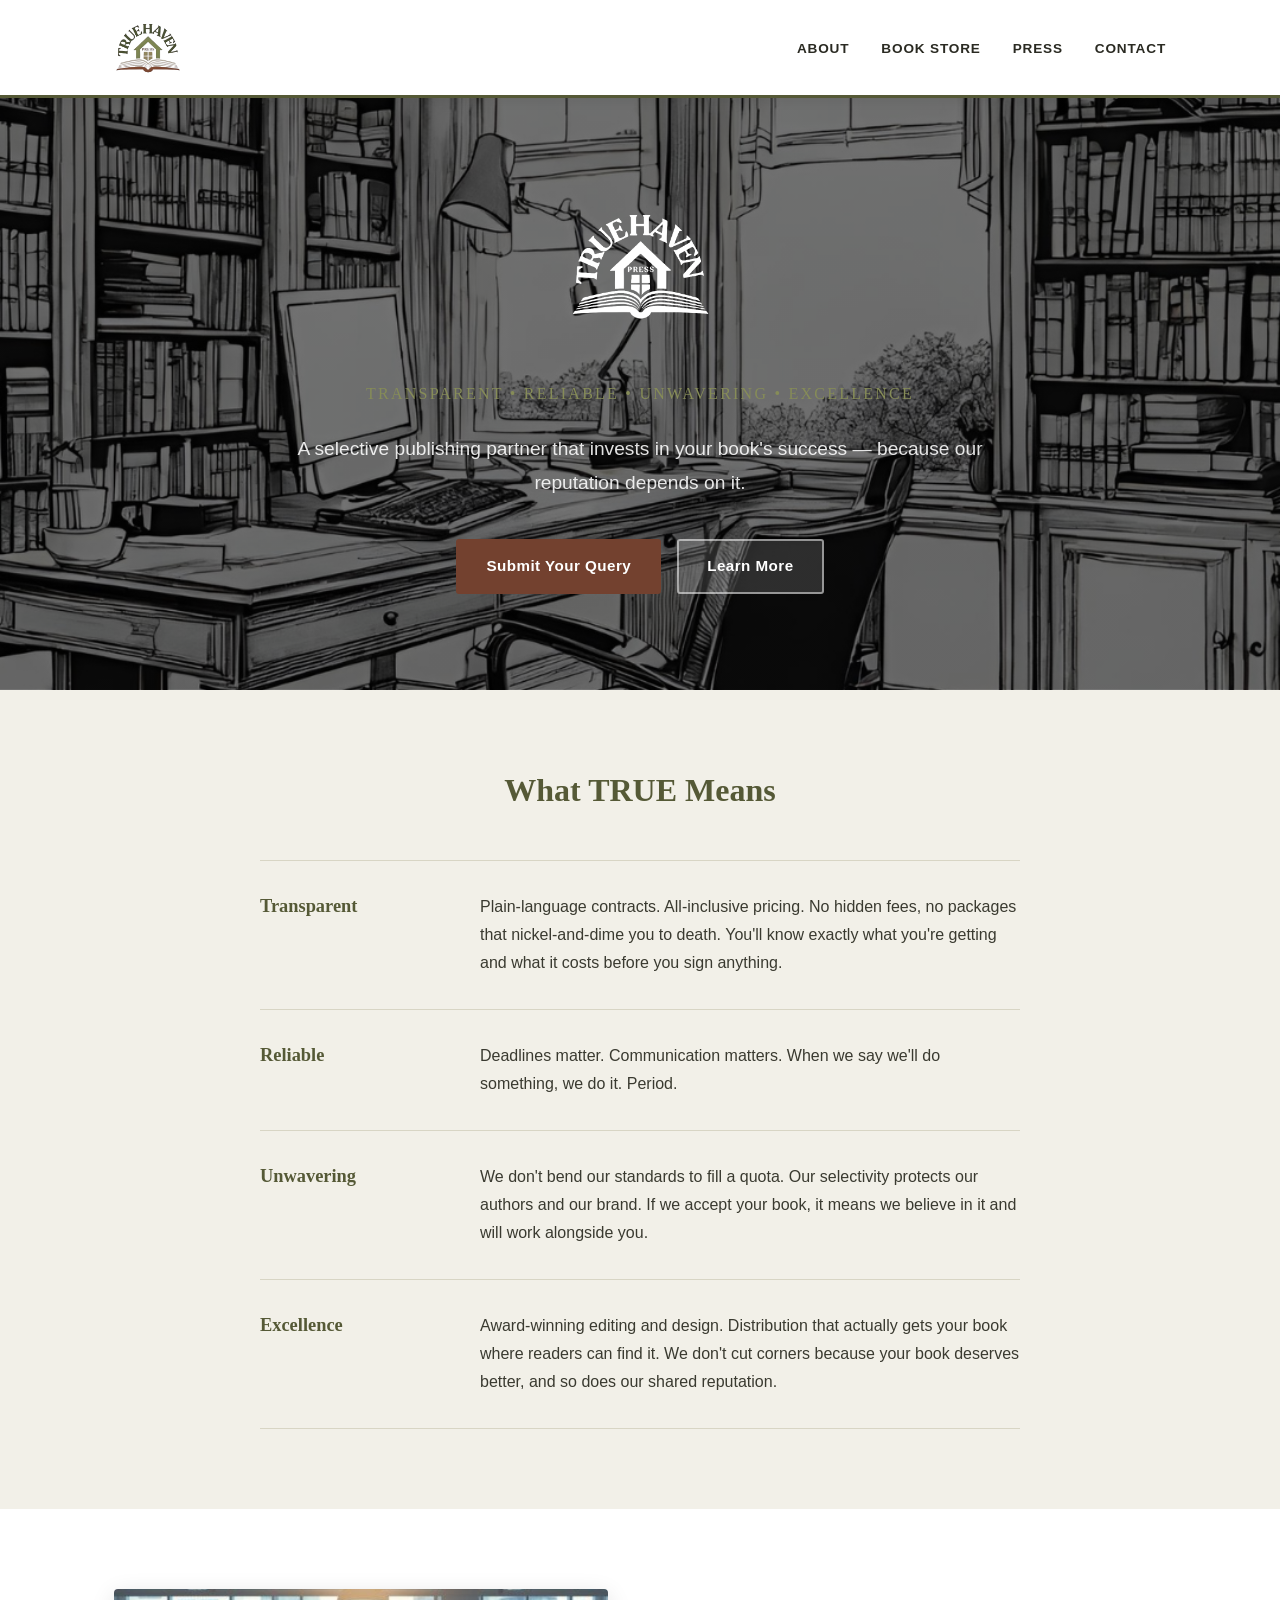
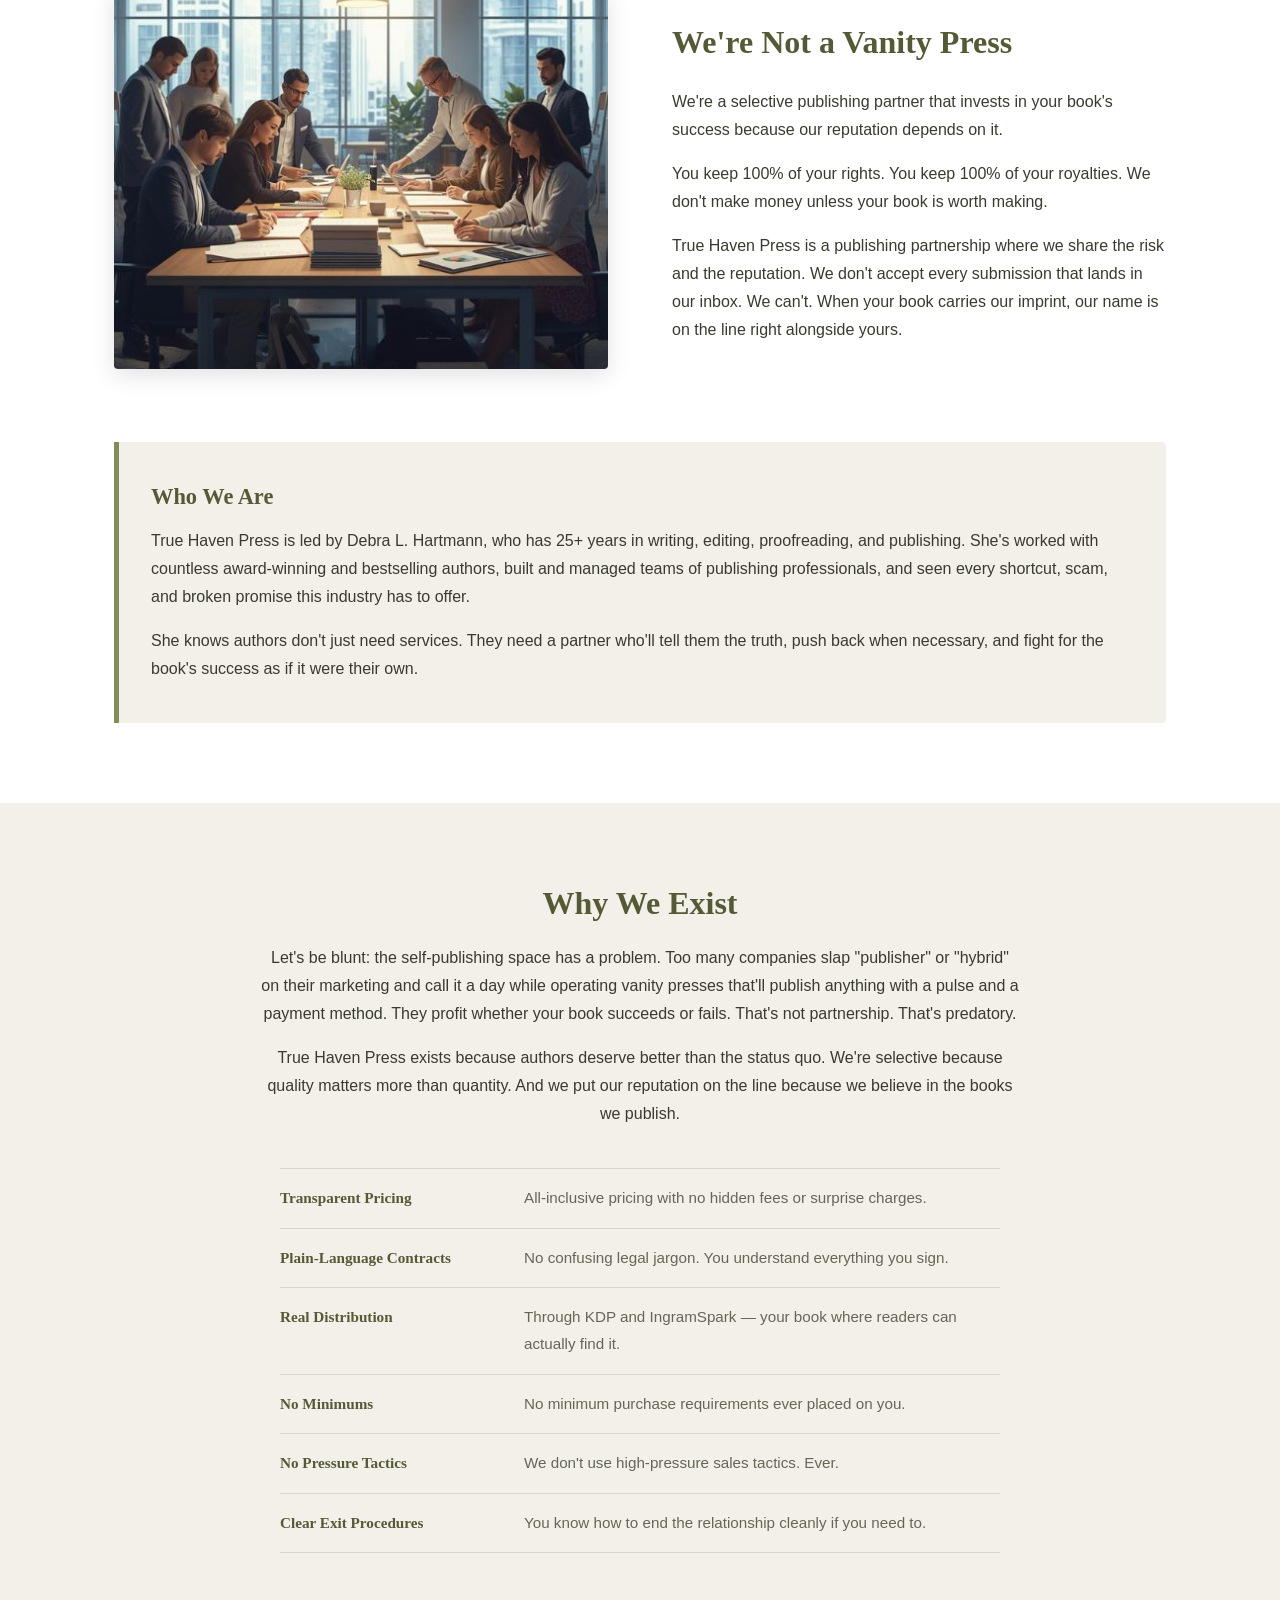
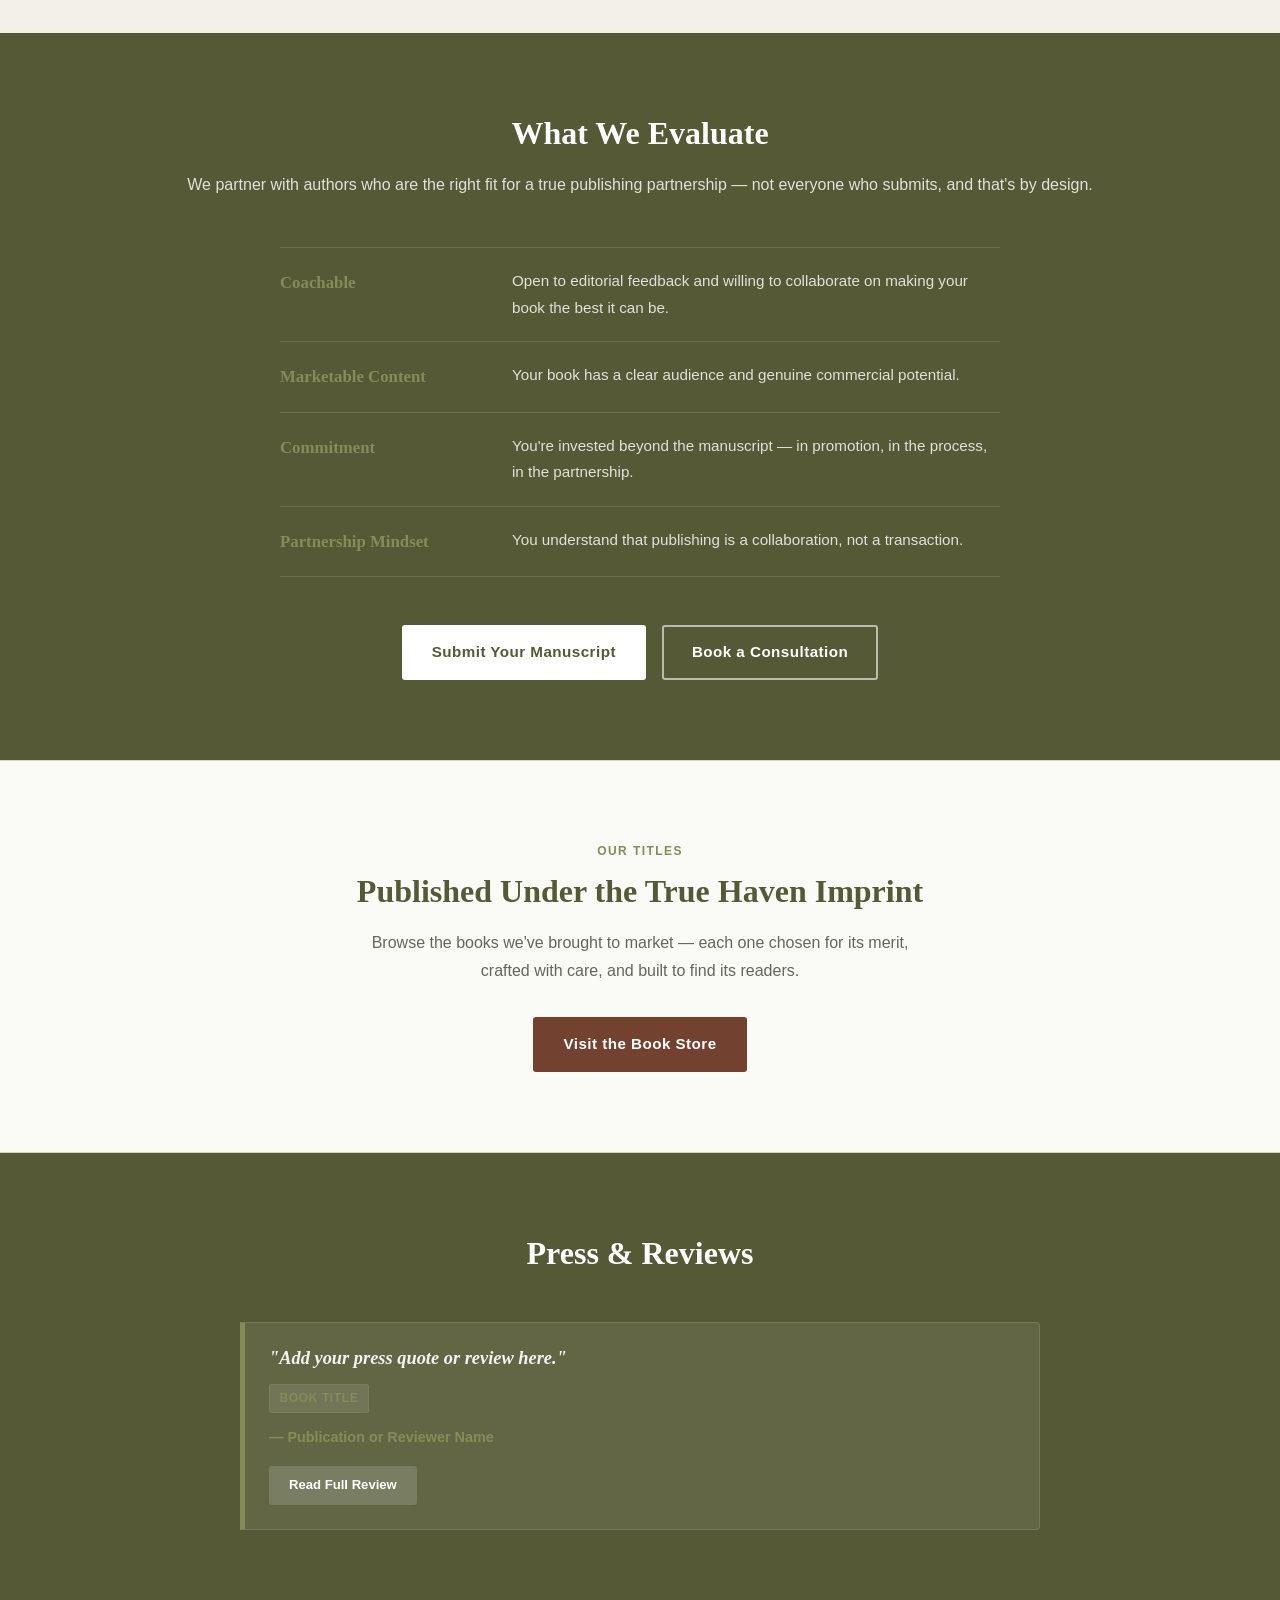
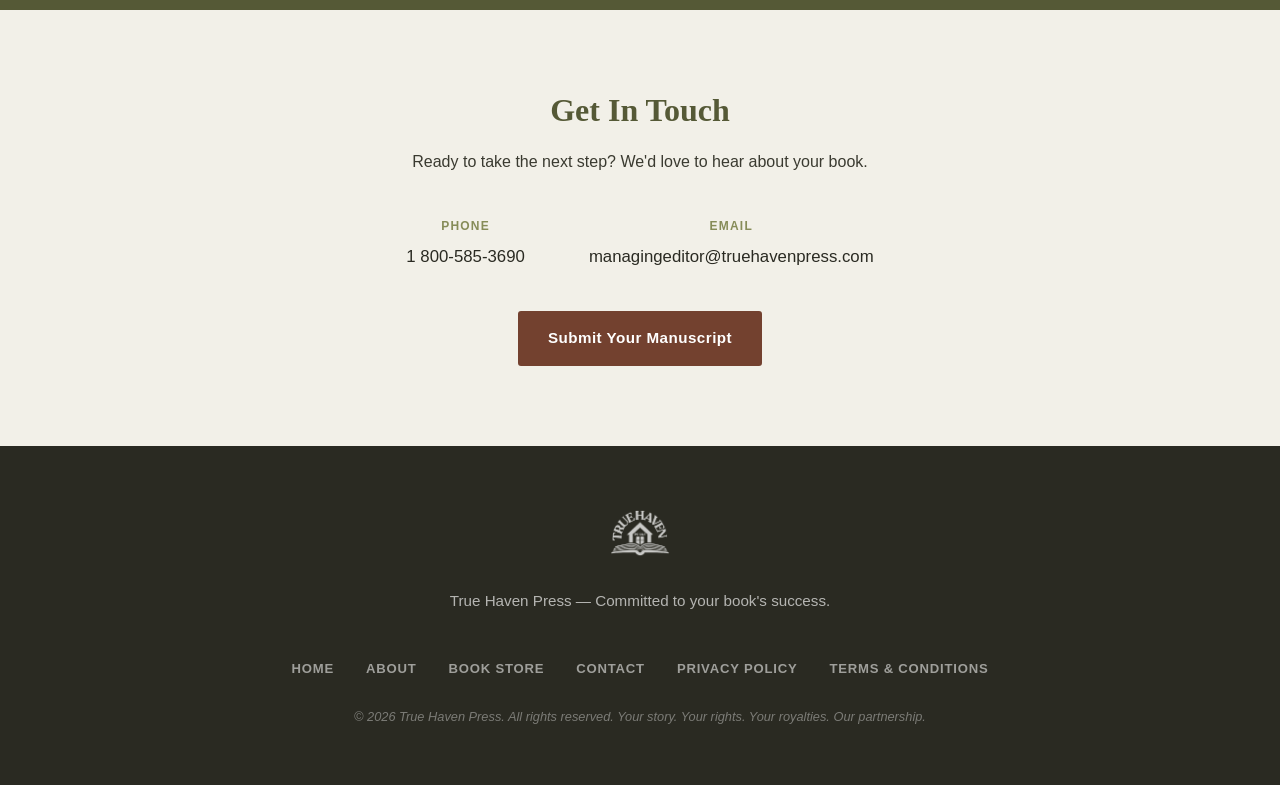
==== index.html @ 27373e76 "init" ====
<!DOCTYPE html>
<html lang="en">
<head>
  <meta charset="UTF-8">
  <meta name="viewport" content="width=device-width, initial-scale=1.0">
  <title>True Haven Press — Transparent Reliable Unwavering Excellence</title>
  <meta name="description" content="True Haven Press is a selective publishing partner that invests in your book's success. You keep 100% of your rights and royalties.">
  <link rel="stylesheet" href="styles.css">
</head>
<body>

  <!-- HEADER -->
  <header class="site-header">
    <div class="header-inner">
      <a href="index.html" class="logo-link">
        <!-- qik-img site-logo (Main site logo in the header) -->
  <img src="/media/logo.png" alt="True Haven Press">
  <!-- qik-end -->
      </a>
      <nav class="main-navigation">
        <!-- qik-nav main-nav -->

        <ul>
          <li><a href="#about">About</a></li>
          <li><a href="books.html">Book Store</a></li>
          <li><a href="#press">Press</a></li>
          <li><a href="#contact">Contact</a></li>
        </ul>

<!-- qik-nav-end main-nav -->
      </nav>
    </div>
  </header>

  <main>

    <!-- HERO SECTION -->
    <section class="hero" id="home">
      <div class="hero-inner">
        <!-- qik-img hero-logo (Large logo displayed in the hero section) -->
  <img src="/media/logo.png" alt="True Haven Press" class="hero-logo">
  <!-- qik-end -->

        <!-- qik hero-tagline (Decorative tagline displayed below the hero logo) -->
  <p class="hero-tagline">Transparent &bull; Reliable &bull; Unwavering &bull; Excellence</p>
  <!-- qik-end -->

        <!-- qik hero-intro (Short introductory sentence in the hero section) -->
  <p class="hero-intro">A selective publishing partner that invests in your book's success — because our reputation depends on it.</p>
  <!-- qik-end -->

        <div class="hero-buttons">
          <a href="https://airtable.com/appEEqEmkaCLhB1yw/pagdEhxNDqfsJZymS/form" class="btn btn-primary">Submit Your Query</a>
          <a href="#about" class="btn btn-secondary">Learn More</a>
        </div>
      </div>
    </section>

    <!-- TRUE VALUES SECTION -->
    <section class="values-section" id="true-values">
      <div class="container">
        <!-- qik values-heading (Heading for the TRUE values section) -->
  <h2>What TRUE Means</h2>
  <!-- qik-end -->

        <div class="values-editorial">

          <div class="value-entry">
            <!-- qik value-transparent (Transparent pillar heading and description) -->
  <h3>Transparent</h3>
            <p>Plain-language contracts. All-inclusive pricing. No hidden fees, no packages that nickel-and-dime you to death. You'll know exactly what you're getting and what it costs before you sign anything.</p>
  <!-- qik-end -->
          </div>

          <div class="value-entry">
            <!-- qik value-reliable (Reliable pillar heading and description) -->
  <h3>Reliable</h3>
            <p>Deadlines matter. Communication matters. When we say we'll do something, we do it. Period.</p>
  <!-- qik-end -->
          </div>

          <div class="value-entry">
            <!-- qik value-unwavering (Unwavering pillar heading and description) -->
  <h3>Unwavering</h3>
            <p>We don't bend our standards to fill a quota. Our selectivity protects our authors and our brand. If we accept your book, it means we believe in it and will work alongside you.</p>
  <!-- qik-end -->
          </div>

          <div class="value-entry">
            <!-- qik value-excellence (Excellence pillar heading and description) -->
  <h3>Excellence</h3>
            <p>Award-winning editing and design. Distribution that actually gets your book where readers can find it. We don't cut corners because your book deserves better, and so does our shared reputation.</p>
  <!-- qik-end -->
          </div>

        </div>
      </div>
    </section>

    <!-- ABOUT SECTION -->
    <section class="about-section" id="about">
      <div class="container">
        <div class="about-grid">

          <div class="about-image-col">
            <!-- qik-img about-image (Photo or image for the About section) -->
  <img src="/media/homepage1.jpg" alt="True Haven Press publishing partnership">
  <!-- qik-end -->
          </div>

          <div class="about-content-col">
            <!-- qik about-heading (Heading for the About section) -->
  <h2>We're Not a Vanity Press</h2>
  <!-- qik-end -->

            <!-- qik about-text (Main About section body content) -->
  <p>We're a selective publishing partner that invests in your book's success because our reputation depends on it.</p>
            <p>You keep 100% of your rights. You keep 100% of your royalties. We don't make money unless your book is worth making.</p>
            <p>True Haven Press is a publishing partnership where we share the risk and the reputation. We don't accept every submission that lands in our inbox. We can't. When your book carries our imprint, our name is on the line right alongside yours.</p>
  <!-- qik-end -->
          </div>

        </div>

        <div class="about-leadership">
          <!-- qik about-leadership (Who We Are / leadership bio content) -->
  <h3>Who We Are</h3>
          <p>True Haven Press is led by Debra L. Hartmann, who has 25+ years in writing, editing, proofreading, and publishing. She's worked with countless award-winning and bestselling authors, built and managed teams of publishing professionals, and seen every shortcut, scam, and broken promise this industry has to offer.</p>
          <p>She knows authors don't just need services. They need a partner who'll tell them the truth, push back when necessary, and fight for the book's success as if it were their own.</p>
  <!-- qik-end -->
        </div>

      </div>
    </section>

    <!-- WHY WE EXIST SECTION -->
    <section class="why-section">
      <div class="container">

        <!-- qik why-heading (Heading for the Why We Exist section) -->
  <h2>Why We Exist</h2>
  <!-- qik-end -->

        <!-- qik why-text (Body content for the Why We Exist section) -->
  <p>Let's be blunt: the self-publishing space has a problem. Too many companies slap "publisher" or "hybrid" on their marketing and call it a day while operating vanity presses that'll publish anything with a pulse and a payment method. They profit whether your book succeeds or fails. That's not partnership. That's predatory.</p>
        <p>True Haven Press exists because authors deserve better than the status quo. We're selective because quality matters more than quantity. And we put our reputation on the line because we believe in the books we publish.</p>
  <!-- qik-end -->

        <ul class="editorial-list">

          <li>
            <!-- qik diff-pricing (Transparent Pricing differentiator heading and text) -->
  <strong>Transparent Pricing</strong><span>All-inclusive pricing with no hidden fees or surprise charges.</span>
  <!-- qik-end -->
          </li>

          <li>
            <!-- qik diff-contracts (Plain-Language Contracts differentiator heading and text) -->
  <strong>Plain-Language Contracts</strong><span>No confusing legal jargon. You understand everything you sign.</span>
  <!-- qik-end -->
          </li>

          <li>
            <!-- qik diff-distribution (Real Distribution differentiator heading and text) -->
  <strong>Real Distribution</strong><span>Through KDP and IngramSpark — your book where readers can actually find it.</span>
  <!-- qik-end -->
          </li>

          <li>
            <!-- qik diff-minimums (No Minimums differentiator heading and text) -->
  <strong>No Minimums</strong><span>No minimum purchase requirements ever placed on you.</span>
  <!-- qik-end -->
          </li>

          <li>
            <!-- qik diff-pressure (No Pressure differentiator heading and text) -->
  <strong>No Pressure Tactics</strong><span>We don't use high-pressure sales tactics. Ever.</span>
  <!-- qik-end -->
          </li>

          <li>
            <!-- qik diff-exit (Clear Exit Procedures differentiator heading and text) -->
  <strong>Clear Exit Procedures</strong><span>You know how to end the relationship cleanly if you need to.</span>
  <!-- qik-end -->
          </li>

        </ul>
      </div>
    </section>

    <!-- WHAT WE EVALUATE SECTION -->
    <section class="evaluate-section">
      <div class="container">

        <!-- qik evaluate-heading (Heading for the What We Evaluate section) -->
  <h2>What We Evaluate</h2>
  <!-- qik-end -->

        <!-- qik evaluate-intro (Introductory text for What We Evaluate) -->
  <p>We partner with authors who are the right fit for a true publishing partnership — not everyone who submits, and that's by design.</p>
  <!-- qik-end -->

        <ul class="evaluate-prose-list">

          <li>
            <!-- qik eval-coachable (Coachable evaluation criterion heading and text) -->
  <strong>Coachable</strong><span>Open to editorial feedback and willing to collaborate on making your book the best it can be.</span>
  <!-- qik-end -->
          </li>

          <li>
            <!-- qik eval-marketable (Marketable Content evaluation criterion heading and text) -->
  <strong>Marketable Content</strong><span>Your book has a clear audience and genuine commercial potential.</span>
  <!-- qik-end -->
          </li>

          <li>
            <!-- qik eval-commitment (Commitment evaluation criterion heading and text) -->
  <strong>Commitment</strong><span>You're invested beyond the manuscript — in promotion, in the process, in the partnership.</span>
  <!-- qik-end -->
          </li>

          <li>
            <!-- qik eval-partnership (Partnership Mindset evaluation criterion heading and text) -->
  <strong>Partnership Mindset</strong><span>You understand that publishing is a collaboration, not a transaction.</span>
  <!-- qik-end -->
          </li>

        </ul>

        <div class="evaluate-cta">
          <a href="https://airtable.com/appEEqEmkaCLhB1yw/pagdEhxNDqfsJZymS/form" class="btn btn-light">Submit Your Manuscript</a>
          <a href="https://airtable.com/appEEqEmkaCLhB1yw/pagdEhxNDqfsJZymS/form" class="btn btn-outline-light">Book a Consultation</a>
        </div>

      </div>
    </section>

    <!-- BOOKS TEASER SECTION -->
    <section class="books-teaser" id="books">
      <div class="container">

        <!-- qik books-teaser-eyebrow (Small label above the books teaser heading) -->
  <span class="section-eyebrow">Our Titles</span>
  <!-- qik-end -->

        <!-- qik books-teaser-heading (Heading for the books teaser section) -->
  <h2>Published Under the True Haven Imprint</h2>
  <!-- qik-end -->

        <!-- qik books-teaser-text (Body text for the books teaser section) -->
  <p>Browse the books we've brought to market — each one chosen for its merit, crafted with care, and built to find its readers.</p>
  <!-- qik-end -->

        <a href="books.html" class="btn btn-primary">Visit the Book Store</a>

      </div>
    </section>

    <!-- PRESS / REVIEWS SECTION -->
    <section class="press-section" id="press">
      <div class="container">

        <!-- qik press-heading (Heading for the Press & Reviews section) -->
  <h2>Press &amp; Reviews</h2>
  <!-- qik-end -->

        <!-- qik-portfolio -->

        <div class="press-items">

          <div class="portfolio-item press-quote">
            <div class="portfolio-content">
              <h3>"Add your press quote or review here."</h3>
              <p class="client">Book Title</p>
              <p>— Publication or Reviewer Name</p>
              <a href="#" target="_blank" class="portfolio-link">Read Full Review</a>
            </div>
          </div>

        </div>

<!-- qik-portfolio-end -->

      </div>
    </section>

    <!-- CONTACT SECTION -->
    <section class="contact-section" id="contact">
      <div class="container">

        <!-- qik contact-heading (Heading for the Contact section) -->
  <h2>Get In Touch</h2>
  <!-- qik-end -->

        <!-- qik contact-intro (Introductory text for the Contact section) -->
  <p>Ready to take the next step? We'd love to hear about your book.</p>
  <!-- qik-end -->

        <div class="contact-info">

          <div class="contact-item">
            <strong>Phone</strong>
            <a href="tel:18005853690">
              <!-- qik-text contact-phone-display (Phone number display text) -->
1 800-585-3690
<!-- qik-end -->
            </a>
          </div>

          <div class="contact-item">
            <strong>Email</strong>
            <a href="mailto:managingeditor@truehavenpress.com">
              <!-- qik-text contact-email-display (Email address display text) -->
managingeditor@truehavenpress.com
<!-- qik-end -->
            </a>
          </div>

        </div>

        <div class="contact-cta">
          <a href="https://airtable.com/appEEqEmkaCLhB1yw/pagdEhxNDqfsJZymS/form" class="btn btn-primary">Submit Your Manuscript</a>
        </div>

      </div>
    </section>

  </main>

  <!-- FOOTER -->
  <footer class="site-footer">
    <div class="footer-inner">

      <a href="index.html" class="footer-logo-link">
        <!-- qik-img footer-logo (Logo in the site footer) -->
  <img src="/media/logo.png" alt="True Haven Press" class="footer-logo">
  <!-- qik-end -->
      </a>

      <!-- qik footer-description (Short company description in the footer) -->
  <p class="footer-description">True Haven Press — Committed to your book's success.</p>
  <!-- qik-end -->

      <nav class="footer-navigation">
        <!-- qik-nav footer-nav -->

        <ul class="footer-links">
          <li><a href="index.html">Home</a></li>
          <li><a href="#about">About</a></li>
          <li><a href="books.html">Book Store</a></li>
          <li><a href="#contact">Contact</a></li>
          <li><a href="privacy-policy.html">Privacy Policy</a></li>
          <li><a href="terms-and-conditions.html">Terms &amp; Conditions</a></li>
        </ul>

<!-- qik-nav-end footer-nav -->
      </nav>

      <!-- qik footer-copyright (Footer copyright and tagline text) -->
  <p class="footer-copyright">&copy; 2026 True Haven Press. All rights reserved. Your story. Your rights. Your royalties. Our partnership.</p>
  <!-- qik-end -->

    </div>
  </footer>

</body>
</html>
---- styles.css ----
/* ============================================================
   True Haven Press — Stylesheet
   Colors: Primary #555936 | Secondary #868C58 | Accent #73412F
   ============================================================ */

*, *::before, *::after {
  box-sizing: border-box;
  margin: 0;
  padding: 0;
}

:root {
  --color-primary:    #555936;
  --color-secondary:  #868C58;
  --color-accent:     #73412F;
  --color-accent-dark:#5e3424;
  --color-primary-dark: #444929;
  --color-bg:         #FAFAF7;
  --color-bg-alt:     #F2F0E8;
  --color-dark:       #2A2A22;
  --color-text:       #3A3A30;
  --color-text-light: #666658;
  --color-border:     #D8D5C4;
  --font-serif:       Georgia, 'Times New Roman', Times, serif;
  --font-sans:        -apple-system, BlinkMacSystemFont, 'Segoe UI', Roboto, sans-serif;
  --max-width:        1100px;
  --section-pad:      5rem;
}

html {
  scroll-behavior: smooth;
}

body {
  font-family: var(--font-sans);
  background-color: var(--color-bg);
  color: var(--color-text);
  line-height: 1.75;
  font-size: 1rem;
}

/* ============================================================
   LAYOUT
   ============================================================ */

.container {
  max-width: var(--max-width);
  margin: 0 auto;
  padding: 0 1.5rem;
}

/* ============================================================
   TYPOGRAPHY
   ============================================================ */

h1, h2, h3, h4 {
  font-family: var(--font-serif);
  color: var(--color-primary);
  line-height: 1.3;
}

h1 { font-size: 2.5rem; }
h2 { font-size: 2rem;   margin-bottom: 1rem; }
h3 { font-size: 1.4rem; margin-bottom: 0.5rem; }
h4 { font-size: 1.1rem; margin-bottom: 0.4rem; }

p {
  margin-bottom: 1rem;
}
p:last-child {
  margin-bottom: 0;
}

a {
  color: var(--color-accent);
  text-decoration: none;
}
a:hover {
  text-decoration: underline;
}

/* ============================================================
   BUTTONS
   ============================================================ */

.btn {
  display: inline-block;
  padding: 0.75rem 1.75rem;
  border-radius: 3px;
  font-weight: 600;
  font-size: 0.95rem;
  letter-spacing: 0.03em;
  transition: background 0.2s, border-color 0.2s, color 0.2s;
  cursor: pointer;
  border: 2px solid transparent;
}

.btn-primary {
  background-color: var(--color-accent);
  color: #fff;
  border-color: var(--color-accent);
}
.btn-primary:hover {
  background-color: var(--color-accent-dark);
  border-color: var(--color-accent-dark);
  text-decoration: none;
}

.btn-secondary {
  background-color: rgba(255,255,255,0.15);
  color: #fff;
  border-color: rgba(255,255,255,0.5);
}
.btn-secondary:hover {
  background-color: rgba(255,255,255,0.25);
  text-decoration: none;
}

.btn-light {
  background-color: #fff;
  color: var(--color-primary);
  border-color: #fff;
}
.btn-light:hover {
  background-color: var(--color-bg-alt);
  border-color: var(--color-bg-alt);
  text-decoration: none;
}

.btn-outline-light {
  background-color: transparent;
  color: #fff;
  border-color: rgba(255,255,255,0.6);
}
.btn-outline-light:hover {
  background-color: rgba(255,255,255,0.1);
  text-decoration: none;
}

/* ============================================================
   HEADER
   ============================================================ */

.site-header {
  position: sticky;
  top: 0;
  z-index: 100;
  background: #fff;
  border-bottom: 3px solid var(--color-primary);
  padding: 0.85rem 0;
  box-shadow: 0 2px 12px rgba(0,0,0,0.07);
}

.header-inner {
  max-width: var(--max-width);
  margin: 0 auto;
  padding: 0 1.5rem;
  display: flex;
  align-items: center;
  justify-content: space-between;
  gap: 1rem;
}

.logo-link {
  display: block;
  flex-shrink: 0;
}

.logo-link img {
  height: 68px;
  width: auto;
  display: block;
}

.main-navigation ul {
  list-style: none;
  display: flex;
  gap: 2rem;
  flex-wrap: wrap;
}

.main-navigation a {
  color: var(--color-dark);
  font-weight: 600;
  font-size: 0.85rem;
  letter-spacing: 0.06em;
  text-transform: uppercase;
  transition: color 0.2s;
}
.main-navigation a:hover {
  color: var(--color-accent);
  text-decoration: none;
}

/* ============================================================
   HERO
   ============================================================ */

.hero {
  background-image: linear-gradient(rgba(0,0,0,0.55), rgba(0,0,0,0.55)), url('/media/bw-office-cropped.png');
  background-size: cover;
  background-position: center;
  color: #fff;
  text-align: center;
  padding: 6rem 1.5rem;
}

.hero-inner {
  max-width: 720px;
  margin: 0 auto;
}

.hero-logo {
  height: 145px;
  width: auto;
  margin-bottom: 2rem;
  filter: brightness(0) invert(1);
}

.hero-tagline {
  font-family: var(--font-serif);
  font-size: 1rem;
  letter-spacing: 0.14em;
  text-transform: uppercase;
  color: var(--color-secondary);
  margin-bottom: 1.5rem;
}

.hero-intro {
  font-size: 1.2rem;
  color: rgba(255,255,255,0.88);
  margin-bottom: 2.5rem;
  line-height: 1.75;
}

.hero-buttons {
  display: flex;
  gap: 1rem;
  justify-content: center;
  flex-wrap: wrap;
}

/* ============================================================
   VALUES SECTION
   ============================================================ */

.values-section {
  padding: var(--section-pad) 0;
  background: var(--color-bg-alt);
}

.values-section h2 {
  text-align: center;
  margin-bottom: 3rem;
}

.values-grid {
  display: grid;
  grid-template-columns: repeat(auto-fit, minmax(220px, 1fr));
  gap: 2rem;
}

.value-card {
  background: #fff;
  padding: 2rem 1.5rem;
  border-radius: 4px;
  border-top: 4px solid var(--color-primary);
  box-shadow: 0 2px 12px rgba(0,0,0,0.06);
}

.value-card h3 {
  font-size: 1.2rem;
  margin-bottom: 0.75rem;
  color: var(--color-primary);
}

/* ============================================================
   ABOUT SECTION
   ============================================================ */

.about-section {
  padding: var(--section-pad) 0;
  background: #fff;
}

.about-grid {
  display: grid;
  grid-template-columns: 1fr 1fr;
  gap: 4rem;
  align-items: center;
  margin-bottom: 4rem;
}

.about-image-col img {
  width: 100%;
  height: 380px;
  object-fit: cover;
  border-radius: 4px;
  box-shadow: 0 6px 24px rgba(0,0,0,0.12);
}

.about-content-col h2 {
  margin-bottom: 1.5rem;
}

.about-leadership {
  background: var(--color-bg-alt);
  padding: 2.5rem 2rem;
  border-left: 5px solid var(--color-secondary);
  border-radius: 0 4px 4px 0;
}

.about-leadership h3 {
  color: var(--color-primary);
  margin-bottom: 1rem;
}

/* ============================================================
   WHY WE EXIST SECTION
   ============================================================ */

.why-section {
  padding: var(--section-pad) 0;
  background: var(--color-bg-alt);
}

.why-section h2 {
  text-align: center;
  margin-bottom: 1.25rem;
}

.why-section > .container > p {
  max-width: 760px;
  margin: 0 auto 1rem;
  text-align: center;
}

.differentiators-grid {
  display: grid;
  grid-template-columns: repeat(auto-fit, minmax(170px, 1fr));
  gap: 1.5rem;
  margin-top: 3rem;
}

.diff-card {
  background: #fff;
  padding: 1.5rem;
  border-radius: 4px;
  border-bottom: 3px solid var(--color-accent);
  box-shadow: 0 2px 8px rgba(0,0,0,0.05);
}

.diff-card h4 {
  color: var(--color-accent);
  margin-bottom: 0.5rem;
}

.diff-card p {
  font-size: 0.9rem;
  color: var(--color-text-light);
}

/* ============================================================
   WHAT WE EVALUATE SECTION
   ============================================================ */

.evaluate-section {
  padding: var(--section-pad) 0;
  background: var(--color-primary);
  color: #fff;
}

.evaluate-section h2 {
  color: #fff;
  text-align: center;
  margin-bottom: 1rem;
}

.evaluate-section > .container > p {
  text-align: center;
  color: rgba(255,255,255,0.82);
  margin-bottom: 3rem;
}

.evaluate-grid {
  display: grid;
  grid-template-columns: repeat(auto-fit, minmax(200px, 1fr));
  gap: 2rem;
  margin-bottom: 3rem;
}

.eval-card {
  background: rgba(255,255,255,0.08);
  padding: 1.75rem;
  border-radius: 4px;
  border: 1px solid rgba(255,255,255,0.15);
}

.eval-card h3 {
  color: var(--color-secondary);
  margin-bottom: 0.75rem;
}

.eval-card p {
  color: rgba(255,255,255,0.82);
  font-size: 0.95rem;
}

.evaluate-cta {
  text-align: center;
  display: flex;
  gap: 1rem;
  justify-content: center;
  flex-wrap: wrap;
}

/* ============================================================
   BOOK STORE / PORTFOLIO SECTION
   ============================================================ */

.books-section {
  padding: var(--section-pad) 0;
  background: #fff;
}

.books-section h2 {
  text-align: center;
  margin-bottom: 0.5rem;
}

.books-section > .container > p {
  text-align: center;
  color: var(--color-text-light);
  margin-bottom: 3rem;
}

.portfolio-grid {
  display: grid;
  grid-template-columns: repeat(auto-fill, minmax(260px, 1fr));
  gap: 2.5rem;
}

.portfolio-item {
  background: var(--color-bg-alt);
  border-radius: 4px;
  overflow: hidden;
  box-shadow: 0 4px 18px rgba(0,0,0,0.09);
  transition: transform 0.2s, box-shadow 0.2s;
}

.portfolio-item:hover {
  transform: translateY(-4px);
  box-shadow: 0 10px 30px rgba(0,0,0,0.14);
}

.portfolio-image {
  width: 100%;
  height: 360px;
  object-fit: contain;
  display: block;
  background: var(--color-bg);
  padding: 1rem;
}

.portfolio-content {
  padding: 1.5rem;
}

.portfolio-content h3 {
  font-size: 1.15rem;
  margin-bottom: 0.2rem;
}

.portfolio-content .client {
  color: var(--color-secondary);
  font-style: italic;
  font-size: 0.88rem;
  margin-bottom: 0.75rem;
}

.portfolio-content p {
  font-size: 0.9rem;
  color: var(--color-text-light);
  margin-bottom: 1rem;
}

.portfolio-link {
  display: inline-block;
  background: var(--color-accent);
  color: #fff;
  padding: 0.5rem 1.25rem;
  border-radius: 3px;
  font-size: 0.88rem;
  font-weight: 600;
  transition: background 0.2s;
}

.portfolio-link:hover {
  background: var(--color-accent-dark);
  text-decoration: none;
}

/* ============================================================
   GALLERY SECTION
   ============================================================ */

.gallery-section-wrapper {
  padding: var(--section-pad) 0;
  background: var(--color-bg-alt);
}

.gallery-section-wrapper h2 {
  text-align: center;
  margin-bottom: 3rem;
}

.gallery-grid {
  display: grid;
  grid-template-columns: repeat(auto-fill, minmax(280px, 1fr));
  gap: 1.5rem;
}

.photo-item {
  overflow: hidden;
  border-radius: 4px;
  box-shadow: 0 3px 12px rgba(0,0,0,0.09);
}

.photo-item img {
  width: 100%;
  height: 240px;
  object-fit: cover;
  display: block;
  transition: transform 0.3s;
}

.photo-item:hover img {
  transform: scale(1.04);
}

/* ============================================================
   PRESS / REVIEWS SECTION
   ============================================================ */

.press-section {
  padding: var(--section-pad) 0;
  background: var(--color-primary);
  color: #fff;
}

.press-section h2 {
  color: #fff;
  text-align: center;
  margin-bottom: 3rem;
}

.press-items {
  max-width: 800px;
  margin: 0 auto;
  display: flex;
  flex-direction: column;
  gap: 2rem;
}

.press-section .portfolio-item {
  background: rgba(255,255,255,0.08);
  border: 1px solid rgba(255,255,255,0.12);
  border-left: 5px solid var(--color-secondary);
  border-radius: 0 4px 4px 0;
  box-shadow: none;
  transition: transform 0.2s;
}

.press-section .portfolio-item:hover {
  transform: translateY(-2px);
  box-shadow: 0 6px 20px rgba(0,0,0,0.2);
}

.press-section .portfolio-content h3 {
  font-style: italic;
  font-size: 1.15rem;
  color: rgba(255,255,255,0.92);
  margin-bottom: 0.75rem;
}

.press-section .portfolio-content .client {
  display: inline-block;
  background: rgba(255,255,255,0.1);
  color: var(--color-secondary);
  border: 1px solid rgba(134,140,88,0.45);
  border-radius: 3px;
  font-size: 0.75rem;
  font-family: var(--font-sans);
  font-style: normal;
  font-weight: 600;
  letter-spacing: 0.05em;
  text-transform: uppercase;
  padding: 0.2rem 0.6rem;
  margin-bottom: 0.75rem;
}

.press-section .portfolio-content p:not(.client) {
  font-size: 0.9rem;
  color: var(--color-secondary);
  font-weight: 600;
  margin-bottom: 1rem;
}

.press-section .portfolio-link {
  background: rgba(255,255,255,0.15);
  color: #fff;
  font-size: 0.82rem;
}

.press-section .portfolio-link:hover {
  background: rgba(255,255,255,0.25);
}

/* ============================================================
   CONTACT SECTION
   ============================================================ */

.contact-section {
  padding: var(--section-pad) 0;
  background: var(--color-bg-alt);
}

.contact-section h2 {
  text-align: center;
  margin-bottom: 1rem;
}

.contact-section > .container > p {
  text-align: center;
  margin-bottom: 2.5rem;
}

.contact-info {
  display: flex;
  justify-content: center;
  gap: 4rem;
  flex-wrap: wrap;
  margin-bottom: 2.5rem;
}

.contact-item {
  text-align: center;
}

.contact-item strong {
  display: block;
  font-size: 0.75rem;
  text-transform: uppercase;
  letter-spacing: 0.1em;
  color: var(--color-secondary);
  margin-bottom: 0.3rem;
}

.contact-item a {
  font-size: 1.05rem;
  color: var(--color-dark);
  font-weight: 500;
}

.contact-item a:hover {
  color: var(--color-accent);
}

.contact-cta {
  text-align: center;
}

/* ============================================================
   FOOTER
   ============================================================ */

.site-footer {
  background: var(--color-dark);
  color: rgba(255,255,255,0.65);
  padding: 3.5rem 0;
}

.footer-inner {
  max-width: var(--max-width);
  margin: 0 auto;
  padding: 0 1.5rem;
  display: flex;
  flex-direction: column;
  align-items: center;
  text-align: center;
  gap: 1.5rem;
}

.footer-logo-link {
  display: block;
}

.footer-logo {
  height: 62px;
  width: auto;
  display: block;
  filter: brightness(0) invert(1);
  opacity: 0.75;
}

.footer-description {
  font-size: 0.95rem;
  max-width: 420px;
  color: rgba(255,255,255,0.65);
}

.footer-links {
  list-style: none;
  display: flex;
  gap: 2rem;
  flex-wrap: wrap;
  justify-content: center;
}

.footer-links a {
  color: rgba(255,255,255,0.55);
  font-size: 0.82rem;
  font-weight: 600;
  text-transform: uppercase;
  letter-spacing: 0.06em;
  transition: color 0.2s;
}
.footer-links a:hover {
  color: #fff;
  text-decoration: none;
}

.footer-copyright {
  font-size: 0.8rem;
  color: rgba(255,255,255,0.38);
  font-style: italic;
  max-width: 600px;
}

/* ============================================================
   EDITORIAL / NOVEL-STYLE ELEMENTS
   ============================================================ */

.section-eyebrow {
  display: block;
  font-family: var(--font-sans);
  font-size: 0.75rem;
  font-weight: 600;
  text-transform: uppercase;
  letter-spacing: 0.12em;
  color: var(--color-secondary);
  margin-bottom: 0.6rem;
}

/* Values — editorial two-column list layout */
.values-editorial {
  max-width: 760px;
  margin: 2.5rem auto 0;
}

.value-entry {
  display: grid;
  grid-template-columns: 180px 1fr;
  gap: 2.5rem;
  padding: 2rem 0;
  border-bottom: 1px solid var(--color-border);
}

.value-entry:first-child {
  border-top: 1px solid var(--color-border);
}

.value-entry h3 {
  font-size: 1.15rem;
  color: var(--color-primary);
  padding-top: 0.15rem;
  margin-bottom: 0;
}

.value-entry p {
  margin-bottom: 0;
}

/* Editorial list (Why We Exist differentiators) */
.editorial-list {
  list-style: none;
  max-width: 720px;
  margin: 2.5rem auto 0;
}

.editorial-list li {
  display: grid;
  grid-template-columns: 220px 1fr;
  gap: 1.5rem;
  padding: 1rem 0;
  border-bottom: 1px solid var(--color-border);
  font-size: 0.95rem;
}

.editorial-list li:first-child {
  border-top: 1px solid var(--color-border);
}

.editorial-list li strong {
  font-family: var(--font-serif);
  color: var(--color-primary);
  font-weight: 700;
}

.editorial-list li span {
  color: var(--color-text-light);
}

/* Evaluate — prose list (on dark background) */
.evaluate-prose-list {
  list-style: none;
  max-width: 720px;
  margin: 2.5rem auto 3rem;
}

.evaluate-prose-list li {
  display: grid;
  grid-template-columns: 200px 1fr;
  gap: 2rem;
  padding: 1.25rem 0;
  border-bottom: 1px solid rgba(255,255,255,0.12);
  font-size: 0.95rem;
}

.evaluate-prose-list li:first-child {
  border-top: 1px solid rgba(255,255,255,0.12);
}

.evaluate-prose-list strong {
  font-family: var(--font-serif);
  color: var(--color-secondary);
  font-size: 1.05rem;
}

.evaluate-prose-list span {
  color: rgba(255,255,255,0.82);
}

/* Books Teaser (index page) */
.books-teaser {
  padding: var(--section-pad) 0;
  background: var(--color-bg);
  text-align: center;
  border-top: 1px solid var(--color-border);
  border-bottom: 1px solid var(--color-border);
}

.books-teaser h2 {
  margin-bottom: 1rem;
}

.books-teaser > .container > p {
  max-width: 560px;
  margin: 0 auto 2rem;
  color: var(--color-text-light);
}

/* Page Hero (books.html and other inner pages) */
.page-hero {
  background: linear-gradient(150deg, var(--color-primary) 0%, #3d4128 100%);
  color: #fff;
  text-align: center;
  padding: 4.5rem 1.5rem 4rem;
}

.page-hero h1 {
  color: #fff;
  margin-bottom: 0.75rem;
}

/* ============================================================
   RESPONSIVE — TABLET
   ============================================================ */

@media (max-width: 820px) {
  :root {
    --section-pad: 3.5rem;
  }

  .about-grid {
    grid-template-columns: 1fr;
    gap: 2rem;
  }

  .about-image-col img {
    height: 280px;
  }

  .header-inner {
    flex-direction: column;
    gap: 0.75rem;
    text-align: center;
  }

  .main-navigation ul {
    justify-content: center;
    gap: 1.25rem;
  }
}

/* ============================================================
   RESPONSIVE — MOBILE
   ============================================================ */

@media (max-width: 560px) {
  h1 { font-size: 1.9rem; }
  h2 { font-size: 1.6rem; }

  .hero {
    padding: 4rem 1.25rem;
  }

  .hero-logo {
    height: 105px;
  }

  .hero-intro {
    font-size: 1.05rem;
  }

  .hero-buttons,
  .evaluate-cta {
    flex-direction: column;
    align-items: center;
  }

  .contact-info {
    flex-direction: column;
    gap: 2rem;
    align-items: center;
  }

  .values-grid,
  .differentiators-grid {
    grid-template-columns: 1fr;
  }

  .value-entry,
  .editorial-list li,
  .evaluate-prose-list li {
    grid-template-columns: 1fr;
    gap: 0.4rem;
  }

  .footer-links {
    gap: 1.25rem;
  }
}
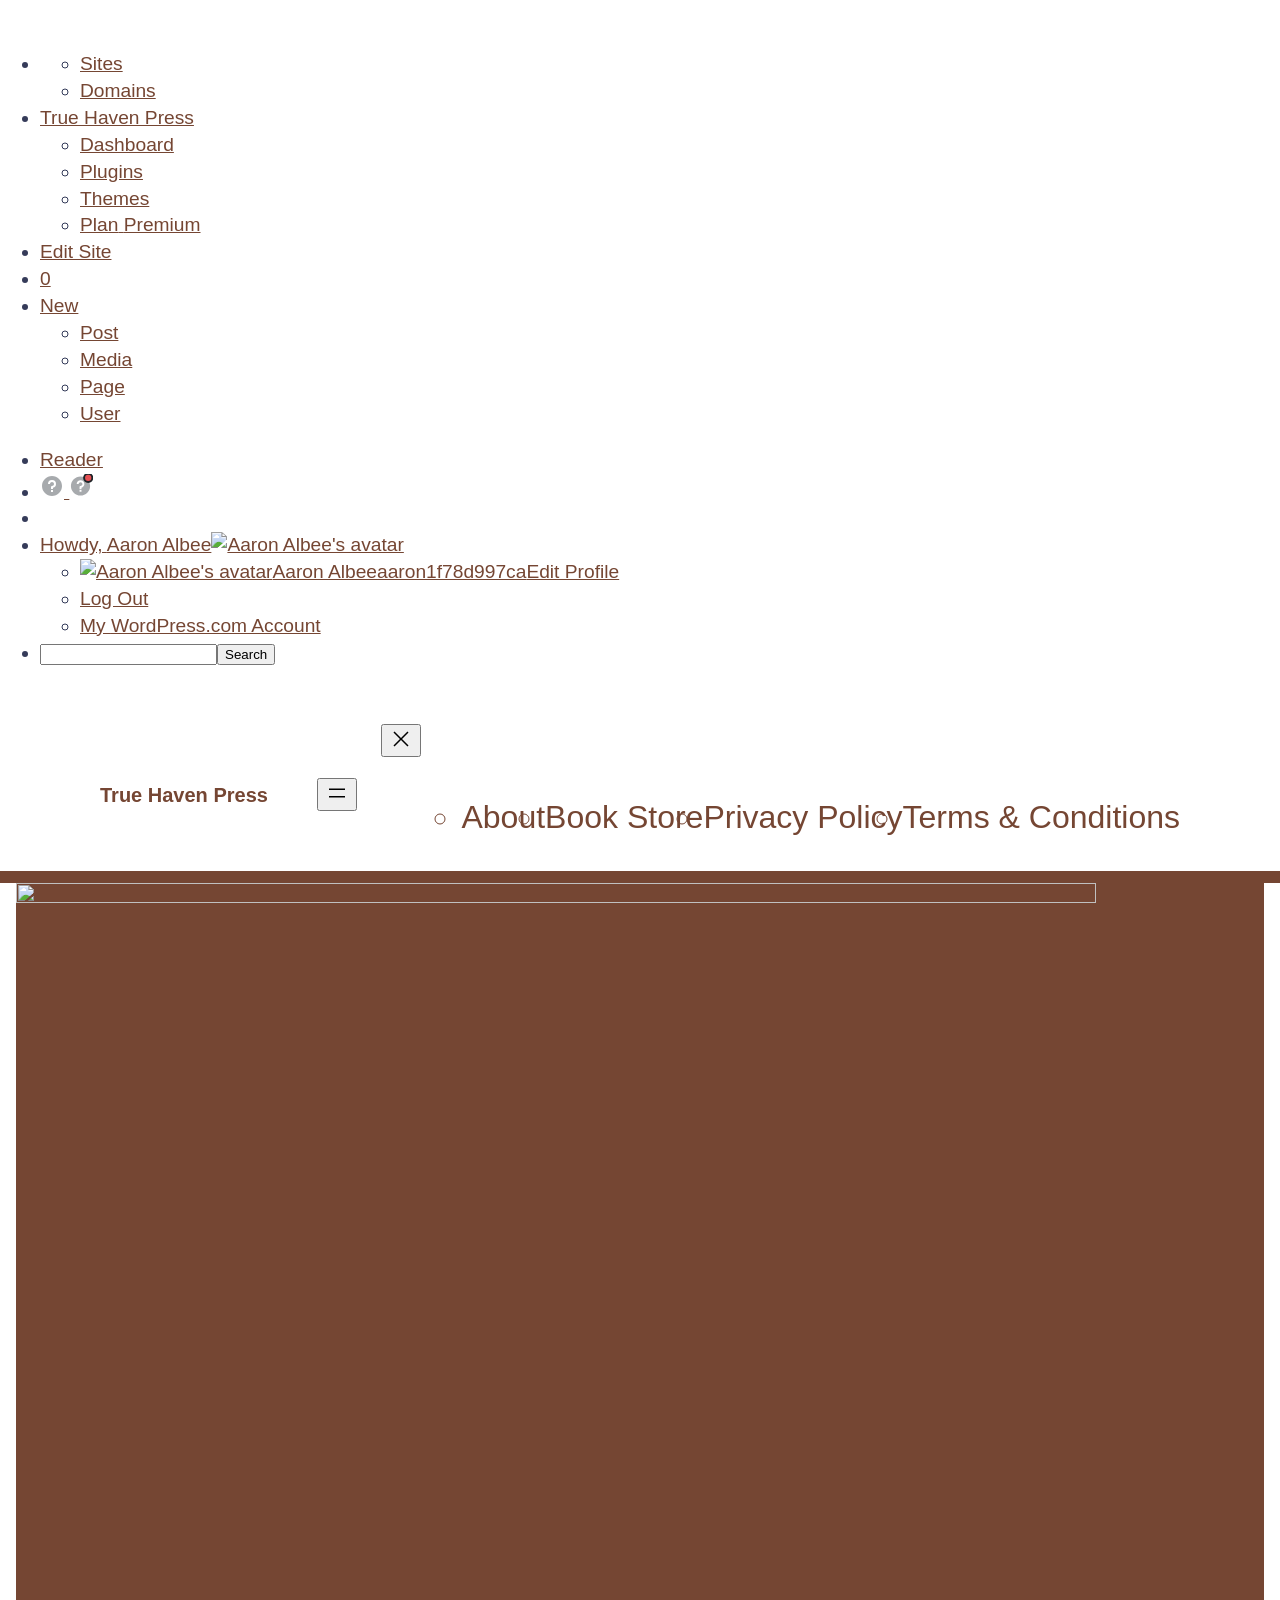
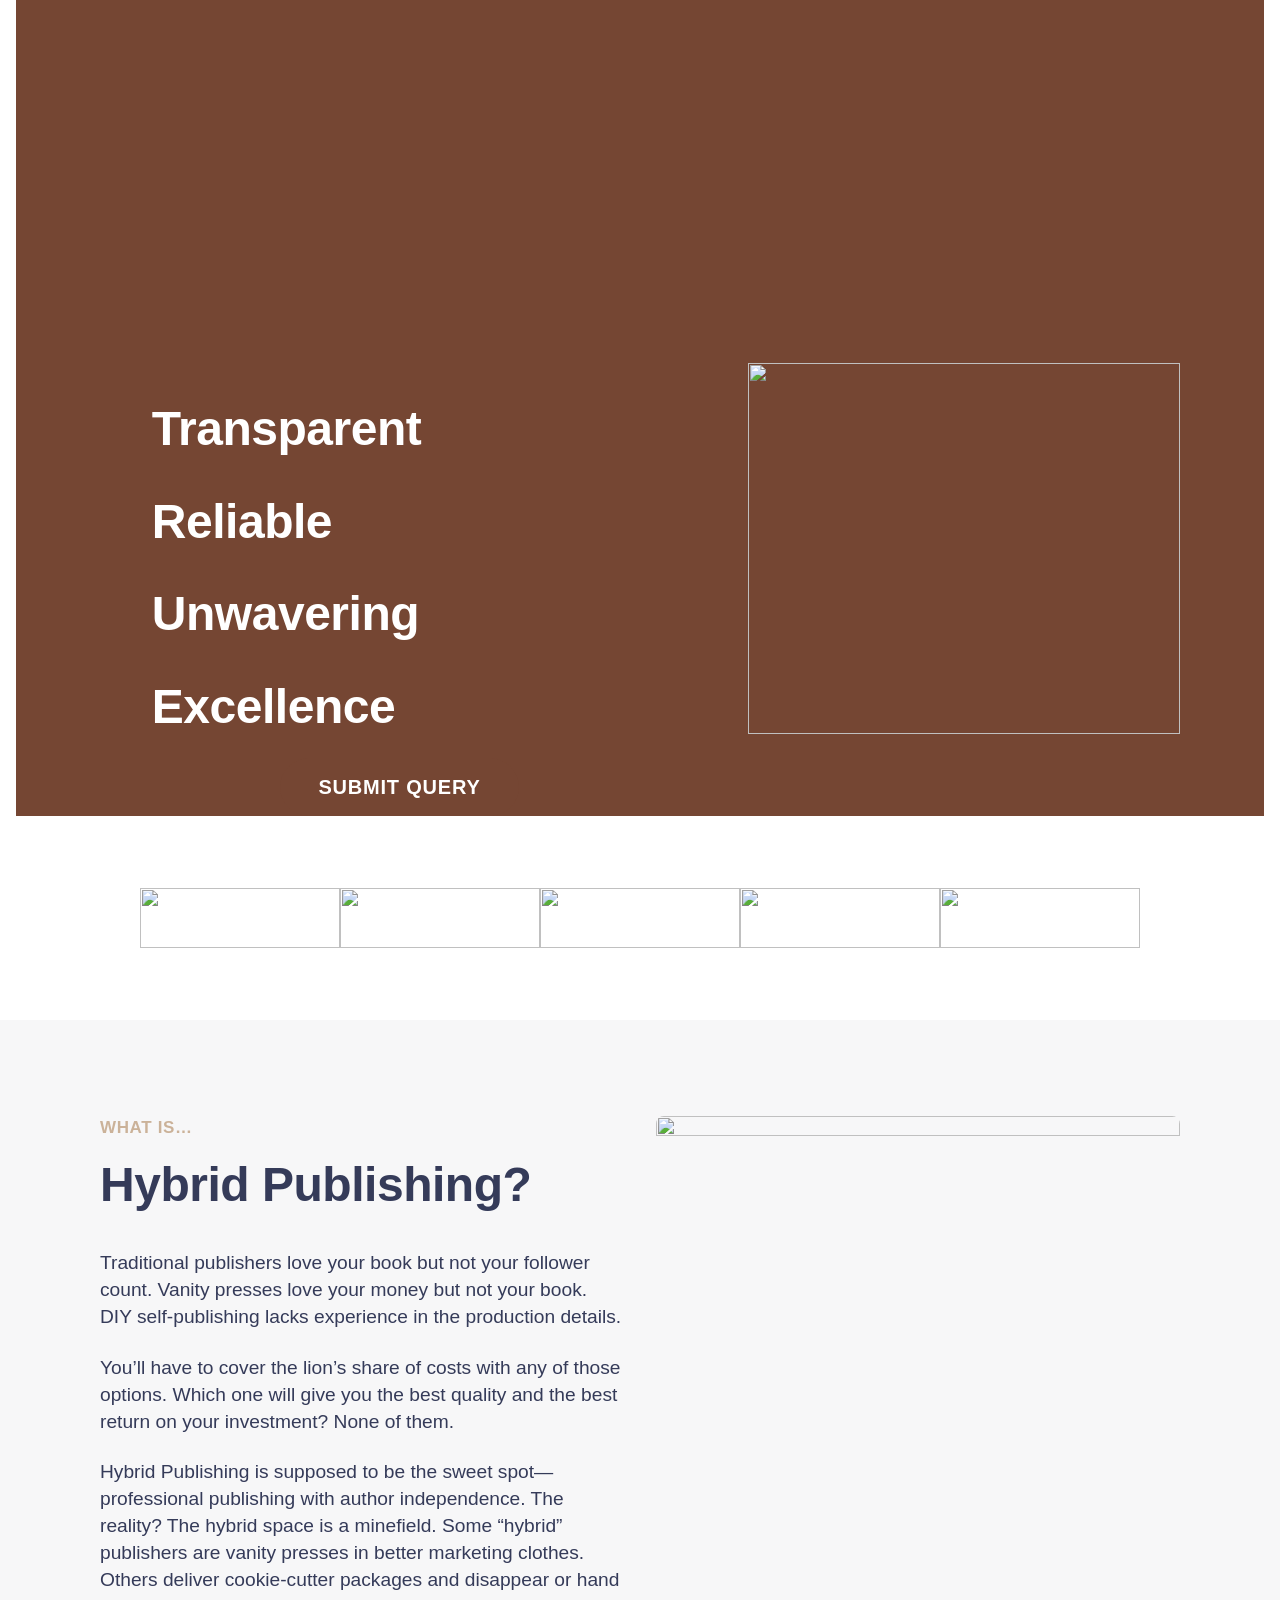
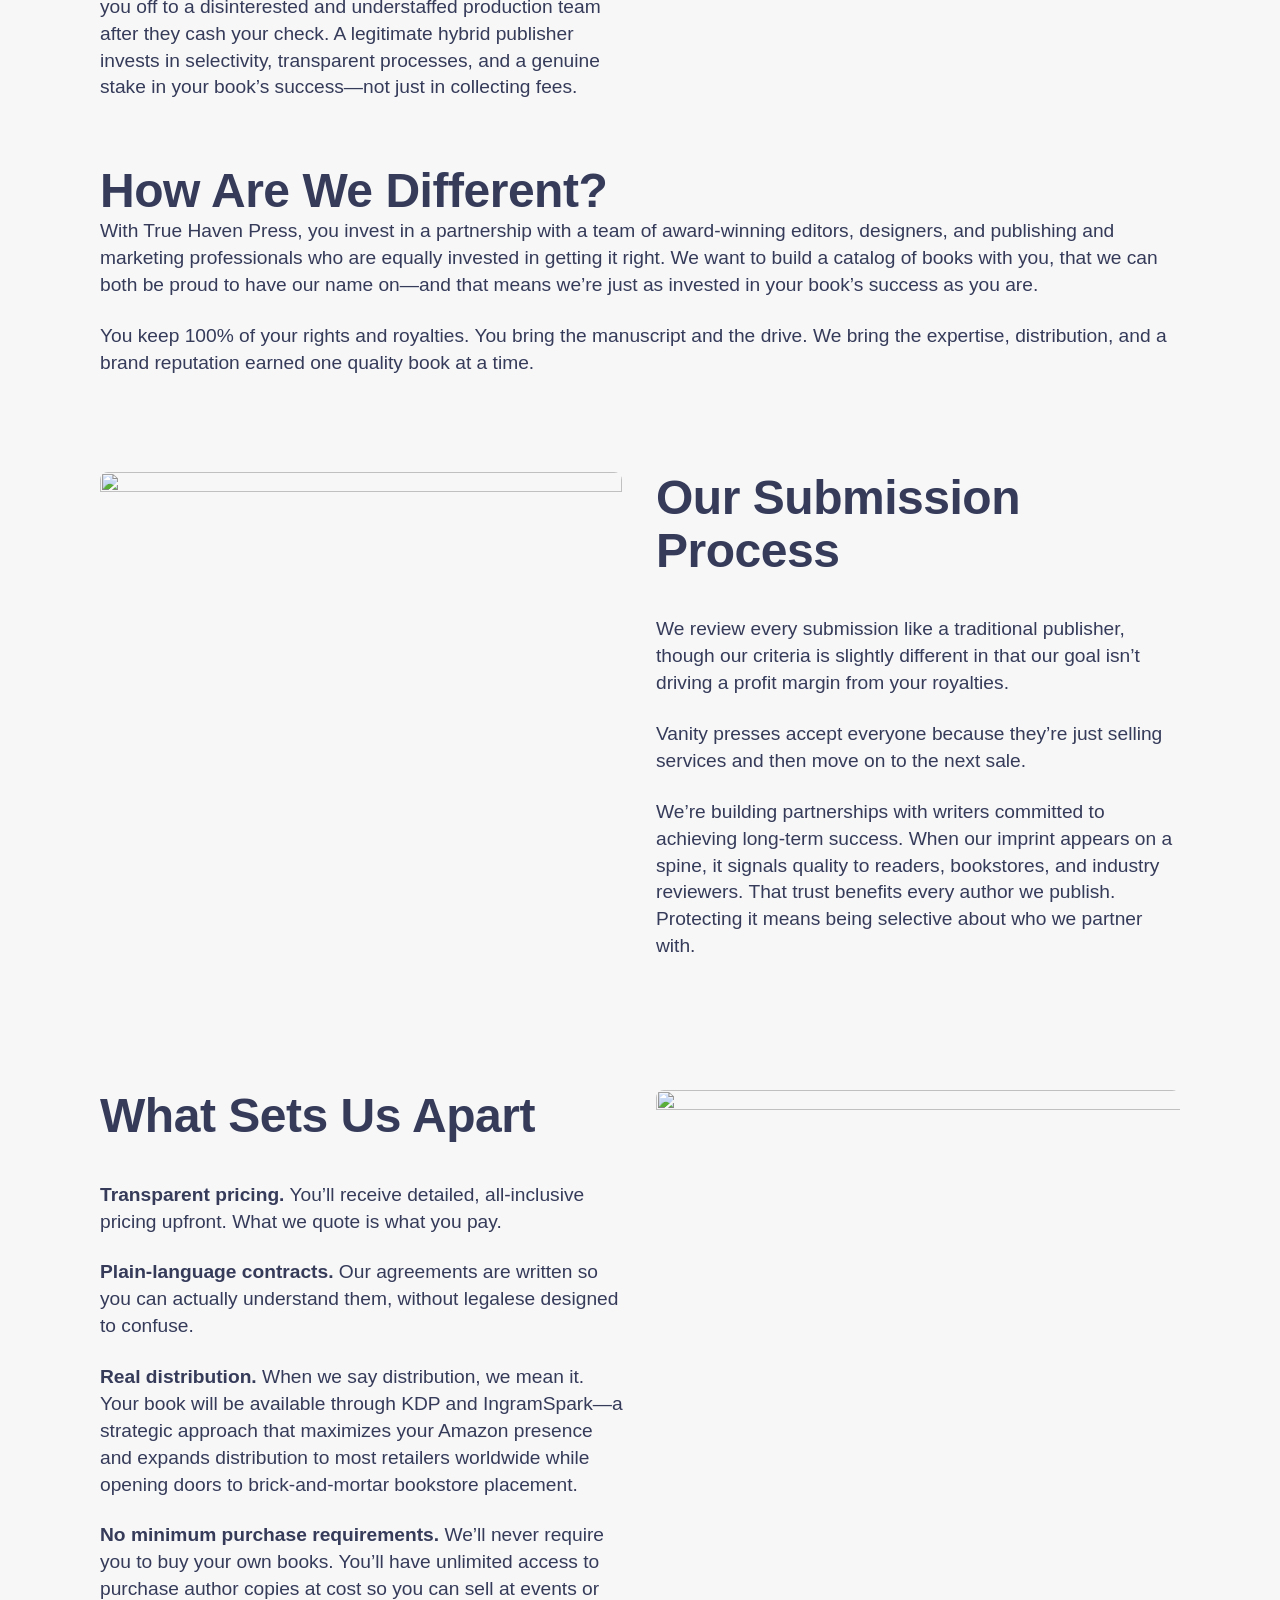
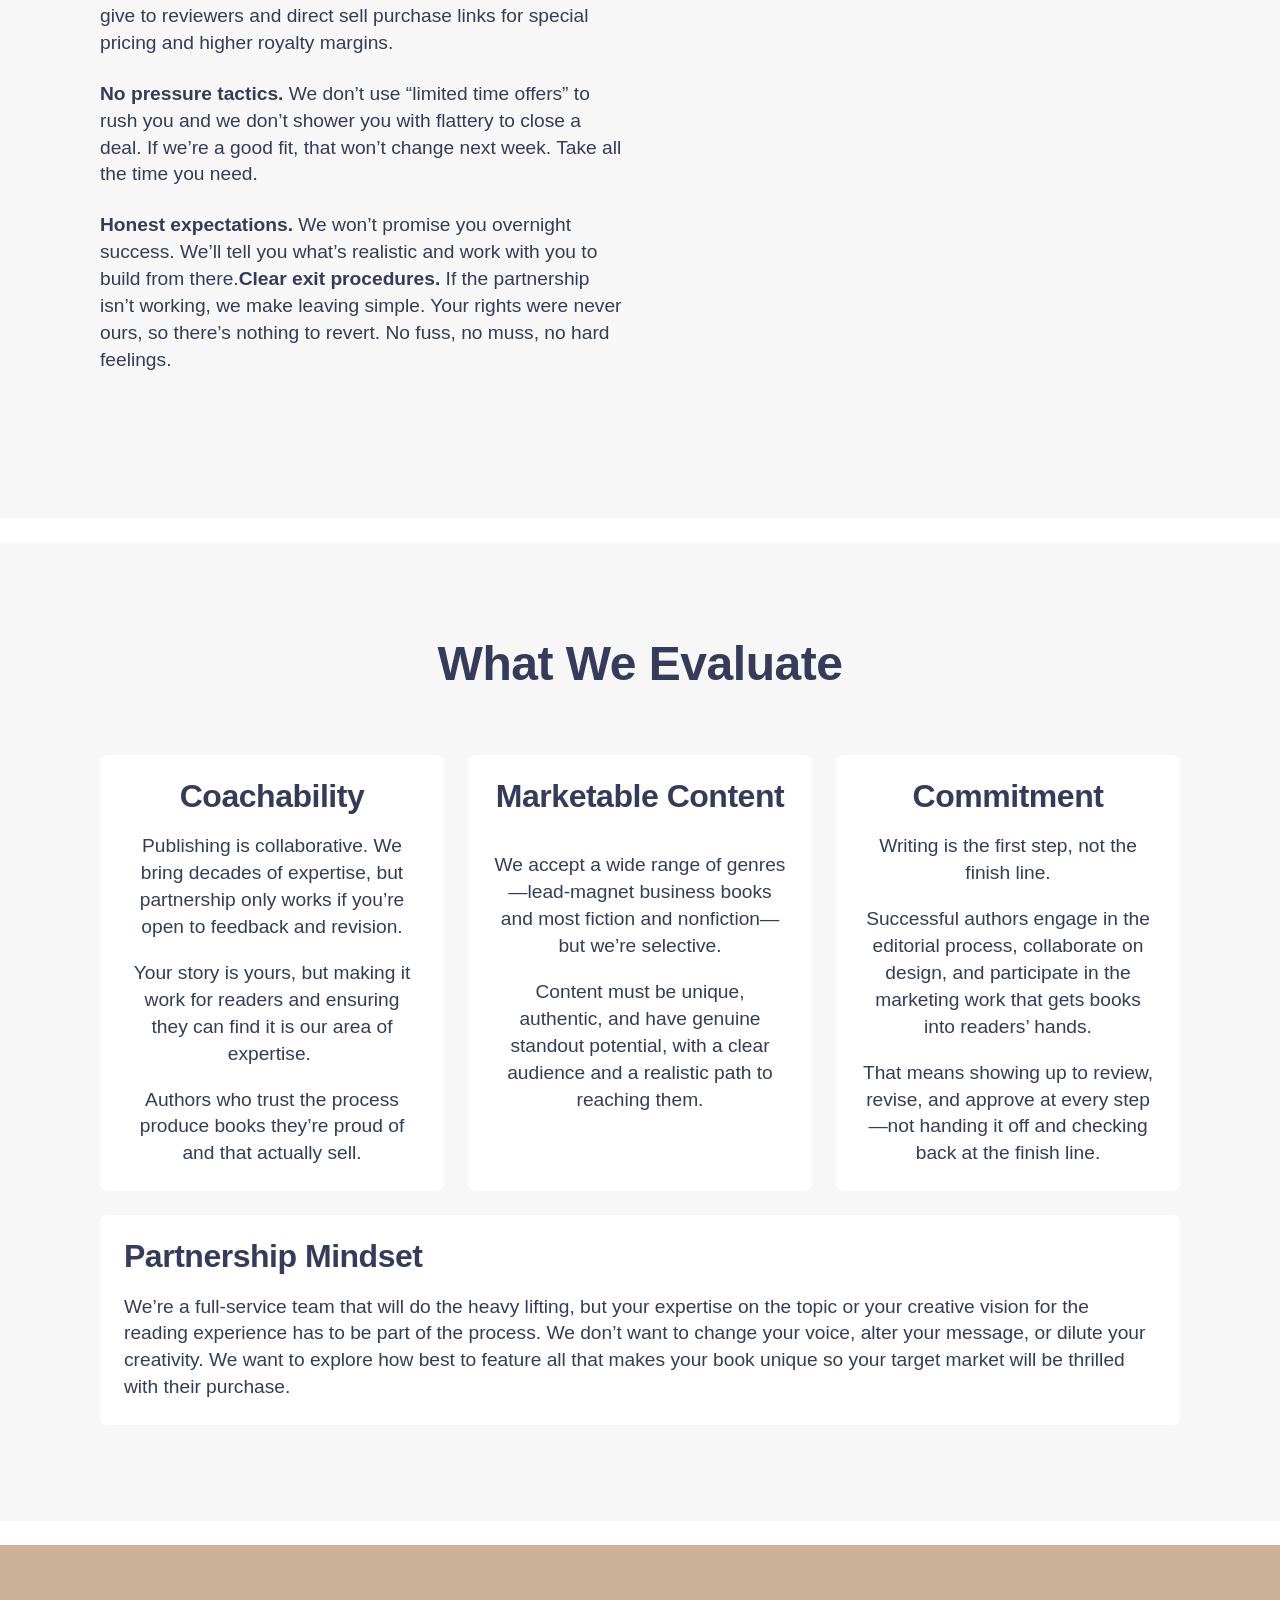
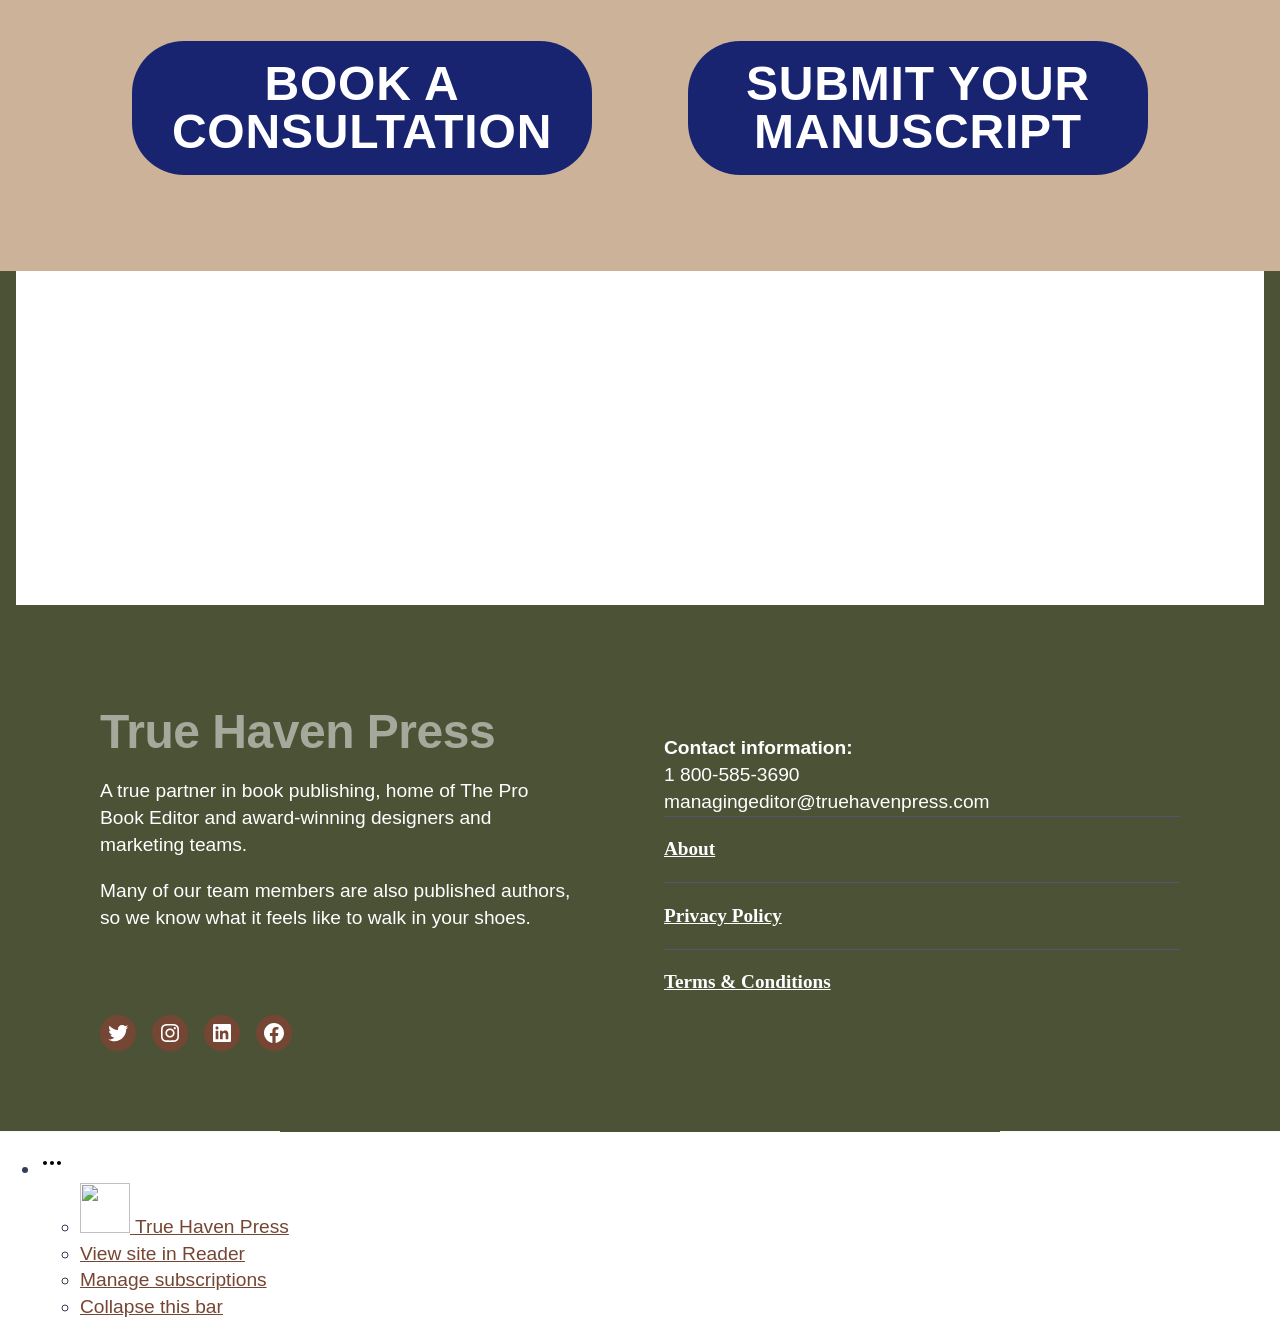
==== commit 56cd9d00: "added v0 index" ====
--- a/index.html
+++ b/index.html
@@ -1,368 +1,963 @@
 <!DOCTYPE html>
-<html lang="en">
-<head>
-  <meta charset="UTF-8">
-  <meta name="viewport" content="width=device-width, initial-scale=1.0">
-  <title>True Haven Press — Transparent Reliable Unwavering Excellence</title>
-  <meta name="description" content="True Haven Press is a selective publishing partner that invests in your book's success. You keep 100% of your rights and royalties.">
-  <link rel="stylesheet" href="styles.css">
-</head>
-<body>
-
-  <!-- HEADER -->
-  <header class="site-header">
-    <div class="header-inner">
-      <a href="index.html" class="logo-link">
-        <!-- qik-img site-logo (Main site logo in the header) -->
-  <img src="/media/logo.png" alt="True Haven Press">
-  <!-- qik-end -->
-      </a>
-      <nav class="main-navigation">
-        <!-- qik-nav main-nav -->
-
-        <ul>
-          <li><a href="#about">About</a></li>
-          <li><a href="books.html">Book Store</a></li>
-          <li><a href="#press">Press</a></li>
-          <li><a href="#contact">Contact</a></li>
-        </ul>
-
-<!-- qik-nav-end main-nav -->
-      </nav>
-    </div>
-  </header>
-
-  <main>
-
-    <!-- HERO SECTION -->
-    <section class="hero" id="home">
-      <div class="hero-inner">
-        <!-- qik-img hero-logo (Large logo displayed in the hero section) -->
-  <img src="/media/logo.png" alt="True Haven Press" class="hero-logo">
-  <!-- qik-end -->
-
-        <!-- qik hero-tagline (Decorative tagline displayed below the hero logo) -->
-  <p class="hero-tagline">Transparent &bull; Reliable &bull; Unwavering &bull; Excellence</p>
-  <!-- qik-end -->
-
-        <!-- qik hero-intro (Short introductory sentence in the hero section) -->
-  <p class="hero-intro">A selective publishing partner that invests in your book's success — because our reputation depends on it.</p>
-  <!-- qik-end -->
-
-        <div class="hero-buttons">
-          <a href="https://airtable.com/appEEqEmkaCLhB1yw/pagdEhxNDqfsJZymS/form" class="btn btn-primary">Submit Your Query</a>
-          <a href="#about" class="btn btn-secondary">Learn More</a>
-        </div>
-      </div>
-    </section>
-
-    <!-- TRUE VALUES SECTION -->
-    <section class="values-section" id="true-values">
-      <div class="container">
-        <!-- qik values-heading (Heading for the TRUE values section) -->
-  <h2>What TRUE Means</h2>
-  <!-- qik-end -->
-
-        <div class="values-editorial">
-
-          <div class="value-entry">
-            <!-- qik value-transparent (Transparent pillar heading and description) -->
-  <h3>Transparent</h3>
-            <p>Plain-language contracts. All-inclusive pricing. No hidden fees, no packages that nickel-and-dime you to death. You'll know exactly what you're getting and what it costs before you sign anything.</p>
-  <!-- qik-end -->
-          </div>
-
-          <div class="value-entry">
-            <!-- qik value-reliable (Reliable pillar heading and description) -->
-  <h3>Reliable</h3>
-            <p>Deadlines matter. Communication matters. When we say we'll do something, we do it. Period.</p>
-  <!-- qik-end -->
-          </div>
-
-          <div class="value-entry">
-            <!-- qik value-unwavering (Unwavering pillar heading and description) -->
-  <h3>Unwavering</h3>
-            <p>We don't bend our standards to fill a quota. Our selectivity protects our authors and our brand. If we accept your book, it means we believe in it and will work alongside you.</p>
-  <!-- qik-end -->
-          </div>
-
-          <div class="value-entry">
-            <!-- qik value-excellence (Excellence pillar heading and description) -->
-  <h3>Excellence</h3>
-            <p>Award-winning editing and design. Distribution that actually gets your book where readers can find it. We don't cut corners because your book deserves better, and so does our shared reputation.</p>
-  <!-- qik-end -->
-          </div>
-
-        </div>
-      </div>
-    </section>
-
-    <!-- ABOUT SECTION -->
-    <section class="about-section" id="about">
-      <div class="container">
-        <div class="about-grid">
-
-          <div class="about-image-col">
-            <!-- qik-img about-image (Photo or image for the About section) -->
-  <img src="/media/homepage1.jpg" alt="True Haven Press publishing partnership">
-  <!-- qik-end -->
-          </div>
-
-          <div class="about-content-col">
-            <!-- qik about-heading (Heading for the About section) -->
-  <h2>We're Not a Vanity Press</h2>
-  <!-- qik-end -->
-
-            <!-- qik about-text (Main About section body content) -->
-  <p>We're a selective publishing partner that invests in your book's success because our reputation depends on it.</p>
-            <p>You keep 100% of your rights. You keep 100% of your royalties. We don't make money unless your book is worth making.</p>
-            <p>True Haven Press is a publishing partnership where we share the risk and the reputation. We don't accept every submission that lands in our inbox. We can't. When your book carries our imprint, our name is on the line right alongside yours.</p>
-  <!-- qik-end -->
-          </div>
-
-        </div>
-
-        <div class="about-leadership">
-          <!-- qik about-leadership (Who We Are / leadership bio content) -->
-  <h3>Who We Are</h3>
-          <p>True Haven Press is led by Debra L. Hartmann, who has 25+ years in writing, editing, proofreading, and publishing. She's worked with countless award-winning and bestselling authors, built and managed teams of publishing professionals, and seen every shortcut, scam, and broken promise this industry has to offer.</p>
-          <p>She knows authors don't just need services. They need a partner who'll tell them the truth, push back when necessary, and fight for the book's success as if it were their own.</p>
-  <!-- qik-end -->
-        </div>
-
-      </div>
-    </section>
-
-    <!-- WHY WE EXIST SECTION -->
-    <section class="why-section">
-      <div class="container">
-
-        <!-- qik why-heading (Heading for the Why We Exist section) -->
-  <h2>Why We Exist</h2>
-  <!-- qik-end -->
-
-        <!-- qik why-text (Body content for the Why We Exist section) -->
-  <p>Let's be blunt: the self-publishing space has a problem. Too many companies slap "publisher" or "hybrid" on their marketing and call it a day while operating vanity presses that'll publish anything with a pulse and a payment method. They profit whether your book succeeds or fails. That's not partnership. That's predatory.</p>
-        <p>True Haven Press exists because authors deserve better than the status quo. We're selective because quality matters more than quantity. And we put our reputation on the line because we believe in the books we publish.</p>
-  <!-- qik-end -->
-
-        <ul class="editorial-list">
-
-          <li>
-            <!-- qik diff-pricing (Transparent Pricing differentiator heading and text) -->
-  <strong>Transparent Pricing</strong><span>All-inclusive pricing with no hidden fees or surprise charges.</span>
-  <!-- qik-end -->
-          </li>
-
-          <li>
-            <!-- qik diff-contracts (Plain-Language Contracts differentiator heading and text) -->
-  <strong>Plain-Language Contracts</strong><span>No confusing legal jargon. You understand everything you sign.</span>
-  <!-- qik-end -->
-          </li>
-
-          <li>
-            <!-- qik diff-distribution (Real Distribution differentiator heading and text) -->
-  <strong>Real Distribution</strong><span>Through KDP and IngramSpark — your book where readers can actually find it.</span>
-  <!-- qik-end -->
-          </li>
-
-          <li>
-            <!-- qik diff-minimums (No Minimums differentiator heading and text) -->
-  <strong>No Minimums</strong><span>No minimum purchase requirements ever placed on you.</span>
-  <!-- qik-end -->
-          </li>
-
-          <li>
-            <!-- qik diff-pressure (No Pressure differentiator heading and text) -->
-  <strong>No Pressure Tactics</strong><span>We don't use high-pressure sales tactics. Ever.</span>
-  <!-- qik-end -->
-          </li>
-
-          <li>
-            <!-- qik diff-exit (Clear Exit Procedures differentiator heading and text) -->
-  <strong>Clear Exit Procedures</strong><span>You know how to end the relationship cleanly if you need to.</span>
-  <!-- qik-end -->
-          </li>
-
-        </ul>
-      </div>
-    </section>
-
-    <!-- WHAT WE EVALUATE SECTION -->
-    <section class="evaluate-section">
-      <div class="container">
-
-        <!-- qik evaluate-heading (Heading for the What We Evaluate section) -->
-  <h2>What We Evaluate</h2>
-  <!-- qik-end -->
-
-        <!-- qik evaluate-intro (Introductory text for What We Evaluate) -->
-  <p>We partner with authors who are the right fit for a true publishing partnership — not everyone who submits, and that's by design.</p>
-  <!-- qik-end -->
-
-        <ul class="evaluate-prose-list">
-
-          <li>
-            <!-- qik eval-coachable (Coachable evaluation criterion heading and text) -->
-  <strong>Coachable</strong><span>Open to editorial feedback and willing to collaborate on making your book the best it can be.</span>
-  <!-- qik-end -->
-          </li>
-
-          <li>
-            <!-- qik eval-marketable (Marketable Content evaluation criterion heading and text) -->
-  <strong>Marketable Content</strong><span>Your book has a clear audience and genuine commercial potential.</span>
-  <!-- qik-end -->
-          </li>
-
-          <li>
-            <!-- qik eval-commitment (Commitment evaluation criterion heading and text) -->
-  <strong>Commitment</strong><span>You're invested beyond the manuscript — in promotion, in the process, in the partnership.</span>
-  <!-- qik-end -->
-          </li>
-
-          <li>
-            <!-- qik eval-partnership (Partnership Mindset evaluation criterion heading and text) -->
-  <strong>Partnership Mindset</strong><span>You understand that publishing is a collaboration, not a transaction.</span>
-  <!-- qik-end -->
-          </li>
-
-        </ul>
-
-        <div class="evaluate-cta">
-          <a href="https://airtable.com/appEEqEmkaCLhB1yw/pagdEhxNDqfsJZymS/form" class="btn btn-light">Submit Your Manuscript</a>
-          <a href="https://airtable.com/appEEqEmkaCLhB1yw/pagdEhxNDqfsJZymS/form" class="btn btn-outline-light">Book a Consultation</a>
-        </div>
-
-      </div>
-    </section>
-
-    <!-- BOOKS TEASER SECTION -->
-    <section class="books-teaser" id="books">
-      <div class="container">
-
-        <!-- qik books-teaser-eyebrow (Small label above the books teaser heading) -->
-  <span class="section-eyebrow">Our Titles</span>
-  <!-- qik-end -->
-
-        <!-- qik books-teaser-heading (Heading for the books teaser section) -->
-  <h2>Published Under the True Haven Imprint</h2>
-  <!-- qik-end -->
-
-        <!-- qik books-teaser-text (Body text for the books teaser section) -->
-  <p>Browse the books we've brought to market — each one chosen for its merit, crafted with care, and built to find its readers.</p>
-  <!-- qik-end -->
-
-        <a href="books.html" class="btn btn-primary">Visit the Book Store</a>
-
-      </div>
-    </section>
-
-    <!-- PRESS / REVIEWS SECTION -->
-    <section class="press-section" id="press">
-      <div class="container">
-
-        <!-- qik press-heading (Heading for the Press & Reviews section) -->
-  <h2>Press &amp; Reviews</h2>
-  <!-- qik-end -->
-
-        <!-- qik-portfolio -->
-
-        <div class="press-items">
-
-          <div class="portfolio-item press-quote">
-            <div class="portfolio-content">
-              <h3>"Add your press quote or review here."</h3>
-              <p class="client">Book Title</p>
-              <p>— Publication or Reviewer Name</p>
-              <a href="#" target="_blank" class="portfolio-link">Read Full Review</a>
-            </div>
-          </div>
-
-        </div>
-
-<!-- qik-portfolio-end -->
-
-      </div>
-    </section>
-
-    <!-- CONTACT SECTION -->
-    <section class="contact-section" id="contact">
-      <div class="container">
-
-        <!-- qik contact-heading (Heading for the Contact section) -->
-  <h2>Get In Touch</h2>
-  <!-- qik-end -->
-
-        <!-- qik contact-intro (Introductory text for the Contact section) -->
-  <p>Ready to take the next step? We'd love to hear about your book.</p>
-  <!-- qik-end -->
-
-        <div class="contact-info">
-
-          <div class="contact-item">
-            <strong>Phone</strong>
-            <a href="tel:18005853690">
-              <!-- qik-text contact-phone-display (Phone number display text) -->
-1 800-585-3690
-<!-- qik-end -->
-            </a>
-          </div>
-
-          <div class="contact-item">
-            <strong>Email</strong>
-            <a href="mailto:managingeditor@truehavenpress.com">
-              <!-- qik-text contact-email-display (Email address display text) -->
-managingeditor@truehavenpress.com
-<!-- qik-end -->
-            </a>
-          </div>
-
-        </div>
-
-        <div class="contact-cta">
-          <a href="https://airtable.com/appEEqEmkaCLhB1yw/pagdEhxNDqfsJZymS/form" class="btn btn-primary">Submit Your Manuscript</a>
-        </div>
-
-      </div>
-    </section>
-
-  </main>
-
-  <!-- FOOTER -->
-  <footer class="site-footer">
-    <div class="footer-inner">
-
-      <a href="index.html" class="footer-logo-link">
-        <!-- qik-img footer-logo (Logo in the site footer) -->
-  <img src="/media/logo.png" alt="True Haven Press" class="footer-logo">
-  <!-- qik-end -->
-      </a>
-
-      <!-- qik footer-description (Short company description in the footer) -->
-  <p class="footer-description">True Haven Press — Committed to your book's success.</p>
-  <!-- qik-end -->
-
-      <nav class="footer-navigation">
-        <!-- qik-nav footer-nav -->
-
-        <ul class="footer-links">
-          <li><a href="index.html">Home</a></li>
-          <li><a href="#about">About</a></li>
-          <li><a href="books.html">Book Store</a></li>
-          <li><a href="#contact">Contact</a></li>
-          <li><a href="privacy-policy.html">Privacy Policy</a></li>
-          <li><a href="terms-and-conditions.html">Terms &amp; Conditions</a></li>
-        </ul>
-
-<!-- qik-nav-end footer-nav -->
-      </nav>
-
-      <!-- qik footer-copyright (Footer copyright and tagline text) -->
-  <p class="footer-copyright">&copy; 2026 True Haven Press. All rights reserved. Your story. Your rights. Your royalties. Our partnership.</p>
-  <!-- qik-end -->
-
-    </div>
-  </footer>
-
-</body>
-</html>
+<!-- saved from url=(0027)https://truehavenpress.com/ -->
+<html lang="en"><head><meta http-equiv="Content-Type" content="text/html; charset=UTF-8">
+	
+	<meta name="viewport" content="width=device-width, initial-scale=1">
+<meta name="robots" content="max-image-preview:large">
+<title>True Haven Press – Hybrid Publishing by a Brand You and Your Clients Can Trust</title>
+<link rel="dns-prefetch" href="https://widgets.wp.com/">
+<link rel="dns-prefetch" href="https://s0.wp.com/">
+<link rel="dns-prefetch" href="https://wordpress.com/">
+<link rel="alternate" type="application/rss+xml" title="True Haven Press » Feed" href="https://truehavenpress.com/feed/">
+<link rel="alternate" type="application/rss+xml" title="True Haven Press » Comments Feed" href="https://truehavenpress.com/comments/feed/">
+	<script type="text/javascript">
+		/* <![CDATA[ */
+		function addLoadEvent(func) {
+			var oldonload = window.onload;
+			if (typeof window.onload != 'function') {
+				window.onload = func;
+			} else {
+				window.onload = function () {
+					oldonload();
+					func();
+				}
+			}
+		}
+		/* ]]> */
+	</script>
+	<link crossorigin="anonymous" rel="stylesheet" id="all-css-0-1" href="./True Haven Press – Hybrid Publishing by a Brand You and Your Clients Can Trust_files/saved_resource" type="text/css" media="all">
+<style id="admin-bar-inline-css">
+		#wpadminbar #wp-admin-bar-command-palette .ab-icon {
+			display: none; /* Icon displayed only on mobile */
+		}
+		#wpadminbar #wp-admin-bar-command-palette .ab-icon:before {
+			content: "\f179";
+			content: "\f179" / '';
+		}
+		#wpadminbar #wp-admin-bar-command-palette kbd {
+			background: transparent;
+		}
+		@media screen and (max-width: 782px) {
+			#wpadminbar #wp-admin-bar-command-palette .ab-icon {
+				display: block; /* Icon is only shown on mobile, while the keyboard shortcut is hidden */
+			}
+			#wpadminbar #wp-admin-bar-command-palette .ab-icon:before {
+				text-indent: 0;
+				font: normal 32px/1 dashicons;
+				width: 52px;
+				text-align: center;
+				-webkit-font-smoothing: antialiased;
+				-moz-osx-font-smoothing: grayscale;
+				display: block;
+				font-size: 34px;
+				height: 46px;
+				line-height: 1.38235294;
+				top: 0;
+			}
+			#wpadminbar li#wp-admin-bar-command-palette {
+				display: block;
+			}
+			#wpadminbar #wp-admin-bar-command-palette {
+				position: static;
+			}
+		}
+
+		@media screen { html { margin-top: 32px !important; } }
+		@media screen and ( max-width: 782px ) { html { margin-top: 46px !important; } }
+	
+@media print { #wpadminbar { display:none; } }
+
+			.admin-bar {
+				position: inherit !important;
+				top: auto !important;
+			}
+			.admin-bar .goog-te-banner-frame {
+				top: 32px !important
+			}
+			@media screen and (max-width: 782px) {
+				.admin-bar .goog-te-banner-frame {
+					top: 46px !important;
+				}
+			}
+			@media screen and (max-width: 480px) {
+				.admin-bar .goog-te-banner-frame {
+					position: absolute;
+				}
+			}
+		
+/*# sourceURL=admin-bar-inline-css */
+</style>
+<style id="wp-block-site-title-inline-css">
+.wp-block-site-title{box-sizing:border-box}.wp-block-site-title :where(a){color:inherit;font-family:inherit;font-size:inherit;font-style:inherit;font-weight:inherit;letter-spacing:inherit;line-height:inherit;text-decoration:inherit}
+/*# sourceURL=https://s0.wp.com/wp-content/plugins/gutenberg-core/v22.9.0/build/styles/block-library/site-title/style.min.css */
+</style>
+<style id="wp-block-group-inline-css">
+.wp-block-group{box-sizing:border-box}:where(.wp-block-group.wp-block-group-is-layout-constrained){position:relative}
+/*# sourceURL=https://s0.wp.com/wp-content/plugins/gutenberg-core/v22.9.0/build/styles/block-library/group/style.min.css */
+</style>
+<style id="wp-block-page-list-inline-css">
+.wp-block-navigation .wp-block-page-list{align-items:var(--navigation-layout-align,initial);background-color:inherit;display:flex;flex-direction:var(--navigation-layout-direction,initial);flex-wrap:var(--navigation-layout-wrap,wrap);justify-content:var(--navigation-layout-justify,initial)}.wp-block-navigation .wp-block-navigation-item{background-color:inherit}.wp-block-page-list{box-sizing:border-box}
+/*# sourceURL=https://s0.wp.com/wp-content/plugins/gutenberg-core/v22.9.0/build/styles/block-library/page-list/style.min.css */
+</style>
+<link crossorigin="anonymous" rel="stylesheet" id="all-css-6-1" href="./True Haven Press – Hybrid Publishing by a Brand You and Your Clients Can Trust_files/style.min.css" type="text/css" media="all">
+<style id="wp-block-heading-inline-css">
+h1:where(.wp-block-heading).has-background,h2:where(.wp-block-heading).has-background,h3:where(.wp-block-heading).has-background,h4:where(.wp-block-heading).has-background,h5:where(.wp-block-heading).has-background,h6:where(.wp-block-heading).has-background{padding:1.25em 2.375em}h1.has-text-align-left[style*=writing-mode]:where([style*=vertical-lr]),h1.has-text-align-right[style*=writing-mode]:where([style*=vertical-rl]),h2.has-text-align-left[style*=writing-mode]:where([style*=vertical-lr]),h2.has-text-align-right[style*=writing-mode]:where([style*=vertical-rl]),h3.has-text-align-left[style*=writing-mode]:where([style*=vertical-lr]),h3.has-text-align-right[style*=writing-mode]:where([style*=vertical-rl]),h4.has-text-align-left[style*=writing-mode]:where([style*=vertical-lr]),h4.has-text-align-right[style*=writing-mode]:where([style*=vertical-rl]),h5.has-text-align-left[style*=writing-mode]:where([style*=vertical-lr]),h5.has-text-align-right[style*=writing-mode]:where([style*=vertical-rl]),h6.has-text-align-left[style*=writing-mode]:where([style*=vertical-lr]),h6.has-text-align-right[style*=writing-mode]:where([style*=vertical-rl]){rotate:180deg}
+/*# sourceURL=https://s0.wp.com/wp-content/plugins/gutenberg-core/v22.9.0/build/styles/block-library/heading/style.min.css */
+</style>
+<style id="wp-block-media-text-inline-css">
+.wp-block-media-text{box-sizing:border-box;direction:ltr;display:grid;grid-template-columns:50% 1fr;grid-template-rows:auto}.wp-block-media-text.has-media-on-the-right{grid-template-columns:1fr 50%}.wp-block-media-text.is-vertically-aligned-top>.wp-block-media-text__content,.wp-block-media-text.is-vertically-aligned-top>.wp-block-media-text__media{align-self:start}.wp-block-media-text.is-vertically-aligned-center>.wp-block-media-text__content,.wp-block-media-text.is-vertically-aligned-center>.wp-block-media-text__media,.wp-block-media-text>.wp-block-media-text__content,.wp-block-media-text>.wp-block-media-text__media{align-self:center}.wp-block-media-text.is-vertically-aligned-bottom>.wp-block-media-text__content,.wp-block-media-text.is-vertically-aligned-bottom>.wp-block-media-text__media{align-self:end}.wp-block-media-text>.wp-block-media-text__media{grid-column:1;grid-row:1;margin:0}.wp-block-media-text>.wp-block-media-text__content{direction:ltr;grid-column:2;grid-row:1;padding:0 8%;word-break:break-word}.wp-block-media-text.has-media-on-the-right>.wp-block-media-text__media{grid-column:2;grid-row:1}.wp-block-media-text.has-media-on-the-right>.wp-block-media-text__content{grid-column:1;grid-row:1}.wp-block-media-text__media a{display:block}.wp-block-media-text__media img,.wp-block-media-text__media video{height:auto;max-width:unset;vertical-align:middle;width:100%}.wp-block-media-text.is-image-fill>.wp-block-media-text__media{background-size:cover;height:100%;min-height:250px}.wp-block-media-text.is-image-fill>.wp-block-media-text__media>a{display:block;height:100%}.wp-block-media-text.is-image-fill>.wp-block-media-text__media img{clip:rect(0,0,0,0);border:0;height:1px;margin:-1px;overflow:hidden;padding:0;position:absolute;width:1px}.wp-block-media-text.is-image-fill-element>.wp-block-media-text__media{height:100%;min-height:250px;position:relative}.wp-block-media-text.is-image-fill-element>.wp-block-media-text__media>a{display:block;height:100%}.wp-block-media-text.is-image-fill-element>.wp-block-media-text__media img{height:100%;object-fit:cover;position:absolute;width:100%}@media (max-width:600px){.wp-block-media-text.is-stacked-on-mobile{grid-template-columns:100%!important}.wp-block-media-text.is-stacked-on-mobile>.wp-block-media-text__media{grid-column:1;grid-row:1}.wp-block-media-text.is-stacked-on-mobile>.wp-block-media-text__content{grid-column:1;grid-row:2}}
+/*# sourceURL=https://s0.wp.com/wp-content/plugins/gutenberg-core/v22.9.0/build/styles/block-library/media-text/style.min.css */
+</style>
+<style id="wp-block-button-inline-css">
+.wp-block-button__link{align-content:center;box-sizing:border-box;cursor:pointer;display:inline-block;height:100%;text-align:center;word-break:break-word}.wp-block-button__link.aligncenter{text-align:center}.wp-block-button__link.alignright{text-align:right}:where(.wp-block-button__link){border-radius:9999px;box-shadow:none;padding:calc(.667em + 2px) calc(1.333em + 2px);text-decoration:none}.wp-block-button[style*=text-decoration] .wp-block-button__link{text-decoration:inherit}.wp-block-buttons>.wp-block-button.has-custom-width{max-width:none}.wp-block-buttons>.wp-block-button.has-custom-width .wp-block-button__link{width:100%}.wp-block-buttons>.wp-block-button.has-custom-font-size .wp-block-button__link{font-size:inherit}.wp-block-buttons>.wp-block-button[class*=wp-block-button__width]{width:calc(var(--wp--block-button--width)*1% - var(--wp--style--block-gap, .5em)*(1 - var(--wp--block-button--width)/100))}.wp-block-buttons>.wp-block-button.wp-block-button__width-25{width:calc(25% - var(--wp--style--block-gap, .5em)*.75)}.wp-block-buttons>.wp-block-button.wp-block-button__width-50{width:calc(50% - var(--wp--style--block-gap, .5em)*.5)}.wp-block-buttons>.wp-block-button.wp-block-button__width-75{width:calc(75% - var(--wp--style--block-gap, .5em)*.25)}.wp-block-buttons>.wp-block-button.wp-block-button__width-100{flex-basis:100%;width:100%}.wp-block-buttons.is-vertical>.wp-block-button[class*=wp-block-button__width]{width:calc(var(--wp--block-button--width)*1%)}.wp-block-buttons.is-vertical>.wp-block-button.wp-block-button__width-25{width:25%}.wp-block-buttons.is-vertical>.wp-block-button.wp-block-button__width-50{width:50%}.wp-block-buttons.is-vertical>.wp-block-button.wp-block-button__width-75{width:75%}.wp-block-button.is-style-squared,.wp-block-button__link.wp-block-button.is-style-squared{border-radius:0}.wp-block-button.no-border-radius,.wp-block-button__link.no-border-radius{border-radius:0!important}:root :where(.wp-block-button .wp-block-button__link.is-style-outline),:root :where(.wp-block-button.is-style-outline>.wp-block-button__link){border:2px solid;padding:.667em 1.333em}:root :where(.wp-block-button .wp-block-button__link.is-style-outline:not(.has-text-color)),:root :where(.wp-block-button.is-style-outline>.wp-block-button__link:not(.has-text-color)){color:currentColor}:root :where(.wp-block-button .wp-block-button__link.is-style-outline:not(.has-background)),:root :where(.wp-block-button.is-style-outline>.wp-block-button__link:not(.has-background)){background-color:initial;background-image:none}
+/*# sourceURL=https://s0.wp.com/wp-content/plugins/gutenberg-core/v22.9.0/build/styles/block-library/button/style.min.css */
+</style>
+<style id="wp-block-buttons-inline-css">
+.wp-block-buttons{box-sizing:border-box}.wp-block-buttons.is-vertical{flex-direction:column}.wp-block-buttons.is-vertical>.wp-block-button:last-child{margin-bottom:0}.wp-block-buttons>.wp-block-button{display:inline-block;margin:0}.wp-block-buttons.is-content-justification-left{justify-content:flex-start}.wp-block-buttons.is-content-justification-left.is-vertical{align-items:flex-start}.wp-block-buttons.is-content-justification-center{justify-content:center}.wp-block-buttons.is-content-justification-center.is-vertical{align-items:center}.wp-block-buttons.is-content-justification-right{justify-content:flex-end}.wp-block-buttons.is-content-justification-right.is-vertical{align-items:flex-end}.wp-block-buttons.is-content-justification-space-between{justify-content:space-between}.wp-block-buttons.aligncenter{text-align:center}.wp-block-buttons:not(.is-content-justification-space-between,.is-content-justification-right,.is-content-justification-left,.is-content-justification-center) .wp-block-button.aligncenter{margin-left:auto;margin-right:auto;width:100%}.wp-block-buttons[style*=text-decoration] .wp-block-button,.wp-block-buttons[style*=text-decoration] .wp-block-button__link{text-decoration:inherit}.wp-block-buttons.has-custom-font-size .wp-block-button__link{font-size:inherit}.wp-block-buttons .wp-block-button__link{width:100%}.wp-block-button.aligncenter{text-align:center}
+/*# sourceURL=https://s0.wp.com/wp-content/plugins/gutenberg-core/v22.9.0/build/styles/block-library/buttons/style.min.css */
+</style>
+<link crossorigin="anonymous" rel="stylesheet" id="all-css-16-1" href="./True Haven Press – Hybrid Publishing by a Brand You and Your Clients Can Trust_files/style(1).min.css" type="text/css" media="all">
+<style id="wp-block-image-inline-css">
+.wp-block-image>a,.wp-block-image>figure>a{display:inline-block}.wp-block-image img{box-sizing:border-box;height:auto;max-width:100%;vertical-align:bottom}@media not (prefers-reduced-motion){.wp-block-image img.hide{visibility:hidden}.wp-block-image img.show{animation:show-content-image .4s}}.wp-block-image[style*=border-radius] img,.wp-block-image[style*=border-radius]>a{border-radius:inherit}.wp-block-image.has-custom-border img{box-sizing:border-box}.wp-block-image.aligncenter{text-align:center}.wp-block-image.alignfull>a,.wp-block-image.alignwide>a{width:100%}.wp-block-image.alignfull img,.wp-block-image.alignwide img{height:auto;width:100%}.wp-block-image .aligncenter,.wp-block-image .alignleft,.wp-block-image .alignright,.wp-block-image.aligncenter,.wp-block-image.alignleft,.wp-block-image.alignright{display:table}.wp-block-image .aligncenter>figcaption,.wp-block-image .alignleft>figcaption,.wp-block-image .alignright>figcaption,.wp-block-image.aligncenter>figcaption,.wp-block-image.alignleft>figcaption,.wp-block-image.alignright>figcaption{caption-side:bottom;display:table-caption}.wp-block-image .alignleft{float:left;margin:.5em 1em .5em 0}.wp-block-image .alignright{float:right;margin:.5em 0 .5em 1em}.wp-block-image .aligncenter{margin-left:auto;margin-right:auto}.wp-block-image :where(figcaption){margin-bottom:1em;margin-top:.5em}.wp-block-image.is-style-circle-mask img{border-radius:9999px}@supports ((-webkit-mask-image:none) or (mask-image:none)) or (-webkit-mask-image:none){.wp-block-image.is-style-circle-mask img{border-radius:0;-webkit-mask-image:url('data:image/svg+xml;utf8,<svg viewBox="0 0 100 100" xmlns="http://www.w3.org/2000/svg"><circle cx="50" cy="50" r="50"/></svg>');mask-image:url('data:image/svg+xml;utf8,<svg viewBox="0 0 100 100" xmlns="http://www.w3.org/2000/svg"><circle cx="50" cy="50" r="50"/></svg>');mask-mode:alpha;-webkit-mask-position:center;mask-position:center;-webkit-mask-repeat:no-repeat;mask-repeat:no-repeat;-webkit-mask-size:contain;mask-size:contain}}:root :where(.wp-block-image.is-style-rounded img,.wp-block-image .is-style-rounded img){border-radius:9999px}.wp-block-image figure{margin:0}.wp-lightbox-container{display:flex;flex-direction:column;position:relative}.wp-lightbox-container img{cursor:zoom-in}.wp-lightbox-container img:hover+button{opacity:1}.wp-lightbox-container button{align-items:center;backdrop-filter:blur(16px) saturate(180%);background-color:#5a5a5a40;border:none;border-radius:4px;cursor:zoom-in;display:flex;height:20px;justify-content:center;opacity:0;padding:0;position:absolute;right:16px;text-align:center;top:16px;width:20px;z-index:100}@media not (prefers-reduced-motion){.wp-lightbox-container button{transition:opacity .2s ease}}.wp-lightbox-container button:focus-visible{outline:3px auto #5a5a5a40;outline:3px auto -webkit-focus-ring-color;outline-offset:3px}.wp-lightbox-container button:hover{cursor:pointer;opacity:1}.wp-lightbox-container button:focus{opacity:1}.wp-lightbox-container button:focus,.wp-lightbox-container button:hover,.wp-lightbox-container button:not(:hover):not(:active):not(.has-background){background-color:#5a5a5a40;border:none}.wp-lightbox-overlay{box-sizing:border-box;cursor:zoom-out;height:100vh;left:0;overflow:hidden;position:fixed;top:0;visibility:hidden;width:100%;z-index:100000}.wp-lightbox-overlay .wp-lightbox-close-button{align-items:center;cursor:pointer;display:flex;font-family:inherit;gap:8px;justify-content:center;line-height:1;min-height:40px;min-width:40px;padding:0 4px;position:absolute;right:calc(env(safe-area-inset-right) + 16px);top:calc(env(safe-area-inset-top) + 16px);z-index:5000000}.wp-lightbox-overlay .wp-lightbox-close-button:focus,.wp-lightbox-overlay .wp-lightbox-close-button:hover,.wp-lightbox-overlay .wp-lightbox-close-button:not(:hover):not(:active):not(.has-background){background:none;border:none}.wp-lightbox-overlay .wp-lightbox-close-button:has(.wp-lightbox-close-text:not([hidden])) .wp-lightbox-close-icon svg{height:1em;width:1em}.wp-lightbox-overlay .wp-lightbox-close-icon svg{display:block}.wp-lightbox-overlay .wp-lightbox-navigation-button-next,.wp-lightbox-overlay .wp-lightbox-navigation-button-prev{align-items:center;bottom:16px;cursor:pointer;display:flex;font-family:inherit;gap:4px;justify-content:center;line-height:1;min-height:40px;min-width:40px;padding:0 8px;position:absolute;z-index:2000002}.wp-lightbox-overlay .wp-lightbox-navigation-button-next[hidden],.wp-lightbox-overlay .wp-lightbox-navigation-button-prev[hidden]{display:none}@media (min-width:960px){.wp-lightbox-overlay .wp-lightbox-navigation-button-next,.wp-lightbox-overlay .wp-lightbox-navigation-button-prev{bottom:50%;transform:translateY(-50%)}}.wp-lightbox-overlay .wp-lightbox-navigation-button-next:focus,.wp-lightbox-overlay .wp-lightbox-navigation-button-next:hover,.wp-lightbox-overlay .wp-lightbox-navigation-button-next:not(:hover):not(:active):not(.has-background),.wp-lightbox-overlay .wp-lightbox-navigation-button-prev:focus,.wp-lightbox-overlay .wp-lightbox-navigation-button-prev:hover,.wp-lightbox-overlay .wp-lightbox-navigation-button-prev:not(:hover):not(:active):not(.has-background){background:none;border:none;padding:0 8px}.wp-lightbox-overlay .wp-lightbox-navigation-button-next:has(.wp-lightbox-navigation-text:not([hidden])) .wp-lightbox-navigation-icon svg,.wp-lightbox-overlay .wp-lightbox-navigation-button-prev:has(.wp-lightbox-navigation-text:not([hidden])) .wp-lightbox-navigation-icon svg{display:block;height:1.5em;width:1.5em}.wp-lightbox-overlay .wp-lightbox-navigation-button-prev{left:calc(env(safe-area-inset-left) + 16px)}.wp-lightbox-overlay .wp-lightbox-navigation-button-next{right:calc(env(safe-area-inset-right) + 16px)}.wp-lightbox-overlay .wp-lightbox-navigation-icon svg{vertical-align:middle}.wp-lightbox-overlay .lightbox-image-container{height:var(--wp--lightbox-container-height);left:50%;overflow:hidden;position:absolute;top:50%;transform:translate(-50%,-50%);transform-origin:top left;width:var(--wp--lightbox-container-width);z-index:2000001}.wp-lightbox-overlay .wp-block-image{align-items:center;box-sizing:border-box;display:flex;height:100%;justify-content:center;margin:0;position:relative;transform-origin:0 0;width:100%;z-index:3000000}.wp-lightbox-overlay .wp-block-image img{height:var(--wp--lightbox-image-height);min-height:var(--wp--lightbox-image-height);min-width:var(--wp--lightbox-image-width);width:var(--wp--lightbox-image-width)}.wp-lightbox-overlay .wp-block-image figcaption{display:none}.wp-lightbox-overlay button{background:none;border:none}.wp-lightbox-overlay .scrim{background-color:#fff;height:100%;opacity:.9;position:absolute;width:100%;z-index:2000000}.wp-lightbox-overlay.active{visibility:visible}@media not (prefers-reduced-motion){.wp-lightbox-overlay.active{animation:turn-on-visibility .25s both}.wp-lightbox-overlay.active img{animation:turn-on-visibility .35s both}.wp-lightbox-overlay.show-closing-animation:not(.active){animation:turn-off-visibility .35s both}.wp-lightbox-overlay.show-closing-animation:not(.active) img{animation:turn-off-visibility .25s both}.wp-lightbox-overlay.zoom.active{animation:none;opacity:1;visibility:visible}.wp-lightbox-overlay.zoom.active .lightbox-image-container{animation:lightbox-zoom-in .4s}.wp-lightbox-overlay.zoom.active .lightbox-image-container img{animation:none}.wp-lightbox-overlay.zoom.active .scrim{animation:turn-on-visibility .4s forwards}.wp-lightbox-overlay.zoom.show-closing-animation:not(.active){animation:none}.wp-lightbox-overlay.zoom.show-closing-animation:not(.active) .lightbox-image-container{animation:lightbox-zoom-out .4s}.wp-lightbox-overlay.zoom.show-closing-animation:not(.active) .lightbox-image-container img{animation:none}.wp-lightbox-overlay.zoom.show-closing-animation:not(.active) .scrim{animation:turn-off-visibility .4s forwards}}@keyframes show-content-image{0%{visibility:hidden}99%{visibility:hidden}to{visibility:visible}}@keyframes turn-on-visibility{0%{opacity:0}to{opacity:1}}@keyframes turn-off-visibility{0%{opacity:1;visibility:visible}99%{opacity:0;visibility:visible}to{opacity:0;visibility:hidden}}@keyframes lightbox-zoom-in{0%{transform:translate(calc((-100vw + var(--wp--lightbox-scrollbar-width))/2 + var(--wp--lightbox-initial-left-position)),calc(-50vh + var(--wp--lightbox-initial-top-position))) scale(var(--wp--lightbox-scale))}to{transform:translate(-50%,-50%) scale(1)}}@keyframes lightbox-zoom-out{0%{transform:translate(-50%,-50%) scale(1);visibility:visible}99%{visibility:visible}to{transform:translate(calc((-100vw + var(--wp--lightbox-scrollbar-width))/2 + var(--wp--lightbox-initial-left-position)),calc(-50vh + var(--wp--lightbox-initial-top-position))) scale(var(--wp--lightbox-scale));visibility:hidden}}
+/*# sourceURL=https://s0.wp.com/wp-content/plugins/gutenberg-core/v22.9.0/build/styles/block-library/image/style.min.css */
+</style>
+<style id="wp-block-paragraph-inline-css">
+.is-small-text{font-size:.875em}.is-regular-text{font-size:1em}.is-large-text{font-size:2.25em}.is-larger-text{font-size:3em}.has-drop-cap:not(:focus):first-letter{float:left;font-size:8.4em;font-style:normal;font-weight:100;line-height:.68;margin:.05em .1em 0 0;text-transform:uppercase}body.rtl .has-drop-cap:not(:focus):first-letter{float:none;margin-left:.1em}p.has-drop-cap.has-background{overflow:hidden}:root :where(p.has-background){padding:1.25em 2.375em}:where(p.has-text-color:not(.has-link-color)) a{color:inherit}p.has-text-align-left[style*="writing-mode:vertical-lr"],p.has-text-align-right[style*="writing-mode:vertical-rl"]{rotate:180deg}
+/*# sourceURL=https://s0.wp.com/wp-content/plugins/gutenberg-core/v22.9.0/build/styles/block-library/paragraph/style.min.css */
+</style>
+<style id="wp-block-columns-inline-css">
+.wp-block-columns{box-sizing:border-box;display:flex;flex-wrap:wrap!important}@media (min-width:782px){.wp-block-columns{flex-wrap:nowrap!important}}.wp-block-columns{align-items:normal!important}.wp-block-columns.are-vertically-aligned-top{align-items:flex-start}.wp-block-columns.are-vertically-aligned-center{align-items:center}.wp-block-columns.are-vertically-aligned-bottom{align-items:flex-end}@media (max-width:781px){.wp-block-columns:not(.is-not-stacked-on-mobile)>.wp-block-column{flex-basis:100%!important}}@media (min-width:782px){.wp-block-columns:not(.is-not-stacked-on-mobile)>.wp-block-column{flex-basis:0;flex-grow:1}.wp-block-columns:not(.is-not-stacked-on-mobile)>.wp-block-column[style*=flex-basis]{flex-grow:0}}.wp-block-columns.is-not-stacked-on-mobile{flex-wrap:nowrap!important}.wp-block-columns.is-not-stacked-on-mobile>.wp-block-column{flex-basis:0;flex-grow:1}.wp-block-columns.is-not-stacked-on-mobile>.wp-block-column[style*=flex-basis]{flex-grow:0}:where(.wp-block-columns){margin-bottom:1.75em}:where(.wp-block-columns.has-background){padding:1.25em 2.375em}.wp-block-column{flex-grow:1;min-width:0;overflow-wrap:break-word;word-break:break-word}.wp-block-column.is-vertically-aligned-top{align-self:flex-start}.wp-block-column.is-vertically-aligned-center{align-self:center}.wp-block-column.is-vertically-aligned-bottom{align-self:flex-end}.wp-block-column.is-vertically-aligned-stretch{align-self:stretch}.wp-block-column.is-vertically-aligned-bottom,.wp-block-column.is-vertically-aligned-center,.wp-block-column.is-vertically-aligned-top{width:100%}
+/*# sourceURL=https://s0.wp.com/wp-content/plugins/gutenberg-core/v22.9.0/build/styles/block-library/columns/style.min.css */
+</style>
+<style id="wp-block-social-links-inline-css">
+.wp-block-social-links{background:none;box-sizing:border-box;margin-left:0;padding-left:0;padding-right:0;text-indent:0}.wp-block-social-links .wp-social-link a,.wp-block-social-links .wp-social-link a:hover{border-bottom:0;box-shadow:none;text-decoration:none}.wp-block-social-links .wp-social-link svg{height:1em;width:1em}.wp-block-social-links .wp-social-link span:not(.screen-reader-text){font-size:.65em;margin-left:.5em;margin-right:.5em}.wp-block-social-links.has-small-icon-size{font-size:16px}.wp-block-social-links,.wp-block-social-links.has-normal-icon-size{font-size:24px}.wp-block-social-links.has-large-icon-size{font-size:36px}.wp-block-social-links.has-huge-icon-size{font-size:48px}.wp-block-social-links.aligncenter{display:flex;justify-content:center}.wp-block-social-links.alignright{justify-content:flex-end}.wp-block-social-link{border-radius:9999px;display:block}@media not (prefers-reduced-motion){.wp-block-social-link{transition:transform .1s ease}}.wp-block-social-link{height:auto}.wp-block-social-link a{align-items:center;display:flex;line-height:0}.wp-block-social-link:hover{transform:scale(1.1)}.wp-block-social-links .wp-block-social-link.wp-social-link{display:inline-block;margin:0;padding:0}.wp-block-social-links .wp-block-social-link.wp-social-link .wp-block-social-link-anchor,.wp-block-social-links .wp-block-social-link.wp-social-link .wp-block-social-link-anchor svg,.wp-block-social-links .wp-block-social-link.wp-social-link .wp-block-social-link-anchor:active,.wp-block-social-links .wp-block-social-link.wp-social-link .wp-block-social-link-anchor:hover,.wp-block-social-links .wp-block-social-link.wp-social-link .wp-block-social-link-anchor:visited{fill:currentColor;color:currentColor}:where(.wp-block-social-links:not(.is-style-logos-only)) .wp-social-link{background-color:#f0f0f0;color:#444}:where(.wp-block-social-links:not(.is-style-logos-only)) .wp-social-link-amazon{background-color:#f90;color:#fff}:where(.wp-block-social-links:not(.is-style-logos-only)) .wp-social-link-bandcamp{background-color:#1ea0c3;color:#fff}:where(.wp-block-social-links:not(.is-style-logos-only)) .wp-social-link-behance{background-color:#0757fe;color:#fff}:where(.wp-block-social-links:not(.is-style-logos-only)) .wp-social-link-bluesky{background-color:#0a7aff;color:#fff}:where(.wp-block-social-links:not(.is-style-logos-only)) .wp-social-link-codepen{background-color:#1e1f26;color:#fff}:where(.wp-block-social-links:not(.is-style-logos-only)) .wp-social-link-deviantart{background-color:#02e49b;color:#fff}:where(.wp-block-social-links:not(.is-style-logos-only)) .wp-social-link-discord{background-color:#5865f2;color:#fff}:where(.wp-block-social-links:not(.is-style-logos-only)) .wp-social-link-dribbble{background-color:#e94c89;color:#fff}:where(.wp-block-social-links:not(.is-style-logos-only)) .wp-social-link-dropbox{background-color:#4280ff;color:#fff}:where(.wp-block-social-links:not(.is-style-logos-only)) .wp-social-link-etsy{background-color:#f45800;color:#fff}:where(.wp-block-social-links:not(.is-style-logos-only)) .wp-social-link-facebook{background-color:#0866ff;color:#fff}:where(.wp-block-social-links:not(.is-style-logos-only)) .wp-social-link-fivehundredpx{background-color:#000;color:#fff}:where(.wp-block-social-links:not(.is-style-logos-only)) .wp-social-link-flickr{background-color:#0461dd;color:#fff}:where(.wp-block-social-links:not(.is-style-logos-only)) .wp-social-link-foursquare{background-color:#e65678;color:#fff}:where(.wp-block-social-links:not(.is-style-logos-only)) .wp-social-link-github{background-color:#24292d;color:#fff}:where(.wp-block-social-links:not(.is-style-logos-only)) .wp-social-link-goodreads{background-color:#eceadd;color:#382110}:where(.wp-block-social-links:not(.is-style-logos-only)) .wp-social-link-google{background-color:#ea4434;color:#fff}:where(.wp-block-social-links:not(.is-style-logos-only)) .wp-social-link-gravatar{background-color:#1d4fc4;color:#fff}:where(.wp-block-social-links:not(.is-style-logos-only)) .wp-social-link-instagram{background-color:#f00075;color:#fff}:where(.wp-block-social-links:not(.is-style-logos-only)) .wp-social-link-lastfm{background-color:#e21b24;color:#fff}:where(.wp-block-social-links:not(.is-style-logos-only)) .wp-social-link-linkedin{background-color:#0d66c2;color:#fff}:where(.wp-block-social-links:not(.is-style-logos-only)) .wp-social-link-mastodon{background-color:#3288d4;color:#fff}:where(.wp-block-social-links:not(.is-style-logos-only)) .wp-social-link-medium{background-color:#000;color:#fff}:where(.wp-block-social-links:not(.is-style-logos-only)) .wp-social-link-meetup{background-color:#f6405f;color:#fff}:where(.wp-block-social-links:not(.is-style-logos-only)) .wp-social-link-patreon{background-color:#000;color:#fff}:where(.wp-block-social-links:not(.is-style-logos-only)) .wp-social-link-pinterest{background-color:#e60122;color:#fff}:where(.wp-block-social-links:not(.is-style-logos-only)) .wp-social-link-pocket{background-color:#ef4155;color:#fff}:where(.wp-block-social-links:not(.is-style-logos-only)) .wp-social-link-reddit{background-color:#ff4500;color:#fff}:where(.wp-block-social-links:not(.is-style-logos-only)) .wp-social-link-skype{background-color:#0478d7;color:#fff}:where(.wp-block-social-links:not(.is-style-logos-only)) .wp-social-link-snapchat{stroke:#000;background-color:#fefc00;color:#fff}:where(.wp-block-social-links:not(.is-style-logos-only)) .wp-social-link-soundcloud{background-color:#ff5600;color:#fff}:where(.wp-block-social-links:not(.is-style-logos-only)) .wp-social-link-spotify{background-color:#1bd760;color:#fff}:where(.wp-block-social-links:not(.is-style-logos-only)) .wp-social-link-telegram{background-color:#2aabee;color:#fff}:where(.wp-block-social-links:not(.is-style-logos-only)) .wp-social-link-threads{background-color:#000;color:#fff}:where(.wp-block-social-links:not(.is-style-logos-only)) .wp-social-link-tiktok{background-color:#000;color:#fff}:where(.wp-block-social-links:not(.is-style-logos-only)) .wp-social-link-tumblr{background-color:#011835;color:#fff}:where(.wp-block-social-links:not(.is-style-logos-only)) .wp-social-link-twitch{background-color:#6440a4;color:#fff}:where(.wp-block-social-links:not(.is-style-logos-only)) .wp-social-link-twitter{background-color:#1da1f2;color:#fff}:where(.wp-block-social-links:not(.is-style-logos-only)) .wp-social-link-vimeo{background-color:#1eb7ea;color:#fff}:where(.wp-block-social-links:not(.is-style-logos-only)) .wp-social-link-vk{background-color:#4680c2;color:#fff}:where(.wp-block-social-links:not(.is-style-logos-only)) .wp-social-link-wordpress{background-color:#3499cd;color:#fff}:where(.wp-block-social-links:not(.is-style-logos-only)) .wp-social-link-whatsapp{background-color:#25d366;color:#fff}:where(.wp-block-social-links:not(.is-style-logos-only)) .wp-social-link-x{background-color:#000;color:#fff}:where(.wp-block-social-links:not(.is-style-logos-only)) .wp-social-link-yelp{background-color:#d32422;color:#fff}:where(.wp-block-social-links:not(.is-style-logos-only)) .wp-social-link-youtube{background-color:red;color:#fff}:where(.wp-block-social-links.is-style-logos-only) .wp-social-link{background:none}:where(.wp-block-social-links.is-style-logos-only) .wp-social-link svg{height:1.25em;width:1.25em}:where(.wp-block-social-links.is-style-logos-only) .wp-social-link-amazon{color:#f90}:where(.wp-block-social-links.is-style-logos-only) .wp-social-link-bandcamp{color:#1ea0c3}:where(.wp-block-social-links.is-style-logos-only) .wp-social-link-behance{color:#0757fe}:where(.wp-block-social-links.is-style-logos-only) .wp-social-link-bluesky{color:#0a7aff}:where(.wp-block-social-links.is-style-logos-only) .wp-social-link-codepen{color:#1e1f26}:where(.wp-block-social-links.is-style-logos-only) .wp-social-link-deviantart{color:#02e49b}:where(.wp-block-social-links.is-style-logos-only) .wp-social-link-discord{color:#5865f2}:where(.wp-block-social-links.is-style-logos-only) .wp-social-link-dribbble{color:#e94c89}:where(.wp-block-social-links.is-style-logos-only) .wp-social-link-dropbox{color:#4280ff}:where(.wp-block-social-links.is-style-logos-only) .wp-social-link-etsy{color:#f45800}:where(.wp-block-social-links.is-style-logos-only) .wp-social-link-facebook{color:#0866ff}:where(.wp-block-social-links.is-style-logos-only) .wp-social-link-fivehundredpx{color:#000}:where(.wp-block-social-links.is-style-logos-only) .wp-social-link-flickr{color:#0461dd}:where(.wp-block-social-links.is-style-logos-only) .wp-social-link-foursquare{color:#e65678}:where(.wp-block-social-links.is-style-logos-only) .wp-social-link-github{color:#24292d}:where(.wp-block-social-links.is-style-logos-only) .wp-social-link-goodreads{color:#382110}:where(.wp-block-social-links.is-style-logos-only) .wp-social-link-google{color:#ea4434}:where(.wp-block-social-links.is-style-logos-only) .wp-social-link-gravatar{color:#1d4fc4}:where(.wp-block-social-links.is-style-logos-only) .wp-social-link-instagram{color:#f00075}:where(.wp-block-social-links.is-style-logos-only) .wp-social-link-lastfm{color:#e21b24}:where(.wp-block-social-links.is-style-logos-only) .wp-social-link-linkedin{color:#0d66c2}:where(.wp-block-social-links.is-style-logos-only) .wp-social-link-mastodon{color:#3288d4}:where(.wp-block-social-links.is-style-logos-only) .wp-social-link-medium{color:#000}:where(.wp-block-social-links.is-style-logos-only) .wp-social-link-meetup{color:#f6405f}:where(.wp-block-social-links.is-style-logos-only) .wp-social-link-patreon{color:#000}:where(.wp-block-social-links.is-style-logos-only) .wp-social-link-pinterest{color:#e60122}:where(.wp-block-social-links.is-style-logos-only) .wp-social-link-pocket{color:#ef4155}:where(.wp-block-social-links.is-style-logos-only) .wp-social-link-reddit{color:#ff4500}:where(.wp-block-social-links.is-style-logos-only) .wp-social-link-skype{color:#0478d7}:where(.wp-block-social-links.is-style-logos-only) .wp-social-link-snapchat{stroke:#000;color:#fff}:where(.wp-block-social-links.is-style-logos-only) .wp-social-link-soundcloud{color:#ff5600}:where(.wp-block-social-links.is-style-logos-only) .wp-social-link-spotify{color:#1bd760}:where(.wp-block-social-links.is-style-logos-only) .wp-social-link-telegram{color:#2aabee}:where(.wp-block-social-links.is-style-logos-only) .wp-social-link-threads{color:#000}:where(.wp-block-social-links.is-style-logos-only) .wp-social-link-tiktok{color:#000}:where(.wp-block-social-links.is-style-logos-only) .wp-social-link-tumblr{color:#011835}:where(.wp-block-social-links.is-style-logos-only) .wp-social-link-twitch{color:#6440a4}:where(.wp-block-social-links.is-style-logos-only) .wp-social-link-twitter{color:#1da1f2}:where(.wp-block-social-links.is-style-logos-only) .wp-social-link-vimeo{color:#1eb7ea}:where(.wp-block-social-links.is-style-logos-only) .wp-social-link-vk{color:#4680c2}:where(.wp-block-social-links.is-style-logos-only) .wp-social-link-whatsapp{color:#25d366}:where(.wp-block-social-links.is-style-logos-only) .wp-social-link-wordpress{color:#3499cd}:where(.wp-block-social-links.is-style-logos-only) .wp-social-link-x{color:#000}:where(.wp-block-social-links.is-style-logos-only) .wp-social-link-yelp{color:#d32422}:where(.wp-block-social-links.is-style-logos-only) .wp-social-link-youtube{color:red}.wp-block-social-links.is-style-pill-shape .wp-social-link{width:auto}:root :where(.wp-block-social-links .wp-social-link a){padding:.25em}:root :where(.wp-block-social-links.is-style-logos-only .wp-social-link a){padding:0}:root :where(.wp-block-social-links.is-style-pill-shape .wp-social-link a){padding-left:.6666666667em;padding-right:.6666666667em}.wp-block-social-links:not(.has-icon-color):not(.has-icon-background-color) .wp-social-link-snapchat .wp-block-social-link-label{color:#000}
+/*# sourceURL=https://s0.wp.com/wp-content/plugins/gutenberg-core/v22.9.0/build/styles/block-library/social-links/style.min.css */
+</style>
+<style id="wp-block-spacer-inline-css">
+.wp-block-spacer{clear:both}
+/*# sourceURL=https://s0.wp.com/wp-content/plugins/gutenberg-core/v22.9.0/build/styles/block-library/spacer/style.min.css */
+</style>
+<style id="wp-block-separator-inline-css">
+@charset "UTF-8";.wp-block-separator{border:none;border-top:2px solid}:root :where(.wp-block-separator.is-style-dots){height:auto;line-height:1;text-align:center}:root :where(.wp-block-separator.is-style-dots):before{color:currentColor;content:"···";font-family:serif;font-size:1.5em;letter-spacing:2em;padding-left:2em}.wp-block-separator.is-style-dots{background:none!important;border:none!important}
+/*# sourceURL=https://s0.wp.com/wp-content/plugins/gutenberg-core/v22.9.0/build/styles/block-library/separator/style.min.css */
+</style>
+<style id="wp-emoji-styles-inline-css">
+
+	img.wp-smiley, img.emoji {
+		display: inline !important;
+		border: none !important;
+		box-shadow: none !important;
+		height: 1em !important;
+		width: 1em !important;
+		margin: 0 0.07em !important;
+		vertical-align: -0.1em !important;
+		background: none !important;
+		padding: 0 !important;
+	}
+/*# sourceURL=wp-emoji-styles-inline-css */
+</style>
+<style id="wp-block-library-inline-css">
+:root{--wp-block-synced-color:#7a00df;--wp-block-synced-color--rgb:122,0,223;--wp-bound-block-color:var(--wp-block-synced-color);--wp-editor-canvas-background:#ddd;--wp-admin-theme-color:#007cba;--wp-admin-theme-color--rgb:0,124,186;--wp-admin-theme-color-darker-10:#006ba1;--wp-admin-theme-color-darker-10--rgb:0,107,160.5;--wp-admin-theme-color-darker-20:#005a87;--wp-admin-theme-color-darker-20--rgb:0,90,135;--wp-admin-border-width-focus:2px}@media (min-resolution:192dpi){:root{--wp-admin-border-width-focus:1.5px}}.wp-element-button{cursor:pointer}:root .has-very-light-gray-background-color{background-color:#eee}:root .has-very-dark-gray-background-color{background-color:#313131}:root .has-very-light-gray-color{color:#eee}:root .has-very-dark-gray-color{color:#313131}:root .has-vivid-green-cyan-to-vivid-cyan-blue-gradient-background{background:linear-gradient(135deg,#00d084,#0693e3)}:root .has-purple-crush-gradient-background{background:linear-gradient(135deg,#34e2e4,#4721fb 50%,#ab1dfe)}:root .has-hazy-dawn-gradient-background{background:linear-gradient(135deg,#faaca8,#dad0ec)}:root .has-subdued-olive-gradient-background{background:linear-gradient(135deg,#fafae1,#67a671)}:root .has-atomic-cream-gradient-background{background:linear-gradient(135deg,#fdd79a,#004a59)}:root .has-nightshade-gradient-background{background:linear-gradient(135deg,#330968,#31cdcf)}:root .has-midnight-gradient-background{background:linear-gradient(135deg,#020381,#2874fc)}:root{--wp--preset--font-size--normal:16px;--wp--preset--font-size--huge:42px}.has-regular-font-size{font-size:1em}.has-larger-font-size{font-size:2.625em}.has-normal-font-size{font-size:var(--wp--preset--font-size--normal)}.has-huge-font-size{font-size:var(--wp--preset--font-size--huge)}:root .has-text-align-center{text-align:center}:root .has-text-align-left{text-align:left}:root .has-text-align-right{text-align:right}.has-fit-text{white-space:nowrap!important}#end-resizable-editor-section{display:none}.aligncenter{clear:both}.items-justified-left{justify-content:flex-start}.items-justified-center{justify-content:center}.items-justified-right{justify-content:flex-end}.items-justified-space-between{justify-content:space-between}.screen-reader-text{word-wrap:normal!important;border:0;clip-path:inset(50%);height:1px;margin:-1px;overflow:hidden;padding:0;position:absolute;width:1px;word-break:normal!important}.screen-reader-text:focus{background-color:#ddd;clip-path:none;color:#444;display:block;font-size:1em;height:auto;left:5px;line-height:normal;padding:15px 23px 14px;text-decoration:none;top:5px;width:auto;z-index:100000}html :where(.has-border-color){border-style:solid}html :where([style*=border-color]){border-style:solid}html :where([style*=border-top-color]){border-top-style:solid}html :where([style*=border-right-color]){border-right-style:solid}html :where([style*=border-bottom-color]){border-bottom-style:solid}html :where([style*=border-left-color]){border-left-style:solid}html :where([style*=border-width]){border-style:solid}html :where([style*=border-top-width]){border-top-style:solid}html :where([style*=border-right-width]){border-right-style:solid}html :where([style*=border-bottom-width]){border-bottom-style:solid}html :where([style*=border-left-width]){border-left-style:solid}html :where(img[class*=wp-image-]){height:auto;max-width:100%}:where(figure){margin:0 0 1em}html :where(.is-position-sticky){--wp-admin--admin-bar--position-offset:var(--wp-admin--admin-bar--height,0px)}@media screen and (max-width:600px){html :where(.is-position-sticky){--wp-admin--admin-bar--position-offset:0px}}
+.has-text-align-justify {
+	text-align:justify;
+}
+.has-text-align-justify{text-align:justify;}
+/*# sourceURL=wp-block-library-inline-css */
+</style>
+<style id="wp-block-template-skip-link-inline-css">
+/*! This file is auto-generated */
+.skip-link.screen-reader-text{border:0;clip-path:inset(50%);height:1px;margin:-1px;overflow:hidden;padding:0;position:absolute!important;width:1px;word-wrap:normal!important;word-break:normal!important}.skip-link.screen-reader-text:focus{background-color:#eee;clip-path:none;color:#444;display:block;font-size:1em;height:auto;left:5px;line-height:normal;padding:15px 23px 14px;text-decoration:none;top:5px;width:auto;z-index:100000}
+/*# sourceURL=/wp-includes/css/wp-block-template-skip-link.min.css */
+</style>
+<link crossorigin="anonymous" rel="stylesheet" id="all-css-40-1" href="./True Haven Press – Hybrid Publishing by a Brand You and Your Clients Can Trust_files/saved_resource(1)" type="text/css" media="all">
+<style id="global-styles-inline-css">
+:root{--wp--preset--aspect-ratio--square: 1;--wp--preset--aspect-ratio--4-3: 4/3;--wp--preset--aspect-ratio--3-4: 3/4;--wp--preset--aspect-ratio--3-2: 3/2;--wp--preset--aspect-ratio--2-3: 2/3;--wp--preset--aspect-ratio--16-9: 16/9;--wp--preset--aspect-ratio--9-16: 9/16;--wp--preset--color--black: #000000;--wp--preset--color--cyan-bluish-gray: #abb8c3;--wp--preset--color--white: #ffffff;--wp--preset--color--pale-pink: #f78da7;--wp--preset--color--vivid-red: #cf2e2e;--wp--preset--color--luminous-vivid-orange: #ff6900;--wp--preset--color--luminous-vivid-amber: #fcb900;--wp--preset--color--light-green-cyan: #7bdcb5;--wp--preset--color--vivid-green-cyan: #00d084;--wp--preset--color--pale-cyan-blue: #8ed1fc;--wp--preset--color--vivid-cyan-blue: #0693e3;--wp--preset--color--vivid-purple: #9b51e0;--wp--preset--color--base: #ffffff;--wp--preset--color--contrast: #4b5236;--wp--preset--color--primary: #754633;--wp--preset--color--secondary: #182470;--wp--preset--color--tertiary: #cbb299;--wp--preset--gradient--vivid-cyan-blue-to-vivid-purple: linear-gradient(135deg,rgb(6,147,227) 0%,rgb(155,81,224) 100%);--wp--preset--gradient--light-green-cyan-to-vivid-green-cyan: linear-gradient(135deg,rgb(122,220,180) 0%,rgb(0,208,130) 100%);--wp--preset--gradient--luminous-vivid-amber-to-luminous-vivid-orange: linear-gradient(135deg,rgb(252,185,0) 0%,rgb(255,105,0) 100%);--wp--preset--gradient--luminous-vivid-orange-to-vivid-red: linear-gradient(135deg,rgb(255,105,0) 0%,rgb(207,46,46) 100%);--wp--preset--gradient--very-light-gray-to-cyan-bluish-gray: linear-gradient(135deg,rgb(238,238,238) 0%,rgb(169,184,195) 100%);--wp--preset--gradient--cool-to-warm-spectrum: linear-gradient(135deg,rgb(74,234,220) 0%,rgb(151,120,209) 20%,rgb(207,42,186) 40%,rgb(238,44,130) 60%,rgb(251,105,98) 80%,rgb(254,248,76) 100%);--wp--preset--gradient--blush-light-purple: linear-gradient(135deg,rgb(255,206,236) 0%,rgb(152,150,240) 100%);--wp--preset--gradient--blush-bordeaux: linear-gradient(135deg,rgb(254,205,165) 0%,rgb(254,45,45) 50%,rgb(107,0,62) 100%);--wp--preset--gradient--luminous-dusk: linear-gradient(135deg,rgb(255,203,112) 0%,rgb(199,81,192) 50%,rgb(65,88,208) 100%);--wp--preset--gradient--pale-ocean: linear-gradient(135deg,rgb(255,245,203) 0%,rgb(182,227,212) 50%,rgb(51,167,181) 100%);--wp--preset--gradient--electric-grass: linear-gradient(135deg,rgb(202,248,128) 0%,rgb(113,206,126) 100%);--wp--preset--gradient--midnight: linear-gradient(135deg,rgb(2,3,129) 0%,rgb(40,116,252) 100%);--wp--preset--font-size--small: clamp(0.825rem, 0.825rem + ((1vw - 0.2rem) * 0.501), 1.0625rem);--wp--preset--font-size--medium: clamp(1rem, 1rem + ((1vw - 0.2rem) * 0.526), 1.25rem);--wp--preset--font-size--large: clamp(1.75rem, 1.75rem + ((1vw - 0.2rem) * 0.526), 2rem);--wp--preset--font-size--x-large: clamp(2.5rem, 2.5rem + ((1vw - 0.2rem) * 1.053), 3rem);--wp--preset--font-family--albert-sans: 'Albert Sans', sans-serif;--wp--preset--font-family--alegreya: Alegreya, serif;--wp--preset--font-family--arvo: Arvo, serif;--wp--preset--font-family--bodoni-moda: 'Bodoni Moda', serif;--wp--preset--font-family--bricolage-grotesque: 'Bricolage Grotesque', sans-serif;--wp--preset--font-family--cabin: Cabin, sans-serif;--wp--preset--font-family--chivo: Chivo, sans-serif;--wp--preset--font-family--commissioner: Commissioner, sans-serif;--wp--preset--font-family--cormorant: Cormorant, serif;--wp--preset--font-family--courier-prime: 'Courier Prime', monospace;--wp--preset--font-family--crimson-pro: 'Crimson Pro', serif;--wp--preset--font-family--dm-mono: 'DM Mono', monospace;--wp--preset--font-family--dm-sans: 'DM Sans', sans-serif;--wp--preset--font-family--dm-serif-display: 'DM Serif Display', serif;--wp--preset--font-family--domine: Domine, serif;--wp--preset--font-family--eb-garamond: 'EB Garamond', serif;--wp--preset--font-family--epilogue: Epilogue, sans-serif;--wp--preset--font-family--fahkwang: Fahkwang, sans-serif;--wp--preset--font-family--figtree: Figtree, sans-serif;--wp--preset--font-family--fira-sans: 'Fira Sans', sans-serif;--wp--preset--font-family--fjalla-one: 'Fjalla One', sans-serif;--wp--preset--font-family--fraunces: Fraunces, serif;--wp--preset--font-family--gabarito: Gabarito, system-ui;--wp--preset--font-family--ibm-plex-mono: 'IBM Plex Mono', monospace;--wp--preset--font-family--ibm-plex-sans: 'IBM Plex Sans', sans-serif;--wp--preset--font-family--ibarra-real-nova: 'Ibarra Real Nova', serif;--wp--preset--font-family--instrument-serif: 'Instrument Serif', serif;--wp--preset--font-family--inter: Inter, sans-serif;--wp--preset--font-family--josefin-sans: 'Josefin Sans', sans-serif;--wp--preset--font-family--jost: Jost, sans-serif;--wp--preset--font-family--libre-baskerville: 'Libre Baskerville', serif;--wp--preset--font-family--libre-franklin: 'Libre Franklin', sans-serif;--wp--preset--font-family--literata: Literata, serif;--wp--preset--font-family--lora: Lora, serif;--wp--preset--font-family--merriweather: Merriweather, serif;--wp--preset--font-family--montserrat: Montserrat, sans-serif;--wp--preset--font-family--newsreader: Newsreader, serif;--wp--preset--font-family--noto-sans-mono: 'Noto Sans Mono', sans-serif;--wp--preset--font-family--nunito: Nunito, sans-serif;--wp--preset--font-family--open-sans: 'Open Sans', sans-serif;--wp--preset--font-family--overpass: Overpass, sans-serif;--wp--preset--font-family--pt-serif: 'PT Serif', serif;--wp--preset--font-family--petrona: Petrona, serif;--wp--preset--font-family--piazzolla: Piazzolla, serif;--wp--preset--font-family--playfair-display: 'Playfair Display', serif;--wp--preset--font-family--plus-jakarta-sans: Plus Jakarta Sans;--wp--preset--font-family--poppins: Poppins, sans-serif;--wp--preset--font-family--raleway: Raleway, sans-serif;--wp--preset--font-family--roboto: Roboto, sans-serif;--wp--preset--font-family--roboto-slab: 'Roboto Slab', serif;--wp--preset--font-family--rubik: Rubik, sans-serif;--wp--preset--font-family--rufina: Rufina, serif;--wp--preset--font-family--sora: Sora, sans-serif;--wp--preset--font-family--source-sans-3: 'Source Sans 3', sans-serif;--wp--preset--font-family--source-serif-4: 'Source Serif 4', serif;--wp--preset--font-family--space-mono: 'Space Mono', monospace;--wp--preset--font-family--syne: Syne, sans-serif;--wp--preset--font-family--texturina: Texturina, serif;--wp--preset--font-family--urbanist: Urbanist, sans-serif;--wp--preset--font-family--work-sans: 'Work Sans', sans-serif;--wp--preset--font-family--system-font: -apple-system, BlinkMacSystemFont, 'Segoe UI', Roboto, Oxygen-Sans, Ubuntu, Cantarell, 'Helvetica Neue', sans-serif;--wp--preset--spacing--20: 0.44rem;--wp--preset--spacing--30: 0.67rem;--wp--preset--spacing--40: 1rem;--wp--preset--spacing--50: 1.5rem;--wp--preset--spacing--60: 2.25rem;--wp--preset--spacing--70: 3.38rem;--wp--preset--spacing--80: 5.06rem;--wp--preset--shadow--natural: 6px 6px 9px rgba(0, 0, 0, 0.2);--wp--preset--shadow--deep: 12px 12px 50px rgba(0, 0, 0, 0.4);--wp--preset--shadow--sharp: 6px 6px 0px rgba(0, 0, 0, 0.2);--wp--preset--shadow--outlined: 6px 6px 0px -3px rgb(255, 255, 255), 6px 6px rgb(0, 0, 0);--wp--preset--shadow--crisp: 6px 6px 0px rgb(0, 0, 0);}.wp-block-button{--wp--preset--dimension--25: 25%;--wp--preset--dimension--50: 50%;--wp--preset--dimension--75: 75%;--wp--preset--dimension--100: 100%;}:root { --wp--style--global--content-size: 720px;--wp--style--global--wide-size: 1080px; }:where(body) { margin: 0; }.wp-site-blocks { padding-top: var(--wp--style--root--padding-top); padding-bottom: var(--wp--style--root--padding-bottom); }.has-global-padding { padding-right: var(--wp--style--root--padding-right); padding-left: var(--wp--style--root--padding-left); }.has-global-padding > .alignfull { margin-right: calc(var(--wp--style--root--padding-right) * -1); margin-left: calc(var(--wp--style--root--padding-left) * -1); }.has-global-padding :where(:not(.alignfull.is-layout-flow) > .has-global-padding:not(.wp-block-block, .alignfull)) { padding-right: 0; padding-left: 0; }.has-global-padding :where(:not(.alignfull.is-layout-flow) > .has-global-padding:not(.wp-block-block, .alignfull)) > .alignfull { margin-left: 0; margin-right: 0; }.wp-site-blocks > .alignleft { float: left; margin-right: 2em; }.wp-site-blocks > .alignright { float: right; margin-left: 2em; }.wp-site-blocks > .aligncenter { justify-content: center; margin-left: auto; margin-right: auto; }:where(.wp-site-blocks) > * { margin-block-start: 1.5rem; margin-block-end: 0; }:where(.wp-site-blocks) > :first-child { margin-block-start: 0; }:where(.wp-site-blocks) > :last-child { margin-block-end: 0; }:root { --wp--style--block-gap: 1.5rem; }:root :where(.is-layout-flow) > :first-child{margin-block-start: 0;}:root :where(.is-layout-flow) > :last-child{margin-block-end: 0;}:root :where(.is-layout-flow) > *{margin-block-start: 1.5rem;margin-block-end: 0;}:root :where(.is-layout-constrained) > :first-child{margin-block-start: 0;}:root :where(.is-layout-constrained) > :last-child{margin-block-end: 0;}:root :where(.is-layout-constrained) > *{margin-block-start: 1.5rem;margin-block-end: 0;}:root :where(.is-layout-flex){gap: 1.5rem;}:root :where(.is-layout-grid){gap: 1.5rem;}.is-layout-flow > .alignleft{float: left;margin-inline-start: 0;margin-inline-end: 2em;}.is-layout-flow > .alignright{float: right;margin-inline-start: 2em;margin-inline-end: 0;}.is-layout-flow > .aligncenter{margin-left: auto !important;margin-right: auto !important;}.is-layout-constrained > .alignleft{float: left;margin-inline-start: 0;margin-inline-end: 2em;}.is-layout-constrained > .alignright{float: right;margin-inline-start: 2em;margin-inline-end: 0;}.is-layout-constrained > .aligncenter{margin-left: auto !important;margin-right: auto !important;}.is-layout-constrained > :where(:not(.alignleft):not(.alignright):not(.alignfull)){max-width: var(--wp--style--global--content-size);margin-left: auto !important;margin-right: auto !important;}.is-layout-constrained > .alignwide{max-width: var(--wp--style--global--wide-size);}body .is-layout-flex{display: flex;}.is-layout-flex{flex-wrap: wrap;align-items: center;}.is-layout-flex > :is(*, div){margin: 0;}body .is-layout-grid{display: grid;}.is-layout-grid > :is(*, div){margin: 0;}body{background-color: var(--wp--preset--color--base);color: #1f2647e6;font-family: var(--wp--preset--font-family--system-font);font-size: clamp(0.875rem, 0.875rem + ((1vw - 0.2rem) * 0.684), 1.2rem);line-height: 1.4;--wp--style--root--padding-top: 0rem;--wp--style--root--padding-right: 0rem;--wp--style--root--padding-bottom: 0rem;--wp--style--root--padding-left: 0rem;}a:where(:not(.wp-element-button)){color: var(--wp--preset--color--primary);}:root :where(a:where(:not(.wp-element-button)):hover){text-decoration: none;}h1, h2, h3, h4, h5, h6{font-family: var(--wp--preset--font-family--poppins);font-style: normal;font-weight: 600;line-height: 1.125;}h1{font-size: clamp(2.2rem, 2.2rem + ((1vw - 0.2rem) * 3.789), 4rem);line-height: 1.1;}h2{font-size: clamp(1.837rem, 1.837rem + ((1vw - 0.2rem) * 2.869), 3.2rem);line-height: 1.1;}h3{font-size: clamp(1.039rem, 1.039rem + ((1vw - 0.2rem) * 1.181), 1.6rem);}h4{font-size: 0.8rem;letter-spacing: 0.05rem;line-height: 1;text-transform: uppercase;}h5{font-size: var(--wp--preset--font-size--medium);}h6{font-size: var(--wp--preset--font-size--small);}:root :where(.wp-element-button, .wp-block-button__link){background-color: var(--wp--preset--color--primary);border-radius: 0.25rem;border-width: 0;color: var(--wp--preset--color--base);font-family: var(--wp--preset--font-family--system-font);font-size: inherit;font-style: inherit;font-weight: inherit;letter-spacing: inherit;line-height: 1;padding-top: calc(0.667em + 2px);padding-right: calc(1.333em + 2px);padding-bottom: calc(0.667em + 2px);padding-left: calc(1.333em + 2px);text-decoration: none;text-transform: inherit;}:root :where(.wp-element-button:hover, .wp-block-button__link:hover){background-color: var(--wp--preset--color--secondary);color: var(--wp--preset--color--base);}:root :where(.wp-element-button:focus, .wp-block-button__link:focus){background-color: var(--wp--preset--color--primary);color: var(--wp--preset--color--base);outline-color: var(--wp--preset--color--primary);outline-offset: 2px;outline-style: dotted;outline-width: 1px;}:root :where(.wp-element-button:active, .wp-block-button__link:active){background-color: var(--wp--preset--color--primary);color: var(--wp--preset--color--base);}.has-black-color{color: var(--wp--preset--color--black) !important;}.has-cyan-bluish-gray-color{color: var(--wp--preset--color--cyan-bluish-gray) !important;}.has-white-color{color: var(--wp--preset--color--white) !important;}.has-pale-pink-color{color: var(--wp--preset--color--pale-pink) !important;}.has-vivid-red-color{color: var(--wp--preset--color--vivid-red) !important;}.has-luminous-vivid-orange-color{color: var(--wp--preset--color--luminous-vivid-orange) !important;}.has-luminous-vivid-amber-color{color: var(--wp--preset--color--luminous-vivid-amber) !important;}.has-light-green-cyan-color{color: var(--wp--preset--color--light-green-cyan) !important;}.has-vivid-green-cyan-color{color: var(--wp--preset--color--vivid-green-cyan) !important;}.has-pale-cyan-blue-color{color: var(--wp--preset--color--pale-cyan-blue) !important;}.has-vivid-cyan-blue-color{color: var(--wp--preset--color--vivid-cyan-blue) !important;}.has-vivid-purple-color{color: var(--wp--preset--color--vivid-purple) !important;}.has-base-color{color: var(--wp--preset--color--base) !important;}.has-contrast-color{color: var(--wp--preset--color--contrast) !important;}.has-primary-color{color: var(--wp--preset--color--primary) !important;}.has-secondary-color{color: var(--wp--preset--color--secondary) !important;}.has-tertiary-color{color: var(--wp--preset--color--tertiary) !important;}.has-black-background-color{background-color: var(--wp--preset--color--black) !important;}.has-cyan-bluish-gray-background-color{background-color: var(--wp--preset--color--cyan-bluish-gray) !important;}.has-white-background-color{background-color: var(--wp--preset--color--white) !important;}.has-pale-pink-background-color{background-color: var(--wp--preset--color--pale-pink) !important;}.has-vivid-red-background-color{background-color: var(--wp--preset--color--vivid-red) !important;}.has-luminous-vivid-orange-background-color{background-color: var(--wp--preset--color--luminous-vivid-orange) !important;}.has-luminous-vivid-amber-background-color{background-color: var(--wp--preset--color--luminous-vivid-amber) !important;}.has-light-green-cyan-background-color{background-color: var(--wp--preset--color--light-green-cyan) !important;}.has-vivid-green-cyan-background-color{background-color: var(--wp--preset--color--vivid-green-cyan) !important;}.has-pale-cyan-blue-background-color{background-color: var(--wp--preset--color--pale-cyan-blue) !important;}.has-vivid-cyan-blue-background-color{background-color: var(--wp--preset--color--vivid-cyan-blue) !important;}.has-vivid-purple-background-color{background-color: var(--wp--preset--color--vivid-purple) !important;}.has-base-background-color{background-color: var(--wp--preset--color--base) !important;}.has-contrast-background-color{background-color: var(--wp--preset--color--contrast) !important;}.has-primary-background-color{background-color: var(--wp--preset--color--primary) !important;}.has-secondary-background-color{background-color: var(--wp--preset--color--secondary) !important;}.has-tertiary-background-color{background-color: var(--wp--preset--color--tertiary) !important;}.has-black-border-color{border-color: var(--wp--preset--color--black) !important;}.has-cyan-bluish-gray-border-color{border-color: var(--wp--preset--color--cyan-bluish-gray) !important;}.has-white-border-color{border-color: var(--wp--preset--color--white) !important;}.has-pale-pink-border-color{border-color: var(--wp--preset--color--pale-pink) !important;}.has-vivid-red-border-color{border-color: var(--wp--preset--color--vivid-red) !important;}.has-luminous-vivid-orange-border-color{border-color: var(--wp--preset--color--luminous-vivid-orange) !important;}.has-luminous-vivid-amber-border-color{border-color: var(--wp--preset--color--luminous-vivid-amber) !important;}.has-light-green-cyan-border-color{border-color: var(--wp--preset--color--light-green-cyan) !important;}.has-vivid-green-cyan-border-color{border-color: var(--wp--preset--color--vivid-green-cyan) !important;}.has-pale-cyan-blue-border-color{border-color: var(--wp--preset--color--pale-cyan-blue) !important;}.has-vivid-cyan-blue-border-color{border-color: var(--wp--preset--color--vivid-cyan-blue) !important;}.has-vivid-purple-border-color{border-color: var(--wp--preset--color--vivid-purple) !important;}.has-base-border-color{border-color: var(--wp--preset--color--base) !important;}.has-contrast-border-color{border-color: var(--wp--preset--color--contrast) !important;}.has-primary-border-color{border-color: var(--wp--preset--color--primary) !important;}.has-secondary-border-color{border-color: var(--wp--preset--color--secondary) !important;}.has-tertiary-border-color{border-color: var(--wp--preset--color--tertiary) !important;}.has-vivid-cyan-blue-to-vivid-purple-gradient-background{background: var(--wp--preset--gradient--vivid-cyan-blue-to-vivid-purple) !important;}.has-light-green-cyan-to-vivid-green-cyan-gradient-background{background: var(--wp--preset--gradient--light-green-cyan-to-vivid-green-cyan) !important;}.has-luminous-vivid-amber-to-luminous-vivid-orange-gradient-background{background: var(--wp--preset--gradient--luminous-vivid-amber-to-luminous-vivid-orange) !important;}.has-luminous-vivid-orange-to-vivid-red-gradient-background{background: var(--wp--preset--gradient--luminous-vivid-orange-to-vivid-red) !important;}.has-very-light-gray-to-cyan-bluish-gray-gradient-background{background: var(--wp--preset--gradient--very-light-gray-to-cyan-bluish-gray) !important;}.has-cool-to-warm-spectrum-gradient-background{background: var(--wp--preset--gradient--cool-to-warm-spectrum) !important;}.has-blush-light-purple-gradient-background{background: var(--wp--preset--gradient--blush-light-purple) !important;}.has-blush-bordeaux-gradient-background{background: var(--wp--preset--gradient--blush-bordeaux) !important;}.has-luminous-dusk-gradient-background{background: var(--wp--preset--gradient--luminous-dusk) !important;}.has-pale-ocean-gradient-background{background: var(--wp--preset--gradient--pale-ocean) !important;}.has-electric-grass-gradient-background{background: var(--wp--preset--gradient--electric-grass) !important;}.has-midnight-gradient-background{background: var(--wp--preset--gradient--midnight) !important;}.has-small-font-size{font-size: var(--wp--preset--font-size--small) !important;}.has-medium-font-size{font-size: var(--wp--preset--font-size--medium) !important;}.has-large-font-size{font-size: var(--wp--preset--font-size--large) !important;}.has-x-large-font-size{font-size: var(--wp--preset--font-size--x-large) !important;}.has-albert-sans-font-family{font-family: var(--wp--preset--font-family--albert-sans) !important;}.has-alegreya-font-family{font-family: var(--wp--preset--font-family--alegreya) !important;}.has-arvo-font-family{font-family: var(--wp--preset--font-family--arvo) !important;}.has-bodoni-moda-font-family{font-family: var(--wp--preset--font-family--bodoni-moda) !important;}.has-bricolage-grotesque-font-family{font-family: var(--wp--preset--font-family--bricolage-grotesque) !important;}.has-cabin-font-family{font-family: var(--wp--preset--font-family--cabin) !important;}.has-chivo-font-family{font-family: var(--wp--preset--font-family--chivo) !important;}.has-commissioner-font-family{font-family: var(--wp--preset--font-family--commissioner) !important;}.has-cormorant-font-family{font-family: var(--wp--preset--font-family--cormorant) !important;}.has-courier-prime-font-family{font-family: var(--wp--preset--font-family--courier-prime) !important;}.has-crimson-pro-font-family{font-family: var(--wp--preset--font-family--crimson-pro) !important;}.has-dm-mono-font-family{font-family: var(--wp--preset--font-family--dm-mono) !important;}.has-dm-sans-font-family{font-family: var(--wp--preset--font-family--dm-sans) !important;}.has-dm-serif-display-font-family{font-family: var(--wp--preset--font-family--dm-serif-display) !important;}.has-domine-font-family{font-family: var(--wp--preset--font-family--domine) !important;}.has-eb-garamond-font-family{font-family: var(--wp--preset--font-family--eb-garamond) !important;}.has-epilogue-font-family{font-family: var(--wp--preset--font-family--epilogue) !important;}.has-fahkwang-font-family{font-family: var(--wp--preset--font-family--fahkwang) !important;}.has-figtree-font-family{font-family: var(--wp--preset--font-family--figtree) !important;}.has-fira-sans-font-family{font-family: var(--wp--preset--font-family--fira-sans) !important;}.has-fjalla-one-font-family{font-family: var(--wp--preset--font-family--fjalla-one) !important;}.has-fraunces-font-family{font-family: var(--wp--preset--font-family--fraunces) !important;}.has-gabarito-font-family{font-family: var(--wp--preset--font-family--gabarito) !important;}.has-ibm-plex-mono-font-family{font-family: var(--wp--preset--font-family--ibm-plex-mono) !important;}.has-ibm-plex-sans-font-family{font-family: var(--wp--preset--font-family--ibm-plex-sans) !important;}.has-ibarra-real-nova-font-family{font-family: var(--wp--preset--font-family--ibarra-real-nova) !important;}.has-instrument-serif-font-family{font-family: var(--wp--preset--font-family--instrument-serif) !important;}.has-inter-font-family{font-family: var(--wp--preset--font-family--inter) !important;}.has-josefin-sans-font-family{font-family: var(--wp--preset--font-family--josefin-sans) !important;}.has-jost-font-family{font-family: var(--wp--preset--font-family--jost) !important;}.has-libre-baskerville-font-family{font-family: var(--wp--preset--font-family--libre-baskerville) !important;}.has-libre-franklin-font-family{font-family: var(--wp--preset--font-family--libre-franklin) !important;}.has-literata-font-family{font-family: var(--wp--preset--font-family--literata) !important;}.has-lora-font-family{font-family: var(--wp--preset--font-family--lora) !important;}.has-merriweather-font-family{font-family: var(--wp--preset--font-family--merriweather) !important;}.has-montserrat-font-family{font-family: var(--wp--preset--font-family--montserrat) !important;}.has-newsreader-font-family{font-family: var(--wp--preset--font-family--newsreader) !important;}.has-noto-sans-mono-font-family{font-family: var(--wp--preset--font-family--noto-sans-mono) !important;}.has-nunito-font-family{font-family: var(--wp--preset--font-family--nunito) !important;}.has-open-sans-font-family{font-family: var(--wp--preset--font-family--open-sans) !important;}.has-overpass-font-family{font-family: var(--wp--preset--font-family--overpass) !important;}.has-pt-serif-font-family{font-family: var(--wp--preset--font-family--pt-serif) !important;}.has-petrona-font-family{font-family: var(--wp--preset--font-family--petrona) !important;}.has-piazzolla-font-family{font-family: var(--wp--preset--font-family--piazzolla) !important;}.has-playfair-display-font-family{font-family: var(--wp--preset--font-family--playfair-display) !important;}.has-plus-jakarta-sans-font-family{font-family: var(--wp--preset--font-family--plus-jakarta-sans) !important;}.has-poppins-font-family{font-family: var(--wp--preset--font-family--poppins) !important;}.has-raleway-font-family{font-family: var(--wp--preset--font-family--raleway) !important;}.has-roboto-font-family{font-family: var(--wp--preset--font-family--roboto) !important;}.has-roboto-slab-font-family{font-family: var(--wp--preset--font-family--roboto-slab) !important;}.has-rubik-font-family{font-family: var(--wp--preset--font-family--rubik) !important;}.has-rufina-font-family{font-family: var(--wp--preset--font-family--rufina) !important;}.has-sora-font-family{font-family: var(--wp--preset--font-family--sora) !important;}.has-source-sans-3-font-family{font-family: var(--wp--preset--font-family--source-sans-3) !important;}.has-source-serif-4-font-family{font-family: var(--wp--preset--font-family--source-serif-4) !important;}.has-space-mono-font-family{font-family: var(--wp--preset--font-family--space-mono) !important;}.has-syne-font-family{font-family: var(--wp--preset--font-family--syne) !important;}.has-texturina-font-family{font-family: var(--wp--preset--font-family--texturina) !important;}.has-urbanist-font-family{font-family: var(--wp--preset--font-family--urbanist) !important;}.has-work-sans-font-family{font-family: var(--wp--preset--font-family--work-sans) !important;}.has-system-font-font-family{font-family: var(--wp--preset--font-family--system-font) !important;}
+:root :where(.wp-block-button .wp-block-button__link){border-radius: 3px;border-top-width: 0px;border-top-style: none;border-right-width: 0px;border-right-style: none;border-bottom-width: 0px;border-bottom-style: none;border-left-width: 0px;border-left-style: none;font-size: 0.8rem;font-style: normal;font-weight: 700;letter-spacing: 0.05rem;line-height: 1;padding-top: 1.2rem;padding-right: 2.4rem;padding-bottom: 1.2rem;padding-left: 2.4rem;text-transform: uppercase;}
+:root :where(.wp-block-buttons){font-family: var(--wp--preset--font-family--plus-jakarta-sans);font-size: 0.8rem;letter-spacing: 0.05rem;line-height: 1;text-transform: uppercase;}
+:root :where(.wp-block-cover){border-right-color: var(--wp--preset--color--primary);border-right-width: 1rem;border-right-style: solid;border-left-color: var(--wp--preset--color--primary);border-left-width: 1rem;border-left-style: solid;}
+:root :where(.wp-block-heading){font-size: var(--wp--preset--font-size--x-large);font-style: normal;font-weight: 600;letter-spacing: -0.03rem;margin-right: 0;margin-bottom: 0rem;margin-left: 0px;padding-top: 0px;padding-right: 0px;padding-bottom: 0px;padding-left: 0px;}
+:root :where(.wp-block-navigation a:where(:not(.wp-element-button))){text-decoration: none;}
+:root :where(.wp-block-navigation a:where(:not(.wp-element-button)):hover){text-decoration: underline;}
+:root :where(p){line-height: 1.4;}
+:root :where(.wp-block-separator){border-color: currentColor;border-width: 0 0 1px 0;border-style: solid;color: var(--wp--preset--color--contrast);}
+:root :where(.wp-block-site-title){font-size: var(--wp--preset--font-size--medium);font-weight: 700;}
+:root :where(.wp-block-site-title a:where(:not(.wp-element-button))){text-decoration: none;}
+:root :where(.wp-block-site-title a:where(:not(.wp-element-button)):hover){text-decoration: underline;}
+/*# sourceURL=global-styles-inline-css */
+</style>
+<style id="core-block-supports-inline-css">
+.wp-elements-2b3ee9a31c2bb354ae38e57794c6bdfb a:where(:not(.wp-element-button)){color:var(--wp--preset--color--primary);}.wp-container-core-group-is-layout-f56f613f{flex-wrap:nowrap;}.wp-container-core-group-is-layout-33448194{flex-wrap:nowrap;gap:var(--wp--preset--spacing--20);}.wp-container-core-group-is-layout-4a621c5a{flex-wrap:nowrap;justify-content:space-between;}.wp-elements-b1c0f182f1579ee9056f6948276ce410 a:where(:not(.wp-element-button)){color:var(--wp--preset--color--base);}.wp-elements-8b7befca19ab1098c2f57836fcc67047 a:where(:not(.wp-element-button)){color:var(--wp--preset--color--base);}.wp-container-core-buttons-is-layout-20959078{justify-content:center;}.wp-container-core-group-is-layout-8b7eecf9{gap:2.4rem;flex-direction:column;align-items:flex-start;}.wp-container-core-group-is-layout-c26ea3c2 > *{margin-block-start:0;margin-block-end:0;}.wp-container-core-group-is-layout-c26ea3c2 > * + *{margin-block-start:0px;margin-block-end:0;}.wp-container-core-group-is-layout-6223dd4a{gap:0rem;justify-content:center;}.wp-container-core-group-is-layout-98365434 > *{margin-block-start:0;margin-block-end:0;}.wp-container-core-group-is-layout-98365434 > * + *{margin-block-start:3.2rem;margin-block-end:0;}.wp-elements-6a14d5720d7ae43a1ed3f7449ff1bbe1 a:where(:not(.wp-element-button)){color:var(--wp--preset--color--contrast);}.wp-container-core-group-is-layout-f5227c5a{gap:1.2rem;flex-direction:column;align-items:flex-start;}.wp-container-core-group-is-layout-b28f4ca5{flex-direction:column;align-items:flex-start;}.wp-container-core-group-is-layout-8124b2a9{gap:2.4rem;flex-direction:column;align-items:stretch;}.wp-container-core-columns-is-layout-2d290e7a{flex-wrap:nowrap;gap:2rem 2rem;}.wp-container-core-group-is-layout-ff57c8a4 > *{margin-block-start:0;margin-block-end:0;}.wp-container-core-group-is-layout-ff57c8a4 > * + *{margin-block-start:4rem;margin-block-end:0;}.wp-container-core-group-is-layout-8dbfc7f2 > *{margin-block-start:0;margin-block-end:0;}.wp-container-core-group-is-layout-8dbfc7f2 > * + *{margin-block-start:4rem;margin-block-end:0;}.wp-container-core-group-is-layout-c93468b8 > *{margin-block-start:0;margin-block-end:0;}.wp-container-core-group-is-layout-c93468b8 > * + *{margin-block-start:4rem;margin-block-end:0;}.wp-container-core-group-is-layout-cb0a9756{gap:1.2rem;flex-direction:column;align-items:center;}.wp-container-core-group-is-layout-8402a06a{gap:2.4rem;flex-direction:column;align-items:center;}.wp-container-core-group-is-layout-50030ae8{gap:1.2rem;flex-direction:column;align-items:stretch;}.wp-container-content-9cfa9a5a{flex-grow:1;}.wp-container-core-group-is-layout-34e15f9a{gap:2.4rem;flex-direction:column;align-items:stretch;justify-content:space-between;}.wp-container-core-columns-is-layout-f56f613f{flex-wrap:nowrap;}.wp-container-core-group-is-layout-c020569f{flex-direction:column;align-items:flex-start;}.wp-container-core-group-is-layout-ac957baa > *{margin-block-start:0;margin-block-end:0;}.wp-container-core-group-is-layout-ac957baa > * + *{margin-block-start:4rem;margin-block-end:0;}.wp-elements-0292608137d773c62d42af6420f54108 a:where(:not(.wp-element-button)){color:var(--wp--preset--color--base);}.wp-container-core-group-is-layout-63079997{gap:0rem;flex-direction:column;align-items:center;}.wp-container-core-group-is-layout-31dd645e{gap:2rem;flex-direction:column;align-items:center;}.wp-container-core-group-is-layout-c4d09136{gap:2.4rem;flex-direction:column;align-items:center;}.wp-elements-0e4486b8440a382d39825f22bd0892ef a:where(:not(.wp-element-button)){color:var(--wp--preset--color--base);}.wp-elements-5e909c3191e899d0fdc98d9d903ff9a5 a:where(:not(.wp-element-button)){color:#ffffff80;}.wp-container-core-social-links-is-layout-989a0a3d{gap:1rem 1rem;}.wp-container-core-group-is-layout-8abd78b2{gap:4rem;flex-direction:column;align-items:flex-start;justify-content:space-between;}.wp-container-core-group-is-layout-69f0f7a0{gap:2rem;flex-direction:column;align-items:stretch;}.wp-container-core-group-is-layout-1c05ef15{gap:0px;flex-direction:column;align-items:stretch;}.wp-container-core-group-is-layout-cee5648f > *{margin-block-start:0;margin-block-end:0;}.wp-container-core-group-is-layout-cee5648f > * + *{margin-block-start:5rem;margin-block-end:0;}.wp-duotone-1f2647-1f2647bf-2.wp-block-cover > .wp-block-cover__image-background, .wp-duotone-1f2647-1f2647bf-2.wp-block-cover > .wp-block-cover__video-background{filter:url(#wp-duotone-1f2647-1f2647bf-2);}
+/*# sourceURL=core-block-supports-inline-css */
+</style>
+<link crossorigin="anonymous" rel="stylesheet" id="all-css-44-1" href="./True Haven Press – Hybrid Publishing by a Brand You and Your Clients Can Trust_files/saved_resource(2)" type="text/css" media="all">
+<style id="wpcom-admin-bar-inline-css">
+			#wpadminbar.mobile .quicklinks li:not(#wpwrap.wp-responsive-open #wp-admin-bar-menu-toggle) .ab-icon::before,
+			#wpadminbar.mobile .quicklinks li:not(#wpwrap.wp-responsive-open #wp-admin-bar-menu-toggle) .ab-item::before {
+				color: #a7aaad !important;
+			}
+			:where(#wpadminbar .ab-icon) {
+				color: #a7aaad;
+			}
+
+			.admin-bar {
+				position: inherit !important;
+				top: auto !important;
+			}
+			.admin-bar .goog-te-banner-frame {
+				top: 32px !important
+			}
+			@media screen and (max-width: 782px) {
+				.admin-bar .goog-te-banner-frame {
+					top: 46px !important;
+				}
+			}
+			@media screen and (max-width: 480px) {
+				.admin-bar .goog-te-banner-frame {
+					position: absolute;
+				}
+			}
+		
+/*# sourceURL=wpcom-admin-bar-inline-css */
+</style>
+<link rel="stylesheet" id="help-center-wp-admin-disconnected-style-css" href="./True Haven Press – Hybrid Publishing by a Brand You and Your Clients Can Trust_files/help-center-wp-admin-disconnected.css" media="all">
+<link crossorigin="anonymous" rel="stylesheet" id="all-css-46-1" href="./True Haven Press – Hybrid Publishing by a Brand You and Your Clients Can Trust_files/style(2).min.css" type="text/css" media="all">
+<style id="jetpack-global-styles-frontend-style-inline-css">
+:root { --font-headings: unset; --font-base: unset; --font-headings-default: -apple-system,BlinkMacSystemFont,"Segoe UI",Roboto,Oxygen-Sans,Ubuntu,Cantarell,"Helvetica Neue",sans-serif; --font-base-default: -apple-system,BlinkMacSystemFont,"Segoe UI",Roboto,Oxygen-Sans,Ubuntu,Cantarell,"Helvetica Neue",sans-serif;}
+/*# sourceURL=jetpack-global-styles-frontend-style-inline-css */
+</style>
+<link crossorigin="anonymous" rel="stylesheet" id="all-css-48-1" href="./True Haven Press – Hybrid Publishing by a Brand You and Your Clients Can Trust_files/global.css" type="text/css" media="all">
+<script id="notes-common-lite-js-extra">
+var wpNotesArgs = {"cacheBuster":"95cd1debc2f","iframeUrl":"https://wordpress.com/widgets/notifications/","iframeAppend":"2","iframeScroll":"no","wide":"1"};
+//# sourceURL=notes-common-lite-js-extra
+</script>
+<script id="wpcom-actionbar-placeholder-js-extra">
+var actionbardata = {"siteID":"249984720","postID":"0","siteURL":"https://truehavenpress.com","xhrURL":"https://truehavenpress.com/wp-admin/admin-ajax.php","nonce":"d5be0d8621","isLoggedIn":"1","statusMessage":"","subsEmailDefault":"instantly","proxyScriptUrl":"https://s0.wp.com/wp-content/js/wpcom-proxy-request.js?m=1513050504i&amp;ver=20211021","i18n":{"followedText":"New posts from this site will now appear in your \u003Ca href=\"https://wordpress.com/reader\"\u003EReader\u003C/a\u003E","foldBar":"Collapse this bar","unfoldBar":"Expand this bar","shortLinkCopied":"Shortlink copied to clipboard."}};
+//# sourceURL=wpcom-actionbar-placeholder-js-extra
+</script>
+<script id="jetpack-mu-wpcom-settings-js-before">
+var JETPACK_MU_WPCOM_SETTINGS = {"assetsUrl":"https://s0.wp.com/wp-content/mu-plugins/jetpack-mu-wpcom-plugin/sun/jetpack_vendor/automattic/jetpack-mu-wpcom/src/build/"};
+//# sourceURL=jetpack-mu-wpcom-settings-js-before
+</script>
+<script crossorigin="anonymous" type="text/javascript" src="./True Haven Press – Hybrid Publishing by a Brand You and Your Clients Can Trust_files/saved_resource(3)"></script>
+<script id="rlt-proxy-js-after">
+	rltInitialize( {"token":"[base64]","iframeOrigins":["https:\/\/widgets.wp.com"]} );
+//# sourceURL=rlt-proxy-js-after
+</script>
+<link rel="EditURI" type="application/rsd+xml" title="RSD" href="https://theprobookeditor-njygh.wordpress.com/xmlrpc.php?rsd">
+<meta name="generator" content="WordPress.com">
+<link rel="shortlink" href="https://wp.me/gUUrC">
+
+<!-- Jetpack Open Graph Tags -->
+<meta property="og:type" content="website">
+<meta property="og:title" content="True Haven Press">
+<meta property="og:description" content="Hybrid Publishing by a Brand You and Your Clients Can Trust">
+<meta property="og:url" content="https://truehavenpress.com/">
+<meta property="og:site_name" content="True Haven Press">
+<meta property="og:image" content="https://truehavenpress.com/wp-content/uploads/2025/11/true-haven-press-logo2-500-x-500-px-1.jpg">
+<meta property="og:image:width" content="500">
+<meta property="og:image:height" content="500">
+<meta property="og:image:alt" content="">
+<meta property="og:locale" content="en_US">
+
+<!-- End Jetpack Open Graph Tags -->
+<link rel="shortcut icon" type="image/x-icon" href="https://s0.wp.com/i/favicon.ico?m=1713425267i" sizes="16x16 24x24 32x32 48x48">
+<link rel="icon" type="image/x-icon" href="https://s0.wp.com/i/favicon.ico?m=1713425267i" sizes="16x16 24x24 32x32 48x48">
+<link rel="apple-touch-icon" href="https://s0.wp.com/i/webclip.png?m=1713868326i">
+<link rel="search" type="application/opensearchdescription+xml" href="https://truehavenpress.com/osd.xml" title="True Haven Press">
+<link rel="search" type="application/opensearchdescription+xml" href="https://s1.wp.com/opensearch.xml" title="WordPress.com">
+<script id="wp-importmap" type="importmap">
+{"imports":{"@wordpress/interactivity":"https://s0.wp.com/wp-content/plugins/gutenberg-core/v22.9.0/build/modules/interactivity/index.min.js?m=1775747584i&ver=4d2a3a72c7410d548881"}}
+</script>
+<link rel="modulepreload" href="https://s0.wp.com/wp-content/plugins/gutenberg-core/v22.9.0/build/modules/interactivity/index.min.js?m=1775747584i&amp;ver=4d2a3a72c7410d548881" id="@wordpress/interactivity-js-modulepreload" fetchpriority="low">
+<meta name="description" content="Hybrid Publishing by a Brand You and Your Clients Can Trust">
+<style class="wp-fonts-local">
+@font-face{font-family:"Plus Jakarta Sans";font-style:normal;font-weight:200;font-display:fallback;src:url('https://fonts.wp.com/s/plusjakartasans/v8/LDIbaomQNQcsA88c7O9yZ4KMCoOg4IA6-91aHEjcWuA_KU7NTxXUEKi4Rw.woff2') format('woff2');}
+@font-face{font-family:"Plus Jakarta Sans";font-style:normal;font-weight:300;font-display:fallback;src:url('https://fonts.wp.com/s/plusjakartasans/v8/LDIbaomQNQcsA88c7O9yZ4KMCoOg4IA6-91aHEjcWuA_907NTxXUEKi4Rw.woff2') format('woff2');}
+@font-face{font-family:"Plus Jakarta Sans";font-style:normal;font-weight:400;font-display:fallback;src:url('https://fonts.wp.com/s/plusjakartasans/v8/LDIbaomQNQcsA88c7O9yZ4KMCoOg4IA6-91aHEjcWuA_qU7NTxXUEKi4Rw.woff2') format('woff2');}
+@font-face{font-family:"Plus Jakarta Sans";font-style:normal;font-weight:500;font-display:fallback;src:url('https://fonts.wp.com/s/plusjakartasans/v8/LDIbaomQNQcsA88c7O9yZ4KMCoOg4IA6-91aHEjcWuA_m07NTxXUEKi4Rw.woff2') format('woff2');}
+@font-face{font-family:"Plus Jakarta Sans";font-style:normal;font-weight:600;font-display:fallback;src:url('https://fonts.wp.com/s/plusjakartasans/v8/LDIbaomQNQcsA88c7O9yZ4KMCoOg4IA6-91aHEjcWuA_d0nNTxXUEKi4Rw.woff2') format('woff2');}
+@font-face{font-family:"Plus Jakarta Sans";font-style:normal;font-weight:700;font-display:fallback;src:url('https://fonts.wp.com/s/plusjakartasans/v8/LDIbaomQNQcsA88c7O9yZ4KMCoOg4IA6-91aHEjcWuA_TknNTxXUEKi4Rw.woff2') format('woff2');}
+@font-face{font-family:"Plus Jakarta Sans";font-style:normal;font-weight:800;font-display:fallback;src:url('https://fonts.wp.com/s/plusjakartasans/v8/LDIbaomQNQcsA88c7O9yZ4KMCoOg4IA6-91aHEjcWuA_KUnNTxXUEKi4Rw.woff2') format('woff2');}
+@font-face{font-family:"Plus Jakarta Sans";font-style:italic;font-weight:200;font-display:fallback;src:url('https://fonts.wp.com/s/plusjakartasans/v8/LDIZaomQNQcsA88c7O9yZ4KMCoOg4KozySKCdSNG9OcqYQ2lCR_VMq2oR82k.woff2') format('woff2');}
+@font-face{font-family:"Plus Jakarta Sans";font-style:italic;font-weight:300;font-display:fallback;src:url('https://fonts.wp.com/s/plusjakartasans/v8/LDIZaomQNQcsA88c7O9yZ4KMCoOg4KozySKCdSNG9OcqYQ17CR_VMq2oR82k.woff2') format('woff2');}
+@font-face{font-family:"Plus Jakarta Sans";font-style:italic;font-weight:400;font-display:fallback;src:url('https://fonts.wp.com/s/plusjakartasans/v8/LDIZaomQNQcsA88c7O9yZ4KMCoOg4KozySKCdSNG9OcqYQ0lCR_VMq2oR82k.woff2') format('woff2');}
+@font-face{font-family:"Plus Jakarta Sans";font-style:italic;font-weight:500;font-display:fallback;src:url('https://fonts.wp.com/s/plusjakartasans/v8/LDIZaomQNQcsA88c7O9yZ4KMCoOg4KozySKCdSNG9OcqYQ0XCR_VMq2oR82k.woff2') format('woff2');}
+@font-face{font-family:"Plus Jakarta Sans";font-style:italic;font-weight:600;font-display:fallback;src:url('https://fonts.wp.com/s/plusjakartasans/v8/LDIZaomQNQcsA88c7O9yZ4KMCoOg4KozySKCdSNG9OcqYQ37Dh_VMq2oR82k.woff2') format('woff2');}
+@font-face{font-family:"Plus Jakarta Sans";font-style:italic;font-weight:700;font-display:fallback;src:url('https://fonts.wp.com/s/plusjakartasans/v8/LDIZaomQNQcsA88c7O9yZ4KMCoOg4KozySKCdSNG9OcqYQ3CDh_VMq2oR82k.woff2') format('woff2');}
+@font-face{font-family:"Plus Jakarta Sans";font-style:italic;font-weight:800;font-display:fallback;src:url('https://fonts.wp.com/s/plusjakartasans/v8/LDIZaomQNQcsA88c7O9yZ4KMCoOg4KozySKCdSNG9OcqYQ2lDh_VMq2oR82k.woff2') format('woff2');}
+@font-face{font-family:Poppins;font-style:normal;font-weight:100;font-display:fallback;src:url('https://fonts.wp.com/s/poppins/v20/pxiGyp8kv8JHgFVrLPTecnFBGPaTSQ.woff2') format('woff2');}
+@font-face{font-family:Poppins;font-style:italic;font-weight:100;font-display:fallback;src:url('https://fonts.wp.com/s/poppins/v20/pxiAyp8kv8JHgFVrJJLmE3tAOvODSVFF.woff2') format('woff2');}
+@font-face{font-family:Poppins;font-style:normal;font-weight:200;font-display:fallback;src:url('https://fonts.wp.com/s/poppins/v20/pxiByp8kv8JHgFVrLFj_V15vFP-KUEg.woff2') format('woff2');}
+@font-face{font-family:Poppins;font-style:italic;font-weight:200;font-display:fallback;src:url('https://fonts.wp.com/s/poppins/v20/pxiDyp8kv8JHgFVrJJLmv1plFd2PQEhcqw.woff2') format('woff2');}
+@font-face{font-family:Poppins;font-style:normal;font-weight:300;font-display:fallback;src:url('https://fonts.wp.com/s/poppins/v20/pxiByp8kv8JHgFVrLDz8V15vFP-KUEg.woff2') format('woff2');}
+@font-face{font-family:Poppins;font-style:italic;font-weight:300;font-display:fallback;src:url('https://fonts.wp.com/s/poppins/v20/pxiDyp8kv8JHgFVrJJLm21llFd2PQEhcqw.woff2') format('woff2');}
+@font-face{font-family:Poppins;font-style:normal;font-weight:400;font-display:fallback;src:url('https://fonts.wp.com/s/poppins/v20/pxiEyp8kv8JHgFVrFJXUc1NECPY.woff2') format('woff2');}
+@font-face{font-family:Poppins;font-style:italic;font-weight:400;font-display:fallback;src:url('https://fonts.wp.com/s/poppins/v20/pxiGyp8kv8JHgFVrJJLecnFBGPaTSQ.woff2') format('woff2');}
+@font-face{font-family:Poppins;font-style:normal;font-weight:500;font-display:fallback;src:url('https://fonts.wp.com/s/poppins/v20/pxiByp8kv8JHgFVrLGT9V15vFP-KUEg.woff2') format('woff2');}
+@font-face{font-family:Poppins;font-style:italic;font-weight:500;font-display:fallback;src:url('https://fonts.wp.com/s/poppins/v20/pxiDyp8kv8JHgFVrJJLmg1hlFd2PQEhcqw.woff2') format('woff2');}
+@font-face{font-family:Poppins;font-style:normal;font-weight:600;font-display:fallback;src:url('https://fonts.wp.com/s/poppins/v20/pxiByp8kv8JHgFVrLEj6V15vFP-KUEg.woff2') format('woff2');}
+@font-face{font-family:Poppins;font-style:italic;font-weight:600;font-display:fallback;src:url('https://fonts.wp.com/s/poppins/v20/pxiDyp8kv8JHgFVrJJLmr19lFd2PQEhcqw.woff2') format('woff2');}
+@font-face{font-family:Poppins;font-style:normal;font-weight:700;font-display:fallback;src:url('https://fonts.wp.com/s/poppins/v20/pxiByp8kv8JHgFVrLCz7V15vFP-KUEg.woff2') format('woff2');}
+@font-face{font-family:Poppins;font-style:italic;font-weight:700;font-display:fallback;src:url('https://fonts.wp.com/s/poppins/v20/pxiDyp8kv8JHgFVrJJLmy15lFd2PQEhcqw.woff2') format('woff2');}
+@font-face{font-family:Poppins;font-style:normal;font-weight:800;font-display:fallback;src:url('https://fonts.wp.com/s/poppins/v20/pxiByp8kv8JHgFVrLDD4V15vFP-KUEg.woff2') format('woff2');}
+@font-face{font-family:Poppins;font-style:italic;font-weight:800;font-display:fallback;src:url('https://fonts.wp.com/s/poppins/v20/pxiDyp8kv8JHgFVrJJLm111lFd2PQEhcqw.woff2') format('woff2');}
+@font-face{font-family:Poppins;font-style:normal;font-weight:900;font-display:fallback;src:url('https://fonts.wp.com/s/poppins/v20/pxiByp8kv8JHgFVrLBT5V15vFP-KUEg.woff2') format('woff2');}
+@font-face{font-family:Poppins;font-style:italic;font-weight:900;font-display:fallback;src:url('https://fonts.wp.com/s/poppins/v20/pxiDyp8kv8JHgFVrJJLm81xlFd2PQEhcqw.woff2') format('woff2');}
+@font-face{font-family:"Plus Jakarta Sans";font-style:normal;font-weight:400;font-display:fallback;src:url('https://s0.wp.com/wp-content/themes/premium/startace/assets/fonts/plus-jakarta-sans_normal_400.ttf') format('truetype');}
+@font-face{font-family:"Plus Jakarta Sans";font-style:normal;font-weight:700;font-display:fallback;src:url('https://s0.wp.com/wp-content/themes/premium/startace/assets/fonts/plus-jakarta-sans_normal_700.ttf') format('truetype');}
+@font-face{font-family:"Plus Jakarta Sans";font-style:italic;font-weight:700;font-display:fallback;src:url('https://s0.wp.com/wp-content/themes/premium/startace/assets/fonts/plus-jakarta-sans_italic_700.ttf') format('truetype');}
+@font-face{font-family:"Plus Jakarta Sans";font-style:italic;font-weight:400;font-display:fallback;src:url('https://s0.wp.com/wp-content/themes/premium/startace/assets/fonts/plus-jakarta-sans_italic_400.ttf') format('truetype');}
+@font-face{font-family:"Plus Jakarta Sans";font-style:normal;font-weight:600;font-display:fallback;src:url('https://s0.wp.com/wp-content/themes/premium/startace/assets/fonts/plus-jakarta-sans_normal_600.ttf') format('truetype');}
+@font-face{font-family:"Plus Jakarta Sans";font-style:italic;font-weight:600;font-display:fallback;src:url('https://s0.wp.com/wp-content/themes/premium/startace/assets/fonts/plus-jakarta-sans_italic_600.ttf') format('truetype');}
+</style>
+<script src="./True Haven Press – Hybrid Publishing by a Brand You and Your Clients Can Trust_files/w.js.download" type="text/javascript" async=""></script><link rel="stylesheet" id="gravatar-card-css" href="./True Haven Press – Hybrid Publishing by a Brand You and Your Clients Can Trust_files/hovercards.min.css"><link href="./True Haven Press – Hybrid Publishing by a Brand You and Your Clients Can Trust_files/actionbar.css" type="text/css" rel="stylesheet"><script src="./True Haven Press – Hybrid Publishing by a Brand You and Your Clients Can Trust_files/wp-emoji-release.min.js.download" defer=""></script></head>
+
+<body class="home blog logged-in admin-bar no-customize-support wp-custom-logo wp-embed-responsive wp-theme-premiumstartace is-block-theme customizer-styles-applied jetpack-reblog-enabled">
+		<div id="wpadminbar" class="nojq">
+						<div class="quicklinks" id="wp-toolbar" role="navigation" aria-label="Toolbar">
+				<ul role="menu" id="wp-admin-bar-root-default" class="ab-top-menu"><li role="group" id="wp-admin-bar-wp-logo" class="menupop"><a class="ab-item" role="menuitem" aria-expanded="false" href="https://wordpress.com/sites?origin_site_id=249984720&amp;origin_admin_bar=wpcom"><span class="ab-icon" aria-hidden="true"></span><span class="screen-reader-text">WordPress.com</span></a><div class="ab-sub-wrapper"><ul role="menu" aria-label="WordPress.com" id="wp-admin-bar-wp-logo-default" class="ab-submenu"><li role="group" id="wp-admin-bar-wpcom-sites"><a class="ab-item" role="menuitem" href="https://wordpress.com/sites?origin_site_id=249984720&amp;origin_admin_bar=wpcom">Sites</a></li><li role="group" id="wp-admin-bar-wpcom-domains"><a class="ab-item" role="menuitem" href="https://wordpress.com/domains/manage?origin_site_id=249984720&amp;origin_admin_bar=wpcom">Domains</a></li></ul></div></li><li role="group" id="wp-admin-bar-site-name" class="menupop"><a class="ab-item" role="menuitem" aria-expanded="false" href="https://theprobookeditor-njygh.wordpress.com/wp-admin/">True Haven Press</a><div class="ab-sub-wrapper"><ul role="menu" aria-label="True Haven Press" id="wp-admin-bar-site-name-default" class="ab-submenu"><li role="group" id="wp-admin-bar-dashboard"><a class="ab-item" role="menuitem" href="https://theprobookeditor-njygh.wordpress.com/wp-admin/">Dashboard</a></li><li role="group" id="wp-admin-bar-plugins"><a class="ab-item" role="menuitem" href="https://theprobookeditor-njygh.wordpress.com/wp-admin/plugins.php">Plugins</a></li></ul><ul role="menu" aria-label="True Haven Press" id="wp-admin-bar-appearance" class="ab-submenu"><li role="group" id="wp-admin-bar-themes"><a class="ab-item" role="menuitem" href="https://theprobookeditor-njygh.wordpress.com/wp-admin/themes.php">Themes</a></li></ul><ul role="menu" aria-label="True Haven Press" id="wp-admin-bar-site-plan" class="ab-submenu"><li role="group" id="wp-admin-bar-site-plan-badge"><div class="ab-item ab-empty-item" role="menuitem"><a class="wp-admin-bar__site-info" href="https://wordpress.com/plans/truehavenpress.com">
+								<span class="wp-admin-bar__site-info-label">Plan</span>
+								<span class="wp-admin-bar__info-badges">Premium</span>
+							</a></div></li></ul></div></li><li role="group" id="wp-admin-bar-site-editor"><a class="ab-item" role="menuitem" href="https://theprobookeditor-njygh.wordpress.com/wp-admin/site-editor.php">Edit Site</a></li><li role="group" id="wp-admin-bar-comments"><a class="ab-item" role="menuitem" href="https://theprobookeditor-njygh.wordpress.com/wp-admin/edit-comments.php"><span class="ab-icon" aria-hidden="true"></span><span class="ab-label awaiting-mod pending-count count-0" aria-hidden="true">0</span><span class="screen-reader-text comments-in-moderation-text">0 Comments in moderation</span></a></li><li role="group" id="wp-admin-bar-new-content" class="menupop"><a class="ab-item" role="menuitem" aria-expanded="false" href="https://theprobookeditor-njygh.wordpress.com/wp-admin/post-new.php"><span class="ab-icon" aria-hidden="true"></span><span class="ab-label">New</span></a><div class="ab-sub-wrapper"><ul role="menu" aria-label="New" id="wp-admin-bar-new-content-default" class="ab-submenu"><li role="group" id="wp-admin-bar-new-post"><a class="ab-item" role="menuitem" href="https://theprobookeditor-njygh.wordpress.com/wp-admin/post-new.php">Post</a></li><li role="group" id="wp-admin-bar-new-media"><a class="ab-item" role="menuitem" href="https://theprobookeditor-njygh.wordpress.com/wp-admin/media-new.php">Media</a></li><li role="group" id="wp-admin-bar-new-page"><a class="ab-item" role="menuitem" href="https://theprobookeditor-njygh.wordpress.com/wp-admin/post-new.php?post_type=page">Page</a></li><li role="group" id="wp-admin-bar-new-user"><a class="ab-item" role="menuitem" href="https://theprobookeditor-njygh.wordpress.com/wp-admin/user-new.php">User</a></li></ul></div></li></ul><ul role="menu" id="wp-admin-bar-top-secondary" class="ab-top-secondary ab-top-menu"><li role="group" id="wp-admin-bar-reader" class="wp-admin-bar-reader"><a class="ab-item" role="menuitem" href="https://wordpress.com/reader?origin_site_id=249984720"><span class="ab-icon" title="Read the blogs and topics you follow" aria-hidden="true"></span><span class="ab-label">Reader</span></a></li><li role="group" id="wp-admin-bar-help-center" class="menupop" data-tracking-initialized="true"><a class="ab-item" role="menuitem" href="https://wordpress.com/help?help-center=home" target="_blank"><span title="Help Center"><svg id="help-center-icon" class="ab-icon" width="24" height="24" viewBox="0 0 24 24" xmlns="http://www.w3.org/2000/svg">
+												<path fill="currentColor" fill-rule="evenodd" clip-rule="evenodd" d="M12 2C6.477 2 2 6.477 2 12s4.477 10 10 10 10-4.477 10-10S17.523 2 12 2zm-1 16v-2h2v2h-2zm2-3v-1.141A3.991 3.991 0 0016 10a4 4 0 00-8 0h2c0-1.103.897-2 2-2s2 .897 2 2-.897 2-2 2a1 1 0 00-1 1v2h2z"></path>
+											</svg>
+											<svg id="help-center-icon-with-notification" class="ab-icon" width="24" height="24" viewBox="0 0 25 24" fill="none" xmlns="http://www.w3.org/2000/svg">
+												<path d="M12 2C6.477 2 2 6.477 2 12C2 17.523 6.477 22 12 22C17.523 22 22 17.523 22 12C22 6.477 17.523 2 12 2ZM13 18H11V16H13V18ZM13 13.859V15H11V13C11 12.448 11.448 12 12 12C13.103 12 14 11.103 14 10C14 8.897 13.103 8 12 8C10.897 8 10 8.897 10 10H8C8 7.791 9.791 6 12 6C14.209 6 16 7.791 16 10C16 11.862 14.722 13.413 13 13.859Z" fill="currentColor"></path>
+												<circle cx="20" cy="3.5" r="4.3" fill="#e65054" stroke="#1d2327" stroke-width="2"></circle>
+											</svg>
+										</span></a><div id="help-center-masterbar"></div></li><li role="group" id="wp-admin-bar-notes" class="menupop bell"><a class="ab-item" role="menuitem" href="https://wordpress.com/notifications"><span title="Manage your notifications"><span id="wpnt-notes-unread-count" class="wpnt-loading wpn-read"></span><span class="noticon noticon-bell ab-icon"></span></span></a><div id="wpnt-notes-panel2" style="display:none" lang="en" dir="ltr" class="wide"><iframe style="" id="wpnt-notes-iframe2" frameborder="0" allowtransparency="true" scrolling="no" src="./True Haven Press – Hybrid Publishing by a Brand You and Your Clients Can Trust_files/saved_resource(6).html" class="wide intrinsic-ignore"></iframe></div></li><li role="group" id="wp-admin-bar-my-account" class="menupop with-avatar"><a class="ab-item" role="menuitem" aria-expanded="false" href="https://theprobookeditor-njygh.wordpress.com/wp-admin/profile.php">Howdy, <span class="display-name">Aaron Albee</span><img referrerpolicy="no-referrer" alt="Aaron Albee&#39;s avatar" src="./True Haven Press – Hybrid Publishing by a Brand You and Your Clients Can Trust_files/918d944e295486220df2b838183feecae9cd4aaaaae047d84524826f09954594" srcset="https://0.gravatar.com/avatar/918d944e295486220df2b838183feecae9cd4aaaaae047d84524826f09954594?s=26&amp;d=identicon&amp;r=G 1x, https://0.gravatar.com/avatar/918d944e295486220df2b838183feecae9cd4aaaaae047d84524826f09954594?s=39&amp;d=identicon&amp;r=G 1.5x, https://0.gravatar.com/avatar/918d944e295486220df2b838183feecae9cd4aaaaae047d84524826f09954594?s=52&amp;d=identicon&amp;r=G 2x, https://0.gravatar.com/avatar/918d944e295486220df2b838183feecae9cd4aaaaae047d84524826f09954594?s=78&amp;d=identicon&amp;r=G 3x, https://0.gravatar.com/avatar/918d944e295486220df2b838183feecae9cd4aaaaae047d84524826f09954594?s=104&amp;d=identicon&amp;r=G 4x" class="avatar avatar-26" height="26" width="26" loading="lazy" decoding="async"></a><div class="ab-sub-wrapper"><ul role="menu" aria-label="Howdy, Aaron Albee" id="wp-admin-bar-user-actions" class="ab-submenu"><li role="group" id="wp-admin-bar-user-info"><a class="ab-item" role="menuitem" href="https://theprobookeditor-njygh.wordpress.com/wp-admin/profile.php"><img referrerpolicy="no-referrer" alt="Aaron Albee&#39;s avatar" src="./True Haven Press – Hybrid Publishing by a Brand You and Your Clients Can Trust_files/918d944e295486220df2b838183feecae9cd4aaaaae047d84524826f09954594(1)" srcset="https://0.gravatar.com/avatar/918d944e295486220df2b838183feecae9cd4aaaaae047d84524826f09954594?s=64&amp;d=identicon&amp;r=G 1x, https://0.gravatar.com/avatar/918d944e295486220df2b838183feecae9cd4aaaaae047d84524826f09954594?s=96&amp;d=identicon&amp;r=G 1.5x, https://0.gravatar.com/avatar/918d944e295486220df2b838183feecae9cd4aaaaae047d84524826f09954594?s=128&amp;d=identicon&amp;r=G 2x, https://0.gravatar.com/avatar/918d944e295486220df2b838183feecae9cd4aaaaae047d84524826f09954594?s=192&amp;d=identicon&amp;r=G 3x, https://0.gravatar.com/avatar/918d944e295486220df2b838183feecae9cd4aaaaae047d84524826f09954594?s=256&amp;d=identicon&amp;r=G 4x" class="avatar avatar-64" height="64" width="64" loading="lazy" decoding="async"><span class="display-name">Aaron Albee</span><span class="username">aaron1f78d997ca</span><span class="display-name edit-profile">Edit Profile</span></a></li><li role="group" id="wp-admin-bar-logout"><a class="ab-item" role="menuitem" href="https://theprobookeditor-njygh.wordpress.com/wp-login.php?action=logout&amp;_wpnonce=3de2f76479">Log Out</a></li></ul><ul role="menu" aria-label="Howdy, Aaron Albee" id="wp-admin-bar-wpcom-account" class="ab-sub-secondary ab-submenu"><li role="group" id="wp-admin-bar-my-wpcom-account"><a class="ab-item" role="menuitem" href="https://wordpress.com/me/account?origin_site_id=249984720&amp;origin_admin_bar=wpcom"><span class="button wpcom-button">My <span class="wpcom-logo"></span> WordPress.com Account</span></a></li></ul></div></li><li role="group" id="wp-admin-bar-search" class="admin-bar-search"><div class="ab-item ab-empty-item" tabindex="-1" role="menuitem"><form action="https://truehavenpress.com/" method="get" id="adminbarsearch"><input class="adminbar-input" name="s" id="adminbar-search" type="text" value="" maxlength="150"><label for="adminbar-search" class="screen-reader-text">Search</label><input type="submit" class="adminbar-button" value="Search"></form></div></li></ul>			</div>
+		</div>
+
+		
+<script type="text/javascript">
+/* <![CDATA[ */
+( function() {
+	function init() {
+		// debug bar extra
+		window.clickDebugLink = function( parentId, obj ) {
+			if ( ! window.jQuery ) {
+				return;
+			}
+			var $ = window.jQuery;
+
+			$( '#' + parentId ).children( 'div' ).hide();
+
+			document.getElementById( obj.href.substr( obj.href.indexOf( '#' ) + 1 ) ).style.display = 'block';
+			$( obj.href.substr( obj.href.indexOf( '#' ) ) ).show()
+
+			$( obj ).parent().addClass( 'current' ).siblings( 'li' ).removeClass( 'current' );
+
+			return false;
+		};
+	}
+
+	if ( document.readyState !== 'loading' ) {
+		init();
+	} else {
+		document.addEventListener( 'DOMContentLoaded', init );
+	}
+} )();
+/* ]]> */
+</script>
+
+<div class="wp-site-blocks">
+<div class="wp-block-group has-primary-background-color has-background has-global-padding is-layout-constrained wp-container-core-group-is-layout-c26ea3c2 wp-block-group-is-layout-constrained" style="margin-top:0px;margin-bottom:0px"><header class="alignfull wp-block-template-part">
+<div class="wp-block-group alignfull has-primary-color has-base-background-color has-text-color has-background has-link-color has-large-font-size wp-elements-2b3ee9a31c2bb354ae38e57794c6bdfb has-global-padding is-layout-constrained wp-block-group-is-layout-constrained" style="border-top-left-radius:0px;border-top-right-radius:0px;border-bottom-left-radius:0px;border-bottom-right-radius:0px;border-bottom-width:1px;margin-top:0;margin-bottom:var(--wp--preset--spacing--30);padding-top:2rem;padding-bottom:0rem">
+<header class="wp-block-group alignwide is-content-justification-space-between is-nowrap is-layout-flex wp-container-core-group-is-layout-4a621c5a wp-block-group-is-layout-flex" style="margin-top:0;margin-bottom:0">
+<div class="wp-block-group is-nowrap is-layout-flex wp-container-core-group-is-layout-33448194 wp-block-group-is-layout-flex">
+<div class="wp-block-group is-nowrap is-layout-flex wp-container-core-group-is-layout-f56f613f wp-block-group-is-layout-flex"><h1 class="wp-block-site-title"><a href="https://truehavenpress.com/" target="_self" rel="home" aria-current="page">True Haven Press</a></h1></div>
+</div>
+
+
+
+<div class="wp-block-group is-nowrap is-layout-flex wp-container-core-group-is-layout-33448194 wp-block-group-is-layout-flex"><nav class="is-responsive order-1 md:order-0 wp-block-navigation is-layout-flex wp-block-navigation-is-layout-flex" aria-label="Navigation" data-wp-interactive="core/navigation" data-wp-context="{&quot;overlayOpenedBy&quot;:{&quot;click&quot;:false,&quot;hover&quot;:false,&quot;focus&quot;:false},&quot;type&quot;:&quot;overlay&quot;,&quot;roleAttribute&quot;:&quot;&quot;,&quot;ariaLabel&quot;:&quot;Menu&quot;}"><button aria-haspopup="dialog" aria-label="Open menu" class="wp-block-navigation__responsive-container-open" data-wp-on--click="actions.openMenuOnClick" data-wp-on--keydown="actions.handleMenuKeydown"><svg width="24" height="24" xmlns="http://www.w3.org/2000/svg" viewBox="0 0 24 24" aria-hidden="true" focusable="false"><path d="M4 7.5h16v1.5H4z"></path><path d="M4 15h16v1.5H4z"></path></svg></button>
+				<div class="wp-block-navigation__responsive-container" id="modal-1" data-wp-class--has-modal-open="state.isMenuOpen" data-wp-class--is-menu-open="state.isMenuOpen" data-wp-watch="callbacks.initMenu" data-wp-on--keydown="actions.handleMenuKeydown" data-wp-on--focusout="actions.handleMenuFocusout" tabindex="-1">
+					<div class="wp-block-navigation__responsive-close" tabindex="-1">
+						<div class="wp-block-navigation__responsive-dialog" data-wp-bind--aria-modal="state.ariaModal" data-wp-bind--aria-label="state.ariaLabel" data-wp-bind--role="state.roleAttribute">
+							<button aria-label="Close menu" class="wp-block-navigation__responsive-container-close" data-wp-on--click="actions.closeMenuOnClick"><svg xmlns="http://www.w3.org/2000/svg" viewBox="0 0 24 24" width="24" height="24" aria-hidden="true" focusable="false"><path d="m13.06 12 6.47-6.47-1.06-1.06L12 10.94 5.53 4.47 4.47 5.53 10.94 12l-6.47 6.47 1.06 1.06L12 13.06l6.47 6.47 1.06-1.06L13.06 12Z"></path></svg></button>
+							<div class="wp-block-navigation__responsive-container-content" data-wp-watch="callbacks.focusFirstElement" id="modal-1-content">
+								<ul class="wp-block-navigation__container is-responsive order-1 md:order-0 wp-block-navigation"><ul class="wp-block-page-list"><li class="wp-block-pages-list__item wp-block-navigation-item open-on-hover-click"><a class="wp-block-pages-list__item__link wp-block-navigation-item__content" href="https://truehavenpress.com/about/">About</a></li><li class="wp-block-pages-list__item wp-block-navigation-item open-on-hover-click"><a class="wp-block-pages-list__item__link wp-block-navigation-item__content" href="https://truehavenpress.com/book-store/">Book Store</a></li><li class="wp-block-pages-list__item wp-block-navigation-item open-on-hover-click"><a class="wp-block-pages-list__item__link wp-block-navigation-item__content" href="https://truehavenpress.com/privacy-policy/">Privacy Policy</a></li><li class="wp-block-pages-list__item wp-block-navigation-item open-on-hover-click"><a class="wp-block-pages-list__item__link wp-block-navigation-item__content" href="https://truehavenpress.com/terms-conditions/">Terms &amp; Conditions</a></li></ul></ul>
+								
+							</div>
+						</div>
+					</div>
+				</div></nav></div>
+</header>
+</div>
+</header>
+
+
+<div class="wp-block-cover alignfull" style="border-right-color:var(--wp--preset--color--base);border-right-width:1rem;border-left-color:var(--wp--preset--color--base);border-left-width:1rem;margin-top:0px;margin-bottom:0px;min-height:70vh;aspect-ratio:unset;" id="CTA1"><img width="1080" height="1080" data-cover-min-height="70" class="wp-block-cover__image-background wp-image-14 size-full" alt="" src="./True Haven Press – Hybrid Publishing by a Brand You and Your Clients Can Trust_files/bw-office.png" style="object-position:58% 34%" data-object-fit="cover" data-object-position="58% 34%" srcset="https://theprobookeditor-njygh.wordpress.com/wp-content/uploads/2025/11/bw-office.png 1080w, https://theprobookeditor-njygh.wordpress.com/wp-content/uploads/2025/11/bw-office.png?w=150&amp;h=150 150w, https://theprobookeditor-njygh.wordpress.com/wp-content/uploads/2025/11/bw-office.png?w=300&amp;h=300 300w, https://theprobookeditor-njygh.wordpress.com/wp-content/uploads/2025/11/bw-office.png?w=768&amp;h=768 768w, https://theprobookeditor-njygh.wordpress.com/wp-content/uploads/2025/11/bw-office.png?w=1024&amp;h=1024 1024w" sizes="(max-width: 1080px) max(100vw,70px), 1080px"><span aria-hidden="true" class="wp-block-cover__background has-background-dim-60 has-background-dim" style="background-color:#101323"></span><div class="wp-block-cover__inner-container has-global-padding is-layout-constrained wp-block-cover-is-layout-constrained">
+<div class="wp-block-media-text alignwide has-media-on-the-right is-stacked-on-mobile is-image-fill-element has-base-color has-text-color has-link-color wp-elements-b1c0f182f1579ee9056f6948276ce410" style="grid-template-columns:auto 40%" id="CTA2"><div class="wp-block-media-text__content">
+<h2 class="wp-block-heading has-base-color has-text-color has-link-color has-x-large-font-size wp-elements-8b7befca19ab1098c2f57836fcc67047">Transparent</h2>
+
+
+
+<h2 class="wp-block-heading">Reliable</h2>
+
+
+
+<h2 class="wp-block-heading">Unwavering</h2>
+
+
+
+<h2 class="wp-block-heading">Excellence</h2>
+</div><figure class="wp-block-media-text__media"><img width="500" height="500" src="./True Haven Press – Hybrid Publishing by a Brand You and Your Clients Can Trust_files/true-haven-press-logo2-500-x-500-px-1.jpg" alt="" class="wp-image-23 size-full" style="object-position:50% 50%" srcset="https://theprobookeditor-njygh.wordpress.com/wp-content/uploads/2025/11/true-haven-press-logo2-500-x-500-px-1.jpg 500w, https://theprobookeditor-njygh.wordpress.com/wp-content/uploads/2025/11/true-haven-press-logo2-500-x-500-px-1.jpg?w=150&amp;h=150 150w, https://theprobookeditor-njygh.wordpress.com/wp-content/uploads/2025/11/true-haven-press-logo2-500-x-500-px-1.jpg?w=300&amp;h=300 300w" sizes="(max-width: 500px) 100vw, 500px"></figure></div>
+
+
+
+<div id="CTA3" class="wp-block-group is-vertical is-content-justification-left is-layout-flex wp-container-core-group-is-layout-8b7eecf9 wp-block-group-is-layout-flex">
+<div class="wp-block-buttons is-content-justification-center is-layout-flex wp-container-core-buttons-is-layout-20959078 wp-block-buttons-is-layout-flex">
+<div class="wp-block-button is-style-fill"><a class="wp-block-button__link has-base-color has-primary-background-color has-text-color has-background has-link-color has-medium-font-size has-custom-font-size wp-element-button" href="https://airtable.com/appEEqEmkaCLhB1yw/pagdEhxNDqfsJZymS/form" style="border-top-left-radius:50px;border-top-right-radius:50px;border-bottom-left-radius:50px;border-bottom-right-radius:50px" target="_blank" rel="noreferrer noopener">Submit Query</a></div>
+</div>
+</div>
+</div></div>
+</div>
+
+
+<div class="wp-block-template-part">
+<div class="wp-block-group has-global-padding is-layout-constrained wp-container-core-group-is-layout-98365434 wp-block-group-is-layout-constrained" style="margin-top:0rem;margin-bottom:0rem;padding-top:3rem;padding-bottom:3rem">
+<div class="wp-block-group alignfull is-content-justification-center is-layout-flex wp-container-core-group-is-layout-6223dd4a wp-block-group-is-layout-flex">
+<figure class="wp-block-image size-full is-resized"><img loading="lazy" width="500" height="250" src="./True Haven Press – Hybrid Publishing by a Brand You and Your Clients Can Trust_files/1-1.jpg" alt="" class="wp-image-30" style="width:200px;height:60px" srcset="https://theprobookeditor-njygh.wordpress.com/wp-content/uploads/2025/11/1-1.jpg 500w, https://theprobookeditor-njygh.wordpress.com/wp-content/uploads/2025/11/1-1.jpg?w=150&amp;h=75 150w, https://theprobookeditor-njygh.wordpress.com/wp-content/uploads/2025/11/1-1.jpg?w=300&amp;h=150 300w" sizes="(max-width: 500px) 100vw, 500px"></figure>
+
+
+
+<figure class="wp-block-image size-full is-resized"><img loading="lazy" width="500" height="250" src="./True Haven Press – Hybrid Publishing by a Brand You and Your Clients Can Trust_files/2.jpg" alt="" class="wp-image-26" style="width:200px;height:60px" srcset="https://theprobookeditor-njygh.wordpress.com/wp-content/uploads/2025/12/2.jpg 500w, https://theprobookeditor-njygh.wordpress.com/wp-content/uploads/2025/12/2.jpg?w=150&amp;h=75 150w, https://theprobookeditor-njygh.wordpress.com/wp-content/uploads/2025/12/2.jpg?w=300&amp;h=150 300w" sizes="(max-width: 500px) 100vw, 500px"></figure>
+
+
+
+<figure class="wp-block-image size-full is-resized"><img loading="lazy" width="500" height="250" src="./True Haven Press – Hybrid Publishing by a Brand You and Your Clients Can Trust_files/3.jpg" alt="" class="wp-image-27" style="width:200px;height:60px" srcset="https://theprobookeditor-njygh.wordpress.com/wp-content/uploads/2025/11/3.jpg 500w, https://theprobookeditor-njygh.wordpress.com/wp-content/uploads/2025/11/3.jpg?w=150&amp;h=75 150w, https://theprobookeditor-njygh.wordpress.com/wp-content/uploads/2025/11/3.jpg?w=300&amp;h=150 300w" sizes="(max-width: 500px) 100vw, 500px"></figure>
+
+
+
+<figure class="wp-block-image size-full is-resized"><img loading="lazy" width="500" height="250" src="./True Haven Press – Hybrid Publishing by a Brand You and Your Clients Can Trust_files/4.jpg" alt="" class="wp-image-28" style="width:200px;height:60px" srcset="https://theprobookeditor-njygh.wordpress.com/wp-content/uploads/2025/11/4.jpg 500w, https://theprobookeditor-njygh.wordpress.com/wp-content/uploads/2025/11/4.jpg?w=150&amp;h=75 150w, https://theprobookeditor-njygh.wordpress.com/wp-content/uploads/2025/11/4.jpg?w=300&amp;h=150 300w" sizes="(max-width: 500px) 100vw, 500px"></figure>
+
+
+
+<figure class="wp-block-image size-full is-resized"><img loading="lazy" width="500" height="250" src="./True Haven Press – Hybrid Publishing by a Brand You and Your Clients Can Trust_files/5.jpg" alt="" class="wp-image-29" style="width:200px;height:60px" srcset="https://theprobookeditor-njygh.wordpress.com/wp-content/uploads/2025/11/5.jpg 500w, https://theprobookeditor-njygh.wordpress.com/wp-content/uploads/2025/11/5.jpg?w=150&amp;h=75 150w, https://theprobookeditor-njygh.wordpress.com/wp-content/uploads/2025/11/5.jpg?w=300&amp;h=150 300w" sizes="(max-width: 500px) 100vw, 500px"></figure>
+</div>
+</div>
+</div>
+
+<div class="wp-block-template-part">
+<div class="wp-block-group has-background has-global-padding is-layout-constrained wp-block-group-is-layout-constrained" style="background-color:#656a720d;margin-top:0px;margin-bottom:0px;padding-top:0">
+<div class="wp-block-group alignwide has-global-padding is-layout-constrained wp-container-core-group-is-layout-ff57c8a4 wp-block-group-is-layout-constrained" style="margin-top:0rem;margin-bottom:0rem;padding-top:6rem;padding-bottom:3rem">
+<div class="wp-block-columns alignwide is-layout-flex wp-container-core-columns-is-layout-2d290e7a wp-block-columns-is-layout-flex">
+<div class="wp-block-column is-vertically-aligned-center is-layout-flow wp-block-column-is-layout-flow" style="flex-basis:50%">
+<div class="wp-block-group alignwide is-vertical is-content-justification-stretch is-layout-flex wp-container-core-group-is-layout-8124b2a9 wp-block-group-is-layout-flex">
+<div class="wp-block-group is-vertical is-layout-flex wp-container-core-group-is-layout-f5227c5a wp-block-group-is-layout-flex">
+<p class="has-text-align-left has-tertiary-color has-text-color has-link-color has-contrast-color has-small-font-size wp-elements-6a14d5720d7ae43a1ed3f7449ff1bbe1 wp-block-paragraph" style="font-style:normal;font-weight:700;letter-spacing:0.04rem;text-transform:uppercase">WHAT IS…</p>
+
+
+
+<h2 class="wp-block-heading has-text-align-left">Hybrid Publishing?</h2>
+</div>
+
+
+
+<div class="wp-block-group is-vertical is-content-justification-left is-layout-flex wp-container-core-group-is-layout-b28f4ca5 wp-block-group-is-layout-flex">
+<p class="has-text-align-left wp-block-paragraph">Traditional publishers love your book but not your follower count. Vanity presses love your money but not your book. DIY self-publishing lacks experience in the production details.</p>
+
+
+
+<p class="wp-block-paragraph">You’ll have to cover the lion’s share of costs with any of those options. Which one will give you the best quality and the best return on your investment? None of them.</p>
+
+
+
+<p class="wp-block-paragraph">Hybrid Publishing is supposed to be the sweet spot—professional publishing with author independence. The reality? The hybrid space is a minefield. Some “hybrid” publishers are vanity presses in better marketing clothes. Others deliver cookie-cutter packages and disappear or hand you off to a disinterested and understaffed production team after they cash your check. A legitimate hybrid publisher invests in selectivity, transparent processes, and a genuine stake in your book’s success—not just in collecting fees. </p>
+</div>
+</div>
+</div>
+
+
+
+<div class="wp-block-column is-layout-flow wp-block-column-is-layout-flow" style="padding-top:0;flex-basis:50%">
+<figure class="wp-block-image aligncenter size-full is-resized has-custom-border" style="margin-top:17;margin-right:0;margin-bottom:0;margin-left:0"><img loading="lazy" width="500" height="500" src="./True Haven Press – Hybrid Publishing by a Brand You and Your Clients Can Trust_files/homepg1.jpg" alt="" class="wp-image-31" style="border-radius:8px;width:524px;height:auto" srcset="https://theprobookeditor-njygh.wordpress.com/wp-content/uploads/2025/11/homepg1.jpg 500w, https://theprobookeditor-njygh.wordpress.com/wp-content/uploads/2025/11/homepg1.jpg?w=150&amp;h=150 150w, https://theprobookeditor-njygh.wordpress.com/wp-content/uploads/2025/11/homepg1.jpg?w=300&amp;h=300 300w" sizes="(max-width: 500px) 100vw, 500px"></figure>
+</div>
+</div>
+
+
+<div class="alignwide wp-block-template-part">
+<h2 class="wp-block-heading">How Are We Different?</h2>
+
+
+
+<div class="wp-block-group is-vertical is-content-justification-left is-layout-flex wp-container-core-group-is-layout-b28f4ca5 wp-block-group-is-layout-flex">
+<p class="has-text-align-left wp-block-paragraph">With True Haven Press, you invest in a partnership with a team of award-winning editors, designers, and publishing and marketing professionals who are equally invested in getting it right. We want to build a catalog of books with you, that we can both be proud to have our name on—and that means we’re just as invested in your book’s success as you are.</p>
+
+
+
+<p class="has-text-align-left wp-block-paragraph">You keep 100% of your rights and royalties. You bring the manuscript and the drive. We bring the expertise, distribution, and a brand reputation earned one quality book at a time.</p>
+</div>
+</div></div>
+
+
+
+<div class="wp-block-group alignwide has-global-padding is-layout-constrained wp-container-core-group-is-layout-8dbfc7f2 wp-block-group-is-layout-constrained" style="margin-top:0rem;margin-bottom:0rem;padding-top:3rem;padding-bottom:3rem">
+<div class="wp-block-columns alignwide is-layout-flex wp-container-core-columns-is-layout-2d290e7a wp-block-columns-is-layout-flex">
+<div class="wp-block-column is-layout-flow wp-block-column-is-layout-flow" style="flex-basis:50%">
+<figure class="wp-block-image size-full is-resized has-custom-border"><img loading="lazy" width="500" height="500" src="./True Haven Press – Hybrid Publishing by a Brand You and Your Clients Can Trust_files/homepg2.jpg" alt="" class="wp-image-32" style="border-radius:8px;width:522px;height:auto" srcset="https://theprobookeditor-njygh.wordpress.com/wp-content/uploads/2025/11/homepg2.jpg 500w, https://theprobookeditor-njygh.wordpress.com/wp-content/uploads/2025/11/homepg2.jpg?w=150&amp;h=150 150w, https://theprobookeditor-njygh.wordpress.com/wp-content/uploads/2025/11/homepg2.jpg?w=300&amp;h=300 300w" sizes="(max-width: 500px) 100vw, 500px"></figure>
+</div>
+
+
+
+<div class="wp-block-column is-layout-flow wp-block-column-is-layout-flow" style="flex-basis:50%">
+<div class="wp-block-group alignwide is-vertical is-content-justification-stretch is-layout-flex wp-container-core-group-is-layout-8124b2a9 wp-block-group-is-layout-flex">
+<h2 class="wp-block-heading has-text-align-left">Our Submission Process</h2>
+
+
+
+<div class="wp-block-group is-vertical is-content-justification-left is-layout-flex wp-container-core-group-is-layout-b28f4ca5 wp-block-group-is-layout-flex">
+<p class="has-text-align-left wp-block-paragraph">We review every submission like a traditional publisher, though our criteria is slightly different in that our goal isn’t driving a profit margin from your royalties.</p>
+
+
+
+<p class="has-text-align-left wp-block-paragraph">Vanity presses accept everyone because they’re just selling services and then move on to the next sale.</p>
+
+
+
+<p class="has-text-align-left wp-block-paragraph">We’re building partnerships with writers committed to achieving long-term success. When our imprint appears on a spine, it signals quality to readers, bookstores, and industry reviewers. That trust benefits every author we publish. Protecting it means being selective about who we partner with.</p>
+</div>
+</div>
+</div>
+</div>
+</div>
+
+
+
+<div class="wp-block-group alignwide has-global-padding is-layout-constrained wp-container-core-group-is-layout-c93468b8 wp-block-group-is-layout-constrained" style="margin-top:0rem;margin-bottom:0rem;padding-top:3rem;padding-bottom:6rem">
+<div class="wp-block-columns alignwide is-layout-flex wp-container-core-columns-is-layout-2d290e7a wp-block-columns-is-layout-flex">
+<div class="wp-block-column is-layout-flow wp-block-column-is-layout-flow" style="flex-basis:50%">
+<div class="wp-block-group alignwide is-vertical is-content-justification-stretch is-layout-flex wp-container-core-group-is-layout-8124b2a9 wp-block-group-is-layout-flex">
+<h2 class="wp-block-heading has-text-align-left">What Sets Us Apart</h2>
+
+
+
+<div class="wp-block-group is-vertical is-content-justification-left is-layout-flex wp-container-core-group-is-layout-b28f4ca5 wp-block-group-is-layout-flex">
+<p class="has-text-align-left wp-block-paragraph"><strong>Transparent pricing.</strong> You’ll receive detailed, all-inclusive pricing upfront. What we quote is what you pay.</p>
+
+
+
+<p class="wp-block-paragraph"><strong>Plain-language contracts.</strong> Our agreements are written so you can actually understand them, without legalese designed to confuse.</p>
+
+
+
+<p class="wp-block-paragraph"><strong>Real distribution.</strong> When we say distribution, we mean it. Your book will be available through KDP and IngramSpark—a strategic approach that maximizes your Amazon presence and expands distribution to most retailers worldwide while opening doors to brick-and-mortar bookstore placement.</p>
+
+
+
+<p class="wp-block-paragraph"><strong>No minimum purchase requirements.</strong> We’ll never require you to buy your own books. You’ll have unlimited access to purchase author copies at cost so you can sell at events or give to reviewers and direct sell purchase links for special pricing and higher royalty margins.</p>
+
+
+
+<p class="wp-block-paragraph"><strong>No pressure tactics.</strong> We don’t use “limited time offers” to rush you and we don’t shower you with flattery to close a deal. If we’re a good fit, that won’t change next week. Take all the time you need.</p>
+
+
+
+<p class="has-text-align-left wp-block-paragraph"><strong>Honest expectations.</strong> We won’t promise you overnight success. We’ll tell you what’s realistic and work with you to build from there.<strong>Clear exit procedures.</strong> If the partnership isn’t working, we make leaving simple. Your rights were never ours, so there’s nothing to revert. No fuss, no muss, no hard feelings.</p>
+</div>
+</div>
+</div>
+
+
+
+<div class="wp-block-column is-layout-flow wp-block-column-is-layout-flow" style="flex-basis:50%">
+<figure class="wp-block-image size-full has-custom-border"><img loading="lazy" width="1125" height="2000" src="./True Haven Press – Hybrid Publishing by a Brand You and Your Clients Can Trust_files/homepg3.jpg" alt="" class="wp-image-33" style="border-radius:8px;aspect-ratio:9/16;object-fit:cover" srcset="https://theprobookeditor-njygh.wordpress.com/wp-content/uploads/2025/11/homepg3.jpg 1125w, https://theprobookeditor-njygh.wordpress.com/wp-content/uploads/2025/11/homepg3.jpg?w=84&amp;h=150 84w, https://theprobookeditor-njygh.wordpress.com/wp-content/uploads/2025/11/homepg3.jpg?w=169&amp;h=300 169w, https://theprobookeditor-njygh.wordpress.com/wp-content/uploads/2025/11/homepg3.jpg?w=768&amp;h=1365 768w, https://theprobookeditor-njygh.wordpress.com/wp-content/uploads/2025/11/homepg3.jpg?w=576&amp;h=1024 576w" sizes="(max-width: 1125px) 100vw, 1125px"></figure>
+</div>
+</div>
+</div>
+</div>
+</div>
+
+<div class="wp-block-template-part">
+<div class="wp-block-group has-background has-global-padding is-layout-constrained wp-container-core-group-is-layout-ac957baa wp-block-group-is-layout-constrained" style="background-color:#656a720d;margin-top:0rem;margin-bottom:0rem;padding-top:6rem;padding-bottom:6rem">
+<div class="wp-block-group is-vertical is-content-justification-center is-layout-flex wp-container-core-group-is-layout-8402a06a wp-block-group-is-layout-flex">
+<div class="wp-block-group is-vertical is-content-justification-center is-layout-flex wp-container-core-group-is-layout-cb0a9756 wp-block-group-is-layout-flex">
+<h2 class="wp-block-heading has-text-align-center">What We Evaluate</h2>
+</div>
+</div>
+
+
+
+<div class="wp-block-group alignwide is-vertical is-layout-flex wp-container-core-group-is-layout-c020569f wp-block-group-is-layout-flex">
+<div class="wp-block-columns alignwide is-layout-flex wp-container-core-columns-is-layout-f56f613f wp-block-columns-is-layout-flex">
+<div class="wp-block-column is-layout-flow wp-block-column-is-layout-flow">
+<div class="wp-block-group has-base-background-color has-background wp-container-content-9cfa9a5a is-vertical is-content-justification-stretch is-layout-flex wp-container-core-group-is-layout-34e15f9a wp-block-group-is-layout-flex" style="border-radius:8px;padding-top:1.5rem;padding-right:1.5rem;padding-bottom:1.5rem;padding-left:1.5rem">
+<div class="wp-block-group is-vertical is-content-justification-stretch is-layout-flex wp-container-core-group-is-layout-50030ae8 wp-block-group-is-layout-flex">
+<h2 class="wp-block-heading has-text-align-center has-large-font-size"><strong>Coachability</strong></h2>
+
+
+
+<p class="has-text-align-center wp-block-paragraph">Publishing is collaborative. We bring decades of expertise, but partnership only works if you’re open to feedback and revision.</p>
+
+
+
+<p class="has-text-align-center wp-block-paragraph">Your story is yours, but making it work for readers and ensuring they can find it is our area of expertise.&nbsp;</p>
+
+
+
+<p class="has-text-align-center wp-block-paragraph">Authors who trust the process produce books they’re proud of and that actually sell.</p>
+</div>
+</div>
+</div>
+
+
+
+<div class="wp-block-column is-layout-flow wp-block-column-is-layout-flow">
+<div class="wp-block-group has-base-background-color has-background wp-container-content-9cfa9a5a is-vertical is-content-justification-stretch is-layout-flex wp-container-core-group-is-layout-34e15f9a wp-block-group-is-layout-flex" style="border-radius:8px;min-height:100%;padding-top:1.5rem;padding-right:1.5rem;padding-bottom:1.5rem;padding-left:1.5rem">
+<div class="wp-block-group is-vertical is-content-justification-stretch is-layout-flex wp-container-core-group-is-layout-50030ae8 wp-block-group-is-layout-flex">
+<h2 class="wp-block-heading has-text-align-center has-large-font-size"><strong>Marketable Content</strong></h2>
+
+
+
+<p class="wp-block-paragraph"></p>
+
+
+
+<p class="has-text-align-center wp-block-paragraph">We accept a wide range of genres—lead-magnet business books and most fiction and nonfiction—but we’re selective.</p>
+
+
+
+<p class="has-text-align-center wp-block-paragraph">Content must be unique, authentic, and have genuine standout potential, with a clear audience and a realistic path to reaching them.</p>
+</div>
+</div>
+</div>
+
+
+
+<div class="wp-block-column is-layout-flow wp-block-column-is-layout-flow">
+<div class="wp-block-group has-base-background-color has-background wp-container-content-9cfa9a5a is-vertical is-content-justification-stretch is-layout-flex wp-container-core-group-is-layout-34e15f9a wp-block-group-is-layout-flex" style="border-radius:8px;min-height:100%;padding-top:1.5rem;padding-right:1.5rem;padding-bottom:1.5rem;padding-left:1.5rem">
+<div class="wp-block-group is-vertical is-content-justification-stretch is-layout-flex wp-container-core-group-is-layout-50030ae8 wp-block-group-is-layout-flex">
+<h2 class="wp-block-heading has-text-align-center has-large-font-size"><strong>Commitment</strong></h2>
+
+
+
+<p class="has-text-align-center wp-block-paragraph">Writing is the first step, not the finish line. </p>
+
+
+
+<p class="has-text-align-center wp-block-paragraph">Successful authors engage in the editorial process, collaborate on design, and participate in the marketing work that gets books into readers’ hands.</p>
+
+
+
+<p class="has-text-align-center wp-block-paragraph">That means showing up to review, revise, and approve at every step—not handing it off and checking back at the finish line.</p>
+</div>
+</div>
+</div>
+</div>
+
+
+
+<div class="wp-block-columns alignwide is-layout-flex wp-container-core-columns-is-layout-f56f613f wp-block-columns-is-layout-flex">
+<div class="wp-block-column is-layout-flow wp-block-column-is-layout-flow">
+<div class="wp-block-group has-base-background-color has-background wp-container-content-9cfa9a5a is-vertical is-content-justification-stretch is-layout-flex wp-container-core-group-is-layout-34e15f9a wp-block-group-is-layout-flex" style="border-radius:8px;padding-top:1.5rem;padding-right:1.5rem;padding-bottom:1.5rem;padding-left:1.5rem">
+<div class="wp-block-group is-vertical is-content-justification-stretch is-layout-flex wp-container-core-group-is-layout-50030ae8 wp-block-group-is-layout-flex">
+<h2 class="wp-block-heading has-text-align-left has-large-font-size"><strong>Partnership Mindset</strong></h2>
+
+
+
+<p class="has-text-align-left wp-block-paragraph">We’re a full-service team that will do the heavy lifting, but your expertise on the topic or your creative vision for the reading experience has to be part of the process. We don’t want to change your voice, alter your message, or dilute your creativity. We want to explore how best to feature all that makes your book unique so your target market will be thrilled with their purchase.</p>
+</div>
+</div>
+</div>
+</div>
+</div>
+</div>
+</div>
+
+<div class="wp-block-template-part">
+<div class="wp-block-group has-base-color has-tertiary-background-color has-text-color has-background has-link-color wp-elements-0292608137d773c62d42af6420f54108 has-global-padding is-layout-constrained wp-block-group-is-layout-constrained" style="margin-top:0px;margin-bottom:0px;padding-top:6rem;padding-bottom:6rem">
+<div class="wp-block-columns alignwide is-layout-flex wp-container-core-columns-is-layout-2d290e7a wp-block-columns-is-layout-flex">
+<div class="wp-block-column is-layout-flow wp-block-column-is-layout-flow">
+<div class="wp-block-group is-vertical is-content-justification-center is-layout-flex wp-container-core-group-is-layout-31dd645e wp-block-group-is-layout-flex" style="padding-right:2rem;padding-left:2rem">
+<div class="wp-block-group is-vertical is-content-justification-center is-layout-flex wp-container-core-group-is-layout-63079997 wp-block-group-is-layout-flex">
+<div class="wp-block-buttons is-layout-flex wp-block-buttons-is-layout-flex">
+<div class="wp-block-button"><a class="wp-block-button__link has-secondary-background-color has-background has-x-large-font-size has-custom-font-size wp-element-button" href="https://tidycal.com/truehavenpress/free-publishing-consultation" style="border-top-left-radius:52px;border-top-right-radius:52px;border-bottom-left-radius:52px;border-bottom-right-radius:52px" target="_blank" rel="noreferrer noopener">Book a consultation</a></div>
+</div>
+</div>
+</div>
+</div>
+
+
+
+<div class="wp-block-column is-layout-flow wp-block-column-is-layout-flow">
+<div class="wp-block-group is-vertical is-content-justification-center is-layout-flex wp-container-core-group-is-layout-31dd645e wp-block-group-is-layout-flex" style="padding-right:2rem;padding-left:2rem">
+<div class="wp-block-buttons is-layout-flex wp-block-buttons-is-layout-flex">
+<div class="wp-block-button"><a class="wp-block-button__link has-secondary-background-color has-background has-x-large-font-size has-custom-font-size wp-element-button" href="https://airtable.com/appEEqEmkaCLhB1yw/pagdEhxNDqfsJZymS/form" style="border-top-left-radius:52px;border-top-right-radius:52px;border-bottom-left-radius:52px;border-bottom-right-radius:52px" target="_blank" rel="noreferrer noopener">SUBMIT YOUR MANUSCRIPT</a></div>
+</div>
+</div>
+</div>
+</div>
+</div>
+
+
+<footer class="wp-block-template-part">
+<div class="wp-block-cover has-base-color has-text-color wp-duotone-1f2647-1f2647bf-2" style="border-right-color:var(--wp--preset--color--contrast);border-right-width:1rem;border-left-color:var(--wp--preset--color--contrast);border-left-width:1rem;margin-top:0px;margin-bottom:0px;min-height:25vh;aspect-ratio:unset;"><img data-cover-min-height="25" class="wp-block-cover__image-background" alt="" src="./True Haven Press – Hybrid Publishing by a Brand You and Your Clients Can Trust_files/person-people-girl-woman-meeting-thinking-595817-pxhere_web.jpg" style="object-position:45% 82%" data-object-fit="cover" data-object-position="45% 82%"><span aria-hidden="true" class="wp-block-cover__background has-primary-background-color has-background-dim-0 has-background-dim"></span><div class="wp-block-cover__inner-container has-global-padding is-layout-constrained wp-block-cover-is-layout-constrained">
+<div class="wp-block-group is-vertical is-content-justification-center is-layout-flex wp-container-core-group-is-layout-c4d09136 wp-block-group-is-layout-flex">
+<p class="has-text-align-center has-large-font-size wp-block-paragraph">Selected submissions will receive a free editorial assessment and recommended publishing and marketing plan.</p>
+
+
+
+<p class="has-text-align-center has-large-font-size wp-block-paragraph">Submissions we must decline will receive a detail, honest explanation designed to help you find the right fit for your publishing goals.</p>
+</div>
+</div></div>
+
+
+
+<div class="wp-block-group has-base-color has-contrast-background-color has-text-color has-background has-link-color wp-elements-0e4486b8440a382d39825f22bd0892ef has-global-padding is-layout-constrained wp-container-core-group-is-layout-cee5648f wp-block-group-is-layout-constrained" style="margin-top:0rem;margin-bottom:0rem;padding-top:5rem;padding-bottom:5rem">
+<div class="wp-block-columns alignwide is-layout-flex wp-container-core-columns-is-layout-f56f613f wp-block-columns-is-layout-flex">
+<div class="wp-block-column is-layout-flow wp-block-column-is-layout-flow" style="flex-basis:50%">
+<div class="wp-block-group is-vertical is-layout-flex wp-container-core-group-is-layout-8abd78b2 wp-block-group-is-layout-flex" style="min-height:100%;padding-top:1.2rem;padding-right:4rem">
+<div class="wp-block-group is-vertical is-layout-flex wp-container-core-group-is-layout-f5227c5a wp-block-group-is-layout-flex">
+<h3 class="wp-block-heading has-text-color has-link-color wp-elements-5e909c3191e899d0fdc98d9d903ff9a5" style="color:#ffffff80">True Haven Press</h3>
+
+
+
+<p class="wp-block-paragraph">A true partner in book publishing, home of The Pro Book Editor and award-winning designers and marketing teams.</p>
+
+
+
+<p class="wp-block-paragraph">Many of our team members are also published authors, so we know what it feels like to walk in your shoes.</p>
+
+
+
+<p class="wp-block-paragraph"></p>
+</div>
+
+
+
+<ul class="wp-block-social-links has-icon-color has-icon-background-color is-layout-flex wp-container-core-social-links-is-layout-989a0a3d wp-block-social-links-is-layout-flex"><li style="color:#ffffff;background-color:#3858e9" class="wp-social-link wp-social-link-twitter has-base-color has-primary-background-color wp-block-social-link"><a href="https://wordpress.org/" class="wp-block-social-link-anchor"><svg width="24" height="24" viewBox="0 0 24 24" version="1.1" xmlns="http://www.w3.org/2000/svg" aria-hidden="true" focusable="false"><path d="M22.23,5.924c-0.736,0.326-1.527,0.547-2.357,0.646c0.847-0.508,1.498-1.312,1.804-2.27 c-0.793,0.47-1.671,0.812-2.606,0.996C18.324,4.498,17.257,4,16.077,4c-2.266,0-4.103,1.837-4.103,4.103 c0,0.322,0.036,0.635,0.106,0.935C8.67,8.867,5.647,7.234,3.623,4.751C3.27,5.357,3.067,6.062,3.067,6.814 c0,1.424,0.724,2.679,1.825,3.415c-0.673-0.021-1.305-0.206-1.859-0.513c0,0.017,0,0.034,0,0.052c0,1.988,1.414,3.647,3.292,4.023 c-0.344,0.094-0.707,0.144-1.081,0.144c-0.264,0-0.521-0.026-0.772-0.074c0.522,1.63,2.038,2.816,3.833,2.85 c-1.404,1.1-3.174,1.756-5.096,1.756c-0.331,0-0.658-0.019-0.979-0.057c1.816,1.164,3.973,1.843,6.29,1.843 c7.547,0,11.675-6.252,11.675-11.675c0-0.178-0.004-0.355-0.012-0.531C20.985,7.47,21.68,6.747,22.23,5.924z"></path></svg><span class="wp-block-social-link-label screen-reader-text">Twitter</span></a></li>
+
+<li style="color:#ffffff;background-color:#3858e9" class="wp-social-link wp-social-link-instagram has-base-color has-primary-background-color wp-block-social-link"><a href="https://wordpress.org/" class="wp-block-social-link-anchor"><svg width="24" height="24" viewBox="0 0 24 24" version="1.1" xmlns="http://www.w3.org/2000/svg" aria-hidden="true" focusable="false"><path d="M12,4.622c2.403,0,2.688,0.009,3.637,0.052c0.877,0.04,1.354,0.187,1.671,0.31c0.42,0.163,0.72,0.358,1.035,0.673 c0.315,0.315,0.51,0.615,0.673,1.035c0.123,0.317,0.27,0.794,0.31,1.671c0.043,0.949,0.052,1.234,0.052,3.637 s-0.009,2.688-0.052,3.637c-0.04,0.877-0.187,1.354-0.31,1.671c-0.163,0.42-0.358,0.72-0.673,1.035 c-0.315,0.315-0.615,0.51-1.035,0.673c-0.317,0.123-0.794,0.27-1.671,0.31c-0.949,0.043-1.233,0.052-3.637,0.052 s-2.688-0.009-3.637-0.052c-0.877-0.04-1.354-0.187-1.671-0.31c-0.42-0.163-0.72-0.358-1.035-0.673 c-0.315-0.315-0.51-0.615-0.673-1.035c-0.123-0.317-0.27-0.794-0.31-1.671C4.631,14.688,4.622,14.403,4.622,12 s0.009-2.688,0.052-3.637c0.04-0.877,0.187-1.354,0.31-1.671c0.163-0.42,0.358-0.72,0.673-1.035 c0.315-0.315,0.615-0.51,1.035-0.673c0.317-0.123,0.794-0.27,1.671-0.31C9.312,4.631,9.597,4.622,12,4.622 M12,3 C9.556,3,9.249,3.01,8.289,3.054C7.331,3.098,6.677,3.25,6.105,3.472C5.513,3.702,5.011,4.01,4.511,4.511 c-0.5,0.5-0.808,1.002-1.038,1.594C3.25,6.677,3.098,7.331,3.054,8.289C3.01,9.249,3,9.556,3,12c0,2.444,0.01,2.751,0.054,3.711 c0.044,0.958,0.196,1.612,0.418,2.185c0.23,0.592,0.538,1.094,1.038,1.594c0.5,0.5,1.002,0.808,1.594,1.038 c0.572,0.222,1.227,0.375,2.185,0.418C9.249,20.99,9.556,21,12,21s2.751-0.01,3.711-0.054c0.958-0.044,1.612-0.196,2.185-0.418 c0.592-0.23,1.094-0.538,1.594-1.038c0.5-0.5,0.808-1.002,1.038-1.594c0.222-0.572,0.375-1.227,0.418-2.185 C20.99,14.751,21,14.444,21,12s-0.01-2.751-0.054-3.711c-0.044-0.958-0.196-1.612-0.418-2.185c-0.23-0.592-0.538-1.094-1.038-1.594 c-0.5-0.5-1.002-0.808-1.594-1.038c-0.572-0.222-1.227-0.375-2.185-0.418C14.751,3.01,14.444,3,12,3L12,3z M12,7.378 c-2.552,0-4.622,2.069-4.622,4.622S9.448,16.622,12,16.622s4.622-2.069,4.622-4.622S14.552,7.378,12,7.378z M12,15 c-1.657,0-3-1.343-3-3s1.343-3,3-3s3,1.343,3,3S13.657,15,12,15z M16.804,6.116c-0.596,0-1.08,0.484-1.08,1.08 s0.484,1.08,1.08,1.08c0.596,0,1.08-0.484,1.08-1.08S17.401,6.116,16.804,6.116z"></path></svg><span class="wp-block-social-link-label screen-reader-text">Instagram</span></a></li>
+
+<li style="color:#ffffff;background-color:#3858e9" class="wp-social-link wp-social-link-linkedin has-base-color has-primary-background-color wp-block-social-link"><a href="https://wordpress.org/" class="wp-block-social-link-anchor"><svg width="24" height="24" viewBox="0 0 24 24" version="1.1" xmlns="http://www.w3.org/2000/svg" aria-hidden="true" focusable="false"><path d="M19.7,3H4.3C3.582,3,3,3.582,3,4.3v15.4C3,20.418,3.582,21,4.3,21h15.4c0.718,0,1.3-0.582,1.3-1.3V4.3 C21,3.582,20.418,3,19.7,3z M8.339,18.338H5.667v-8.59h2.672V18.338z M7.004,8.574c-0.857,0-1.549-0.694-1.549-1.548 c0-0.855,0.691-1.548,1.549-1.548c0.854,0,1.547,0.694,1.547,1.548C8.551,7.881,7.858,8.574,7.004,8.574z M18.339,18.338h-2.669 v-4.177c0-0.996-0.017-2.278-1.387-2.278c-1.389,0-1.601,1.086-1.601,2.206v4.249h-2.667v-8.59h2.559v1.174h0.037 c0.356-0.675,1.227-1.387,2.526-1.387c2.703,0,3.203,1.779,3.203,4.092V18.338z"></path></svg><span class="wp-block-social-link-label screen-reader-text">LinkedIn</span></a></li>
+
+<li style="color:#ffffff;background-color:#3858e9" class="wp-social-link wp-social-link-facebook has-base-color has-primary-background-color wp-block-social-link"><a href="https://wordpress.org/" class="wp-block-social-link-anchor"><svg width="24" height="24" viewBox="0 0 24 24" version="1.1" xmlns="http://www.w3.org/2000/svg" aria-hidden="true" focusable="false"><path d="M12 2C6.5 2 2 6.5 2 12c0 5 3.7 9.1 8.4 9.9v-7H7.9V12h2.5V9.8c0-2.5 1.5-3.9 3.8-3.9 1.1 0 2.2.2 2.2.2v2.5h-1.3c-1.2 0-1.6.8-1.6 1.6V12h2.8l-.4 2.9h-2.3v7C18.3 21.1 22 17 22 12c0-5.5-4.5-10-10-10z"></path></svg><span class="wp-block-social-link-label screen-reader-text">Facebook</span></a></li></ul>
+</div>
+</div>
+
+
+
+<div class="wp-block-column is-layout-flow wp-block-column-is-layout-flow">
+<div style="height:26px" aria-hidden="true" class="wp-block-spacer"></div>
+
+
+
+<div class="wp-block-group is-vertical is-content-justification-stretch is-layout-flex wp-container-core-group-is-layout-1c05ef15 wp-block-group-is-layout-flex">
+<p class="wp-block-paragraph"><strong>Contact information:</strong></p>
+
+
+
+<p class="wp-block-paragraph">1 800-585-3690</p>
+
+
+
+<p class="wp-block-paragraph">managingeditor@truehavenpress.com</p>
+
+
+
+<div class="wp-block-group is-vertical is-content-justification-stretch is-layout-flex wp-container-core-group-is-layout-69f0f7a0 wp-block-group-is-layout-flex" style="border-top-color:#52566e;border-top-width:1px;padding-top:1.2rem;padding-bottom:1.2rem">
+<p class="has-plus-jakarta-sans-font-family wp-block-paragraph" style="font-style:normal;font-weight:700"><a href="https://truehavenpress.com/about/" target="_blank" rel="noreferrer noopener">About</a></p>
+</div>
+
+
+
+<div class="wp-block-group is-vertical is-content-justification-stretch is-layout-flex wp-container-core-group-is-layout-69f0f7a0 wp-block-group-is-layout-flex" style="border-top-color:#52566e;border-top-width:1px;padding-top:1.2rem;padding-bottom:1.2rem">
+<p class="has-plus-jakarta-sans-font-family wp-block-paragraph" style="font-style:normal;font-weight:700"><a href="https://truehavenpress.com/privacy-policy/" target="_blank" rel="noreferrer noopener">Privacy Policy</a></p>
+</div>
+
+
+
+<div class="wp-block-group is-vertical is-content-justification-stretch is-layout-flex wp-container-core-group-is-layout-69f0f7a0 wp-block-group-is-layout-flex" style="border-top-color:#52566e;border-top-width:1px;padding-top:1.2rem;padding-bottom:1.2rem">
+<p class="has-plus-jakarta-sans-font-family wp-block-paragraph" style="font-style:normal;font-weight:700"><a href="https://truehavenpress.com/terms-conditions/" target="_blank" rel="noreferrer noopener">Terms &amp; Conditions</a></p>
+</div>
+</div>
+</div>
+</div>
+</div>
+</footer></div>
+
+
+<div class="wp-block-group has-background has-global-padding is-layout-constrained wp-container-core-group-is-layout-c26ea3c2 wp-block-group-is-layout-constrained" style="background-color:#656a720d;margin-top:0px;margin-bottom:0px">
+<hr class="wp-block-separator has-alpha-channel-opacity">
+</div>
+</div>
+<!-- wpcom_wp_footer -->
+<svg xmlns="http://www.w3.org/2000/svg" viewBox="0 0 0 0" width="0" height="0" focusable="false" role="none" style="visibility: hidden; position: absolute; left: -9999px; overflow: hidden;"><defs><filter id="wp-duotone-1f2647-1f2647bf-2"><fecolormatrix color-interpolation-filters="sRGB" type="matrix" values=" .299 .587 .114 0 0 .299 .587 .114 0 0 .299 .587 .114 0 0 .299 .587 .114 0 0 "></fecolormatrix><fecomponenttransfer color-interpolation-filters="sRGB"><fefuncr type="table" tableValues="0.12156862745098 0.12156862745098"></fefuncr><fefuncg type="table" tableValues="0.14901960784314 0.14901960784314"></fefuncg><fefuncb type="table" tableValues="0.27843137254902 0.27843137254902"></fefuncb><fefunca type="table" tableValues="1 0.75"></fefunca></fecomponenttransfer><fecomposite in2="SourceGraphic" operator="in"></fecomposite></filter></defs></svg><script data-wp-router-options="{&quot;loadOnClientNavigation&quot;:true}" fetchpriority="low" id="@wordpress/block-library/navigation/view-js-module" src="./True Haven Press – Hybrid Publishing by a Brand You and Your Clients Can Trust_files/view.min.js.download" type="module"></script>
+<script id="grofiles-cards-js" src="./True Haven Press – Hybrid Publishing by a Brand You and Your Clients Can Trust_files/hovercards.min.js.download"></script>
+<script id="wpgroho-js-extra">
+var WPGroHo = {"my_hash":"0b17bf1bc8e47bf9ee6c628d06f713ca"};
+//# sourceURL=wpgroho-js-extra
+</script>
+<script crossorigin="anonymous" type="text/javascript" src="./True Haven Press – Hybrid Publishing by a Brand You and Your Clients Can Trust_files/wpgroho.js.download"></script>
+
+	<script>
+		// Initialize and attach hovercards to all gravatars
+		( function() {
+			function init() {
+				if ( typeof Gravatar === 'undefined' ) {
+					return;
+				}
+
+				if ( typeof Gravatar.init !== 'function' ) {
+					return;
+				}
+
+				Gravatar.profile_cb = function ( hash, id ) {
+					WPGroHo.syncProfileData( hash, id );
+				};
+
+				Gravatar.my_hash = WPGroHo.my_hash;
+				Gravatar.init(
+					'body',
+					'#wp-admin-bar-my-account',
+					{
+						i18n: {
+							'Edit your profile →': 'Edit your profile →',
+							'View profile →': 'View profile →',
+							'Contact': 'Contact',
+							'Send money': 'Send money',
+							'Sorry, we are unable to load this Gravatar profile.': 'Sorry, we are unable to load this Gravatar profile.',
+							'Gravatar not found.': 'Gravatar not found.',
+							'Too Many Requests.': 'Too Many Requests.',
+							'Internal Server Error.': 'Internal Server Error.',
+							'Is this you?': 'Is this you?',
+							'Claim your free profile.': 'Claim your free profile.',
+							'Email': 'Email',
+							'Home Phone': 'Home Phone',
+							'Work Phone': 'Work Phone',
+							'Cell Phone': 'Cell Phone',
+							'Contact Form': 'Contact Form',
+							'Calendar': 'Calendar',
+						},
+					}
+				);
+			}
+
+			if ( document.readyState !== 'loading' ) {
+				init();
+			} else {
+				document.addEventListener( 'DOMContentLoaded', init );
+			}
+		} )();
+	</script>
+
+		<div style="display:none">
+	<div class="grofile-hash-map-0b17bf1bc8e47bf9ee6c628d06f713ca">
+	</div>
+	</div>
+		<div id="actionbar" dir="ltr" class="actnbr-premium-startace">
+		<ul>
+						<li class="actnbr-ellipsis actnbr-hidden">
+				<svg class="gridicon gridicons-ellipsis" height="24" width="24" xmlns="http://www.w3.org/2000/svg" viewBox="0 0 24 24"><g><path d="M7 12c0 1.104-.896 2-2 2s-2-.896-2-2 .896-2 2-2 2 .896 2 2zm12-2c-1.104 0-2 .896-2 2s.896 2 2 2 2-.896 2-2-.896-2-2-2zm-7 0c-1.104 0-2 .896-2 2s.896 2 2 2 2-.896 2-2-.896-2-2-2z"></path></g></svg>				<div class="actnbr-popover tip tip-top-left actnbr-more">
+					<div class="tip-arrow"></div>
+					<div class="tip-inner">
+						<ul>
+								<li class="actnbr-sitename actnbr-hidden">
+			<a href="https://truehavenpress.com/">
+				<img loading="lazy" alt="" src="./True Haven Press – Hybrid Publishing by a Brand You and Your Clients Can Trust_files/wpcom-gray-white.png" srcset="https://s0.wp.com/i/logo/wpcom-gray-white.png 1x" class="avatar avatar-50" height="50" width="50">				True Haven Press			</a>
+		</li>
+									<li class="actnbr-reader actnbr-hidden">
+									<a href="https://wordpress.com/reader/feeds/174689756">
+										View site in Reader									</a>
+								</li>
+															<li class="actnbr-follows actnbr-hidden">
+									<a href="https://wordpress.com/read/subscriptions?s=truehavenpress.com">
+										Manage subscriptions									</a>
+								</li>
+																<li class="actnbr-fold no-display actnbr-hidden"><a href="https://truehavenpress.com/">Collapse this bar</a></li>
+														</ul>
+					</div>
+				</div>
+			</li>
+		</ul>
+	</div>
+	
+<script>
+window.addEventListener( "DOMContentLoaded", function( event ) {
+	var link = document.createElement( "link" );
+	link.href = "/wp-content/mu-plugins/actionbar/actionbar.css?v=20250116";
+	link.type = "text/css";
+	link.rel = "stylesheet";
+	document.head.appendChild( link );
+
+	var script = document.createElement( "script" );
+	script.src = "/wp-content/mu-plugins/actionbar/actionbar.js?v=20250204";
+	document.body.appendChild( script );
+} );
+</script>
+
+	<script crossorigin="anonymous" type="text/javascript" src="./True Haven Press – Hybrid Publishing by a Brand You and Your Clients Can Trust_files/saved_resource(4)"></script>
+<script data-wp-strategy="defer" defer="" id="wpcom-admin-bar-js" src="./True Haven Press – Hybrid Publishing by a Brand You and Your Clients Can Trust_files/wpcom-admin-bar.js.download"></script>
+<script id="help-center-js" crossorigin="anonymous" src="./True Haven Press – Hybrid Publishing by a Brand You and Your Clients Can Trust_files/help-center-wp-admin-disconnected.min.js.download"></script>
+
+	<script type="text/javascript">
+		(function () {
+			var wpcom_reblog = {
+				source: 'toolbar',
+
+				toggle_reblog_box_flair: function (obj_id, post_id) {
+
+					// Go to site selector. This will redirect to their blog if they only have one.
+					const postEndpoint = `https://wordpress.com/post`;
+
+					// Ideally we would use the permalink here, but fortunately this will be replaced with the 
+					// post permalink in the editor.
+					const originalURL = `${ document.location.href }?page_id=${ post_id }`; 
+					
+					const url =
+						postEndpoint +
+						'?url=' +
+						encodeURIComponent( originalURL ) +
+						'&is_post_share=true' +
+						'&v=5';
+
+					const redirect = function () {
+						if (
+							! window.open( url, '_blank' )
+						) {
+							location.href = url;
+						}
+					};
+
+					if ( /Firefox/.test( navigator.userAgent ) ) {
+						setTimeout( redirect, 0 );
+					} else {
+						redirect();
+					}
+				},
+			};
+
+			window.wpcom_reblog = wpcom_reblog;
+		})();
+	</script>
+<script id="wp-emoji-settings" type="application/json">
+{"baseUrl":"https://s0.wp.com/wp-content/mu-plugins/wpcom-smileys/twemoji/2/72x72/","ext":".png","svgUrl":"https://s0.wp.com/wp-content/mu-plugins/wpcom-smileys/twemoji/2/svg/","svgExt":".svg","source":{"concatemoji":"/wp-includes/js/wp-emoji-release.min.js?m=1764078722i&ver=7.0-RC2-62212"}}
+</script>
+<script type="module">
+/*! This file is auto-generated */
+const a=JSON.parse(document.getElementById("wp-emoji-settings").textContent),o=(window._wpemojiSettings=a,"wpEmojiSettingsSupports"),s=["flag","emoji"];function i(e){try{var t={supportTests:e,timestamp:(new Date).valueOf()};sessionStorage.setItem(o,JSON.stringify(t))}catch(e){}}function c(e,t,n){e.clearRect(0,0,e.canvas.width,e.canvas.height),e.fillText(t,0,0);t=new Uint32Array(e.getImageData(0,0,e.canvas.width,e.canvas.height).data);e.clearRect(0,0,e.canvas.width,e.canvas.height),e.fillText(n,0,0);const a=new Uint32Array(e.getImageData(0,0,e.canvas.width,e.canvas.height).data);return t.every((e,t)=>e===a[t])}function p(e,t){e.clearRect(0,0,e.canvas.width,e.canvas.height),e.fillText(t,0,0);var n=e.getImageData(16,16,1,1);for(let e=0;e<n.data.length;e++)if(0!==n.data[e])return!1;return!0}function u(e,t,n,a){switch(t){case"flag":return n(e,"\ud83c\udff3\ufe0f\u200d\u26a7\ufe0f","\ud83c\udff3\ufe0f\u200b\u26a7\ufe0f")?!1:!n(e,"\ud83c\udde8\ud83c\uddf6","\ud83c\udde8\u200b\ud83c\uddf6")&&!n(e,"\ud83c\udff4\udb40\udc67\udb40\udc62\udb40\udc65\udb40\udc6e\udb40\udc67\udb40\udc7f","\ud83c\udff4\u200b\udb40\udc67\u200b\udb40\udc62\u200b\udb40\udc65\u200b\udb40\udc6e\u200b\udb40\udc67\u200b\udb40\udc7f");case"emoji":return!a(e,"\ud83e\u1fac8")}return!1}function f(e,t,n,a){let r;const o=(r="undefined"!=typeof WorkerGlobalScope&&self instanceof WorkerGlobalScope?new OffscreenCanvas(300,150):document.createElement("canvas")).getContext("2d",{willReadFrequently:!0}),s=(o.textBaseline="top",o.font="600 32px Arial",{});return e.forEach(e=>{s[e]=t(o,e,n,a)}),s}function r(e){var t=document.createElement("script");t.src=e,t.defer=!0,document.head.appendChild(t)}a.supports={everything:!0,everythingExceptFlag:!0},new Promise(t=>{let n=function(){try{var e=JSON.parse(sessionStorage.getItem(o));if("object"==typeof e&&"number"==typeof e.timestamp&&(new Date).valueOf()<e.timestamp+604800&&"object"==typeof e.supportTests)return e.supportTests}catch(e){}return null}();if(!n){if("undefined"!=typeof Worker&&"undefined"!=typeof OffscreenCanvas&&"undefined"!=typeof URL&&URL.createObjectURL&&"undefined"!=typeof Blob)try{var e="postMessage("+f.toString()+"("+[JSON.stringify(s),u.toString(),c.toString(),p.toString()].join(",")+"));",a=new Blob([e],{type:"text/javascript"});const r=new Worker(URL.createObjectURL(a),{name:"wpTestEmojiSupports"});return void(r.onmessage=e=>{i(n=e.data),r.terminate(),t(n)})}catch(e){}i(n=f(s,u,c,p))}t(n)}).then(e=>{for(const n in e)a.supports[n]=e[n],a.supports.everything=a.supports.everything&&a.supports[n],"flag"!==n&&(a.supports.everythingExceptFlag=a.supports.everythingExceptFlag&&a.supports[n]);var t;a.supports.everythingExceptFlag=a.supports.everythingExceptFlag&&!a.supports.flag,a.supports.everything||((t=a.source||{}).concatemoji?r(t.concatemoji):t.wpemoji&&t.twemoji&&(r(t.twemoji),r(t.wpemoji)))});
+//# sourceURL=/wp-includes/js/wp-emoji-loader.min.js
+</script>
+<script src="./True Haven Press – Hybrid Publishing by a Brand You and Your Clients Can Trust_files/w(1).js.download" defer=""></script> <script type="text/javascript">
+_tkq = window._tkq || [];
+_stq = window._stq || [];
+_tkq.push(['identifyUser', 279840691, 'aaron1f78d997ca']);
+_tkq.push(['storeContext', {'blog_id':'249984720','blog_tz':'-4','user_lang':'en','blog_lang':'en'}]);
+		// Prevent sending pageview tracking from WP-Admin pages.
+		_stq.push(['view', {'blog':'249984720','v':'wpcom','tz':'-4','user':'1','user_id':'279840691','arch_home':'1','subd':'theprobookeditor-njygh'}]);
+		_stq.push(['extra', {'crypt':'[base64]'}]);
+</script>
+<noscript><img src="https://pixel.wp.com/b.gif?v=noscript" style="height:1px;width:1px;overflow:hidden;position:absolute;bottom:1px;" alt="" /></noscript>
+<meta id="bilmur" property="bilmur:data" content="" data-provider="wordpress.com" data-service="simple" data-site-tz="America/New_York" data-custom-props="{&quot;logged_in&quot;:&quot;1&quot;,&quot;wptheme&quot;:&quot;premium\/startace&quot;,&quot;wptheme_is_block&quot;:&quot;1&quot;}">
+		<script defer="" src="./True Haven Press – Hybrid Publishing by a Brand You and Your Clients Can Trust_files/bilmur.min.js.download"></script> 	
+
+<style>img#wpstats {
+			position: absolute !important;
+			clip: rect(0, 0, 0, 0);
+			padding: 0 !important;
+			border: 0 !important;
+			height: 0 !important;
+			width: 0 !important;
+			overflow: hidden;
+		}</style><img src="./True Haven Press – Hybrid Publishing by a Brand You and Your Clients Can Trust_files/g.gif" alt="" id="wpstats"><iframe style="display:none" class="jetpack-notes-cookie-check" src="./True Haven Press – Hybrid Publishing by a Brand You and Your Clients Can Trust_files/saved_resource(7).html"></iframe><script src="./True Haven Press – Hybrid Publishing by a Brand You and Your Clients Can Trust_files/actionbar.js.download"></script></body></html>
